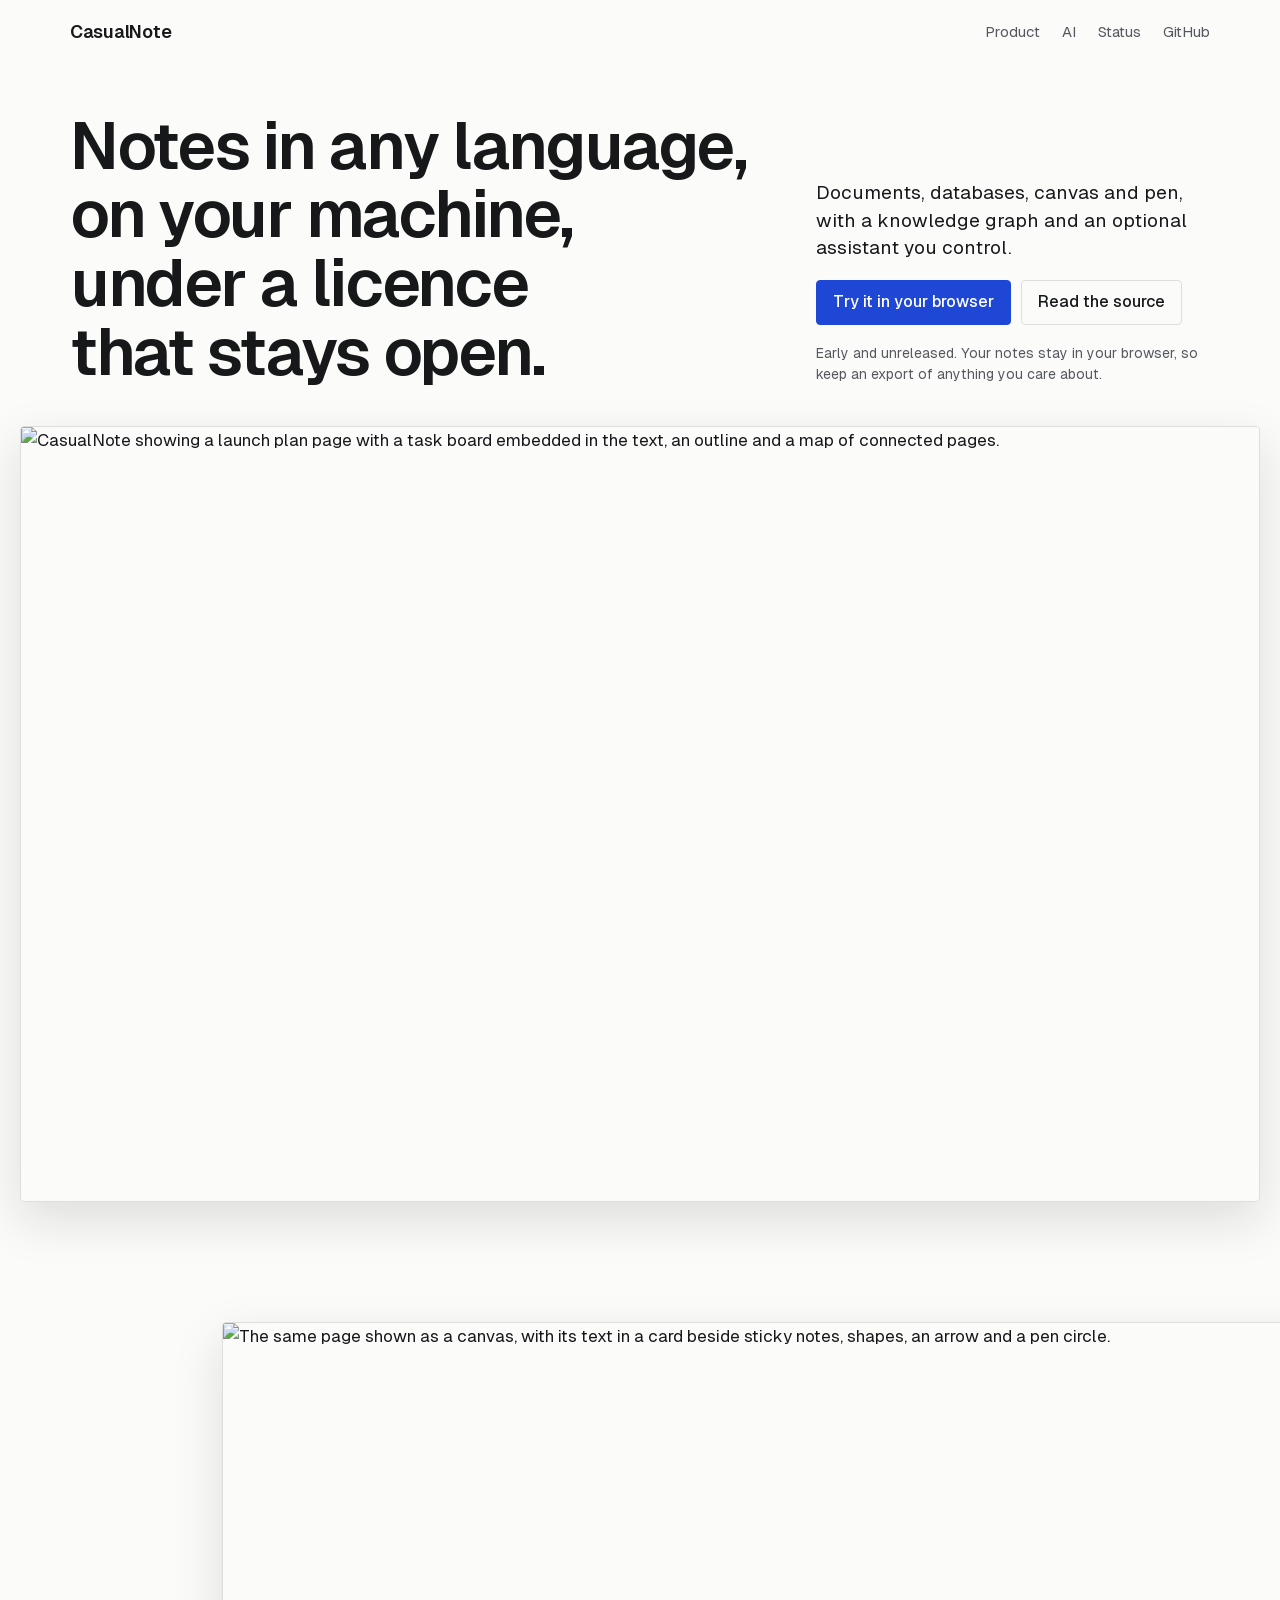
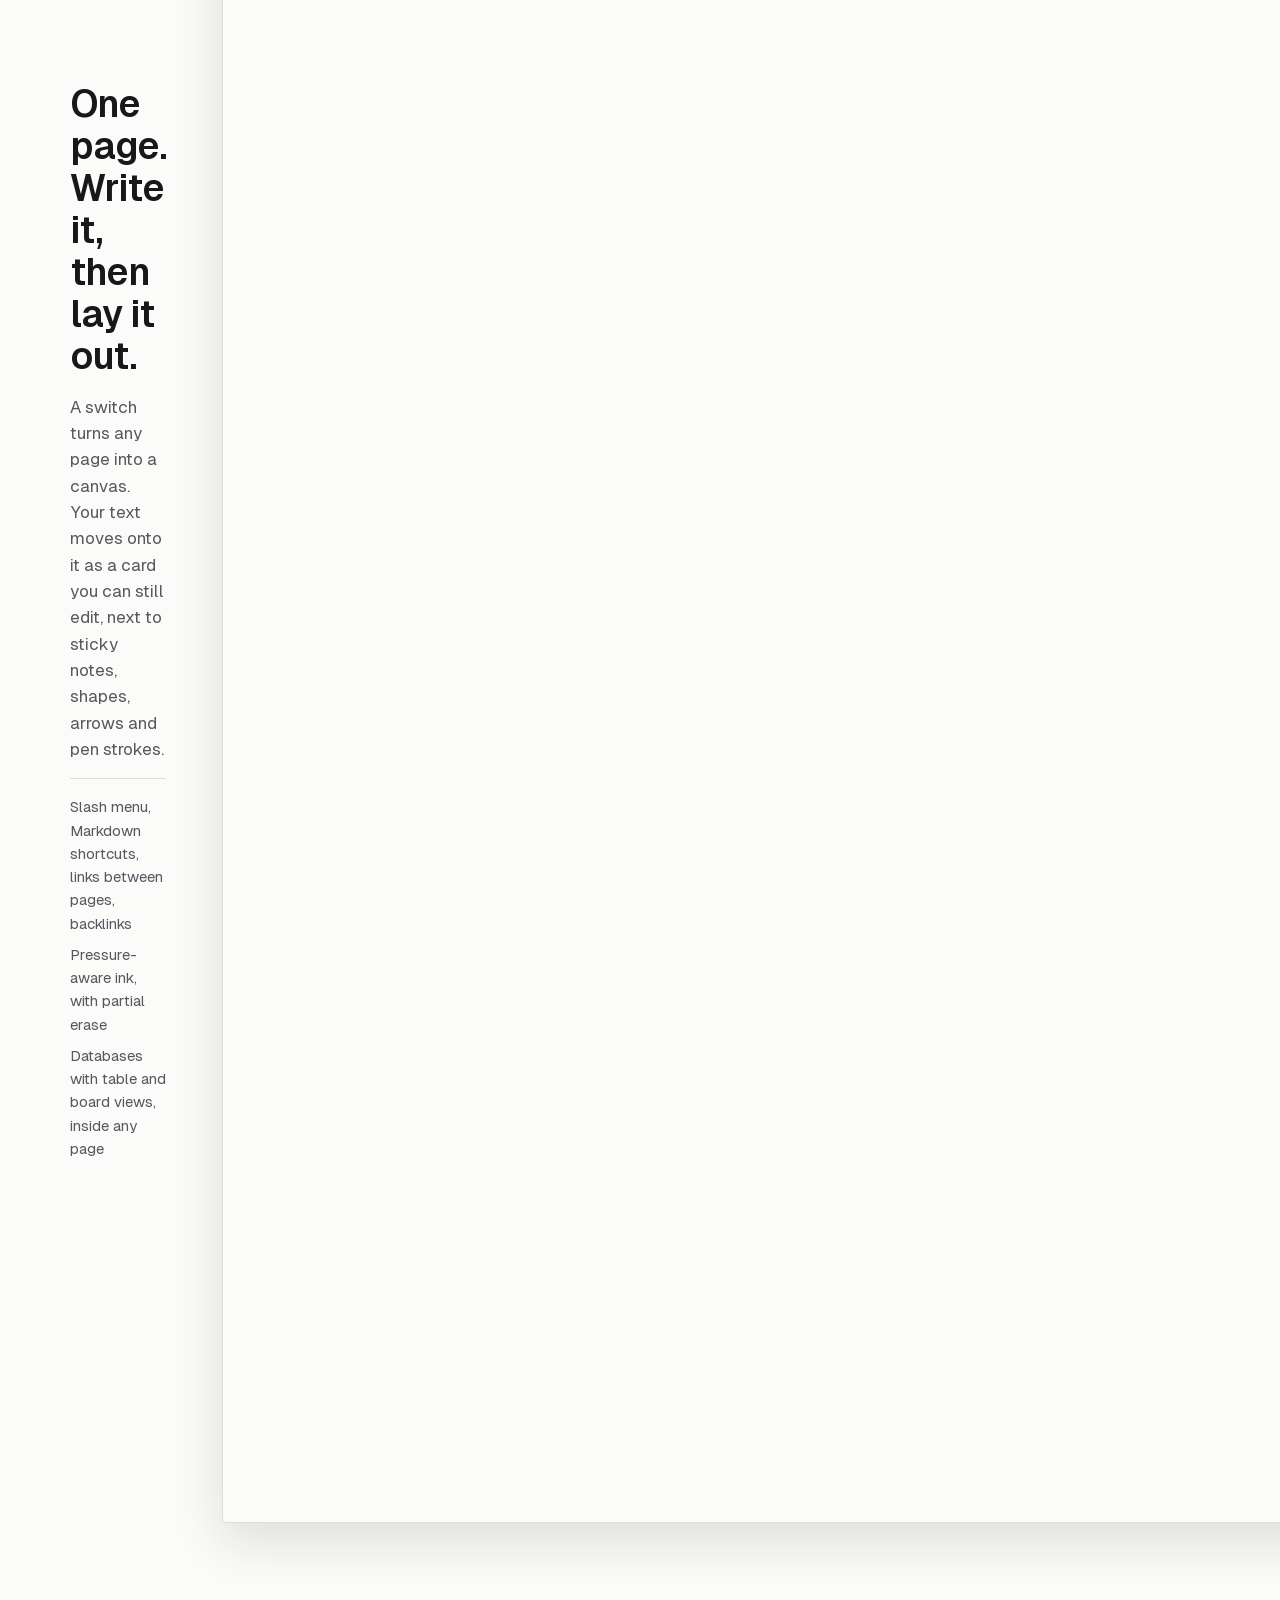
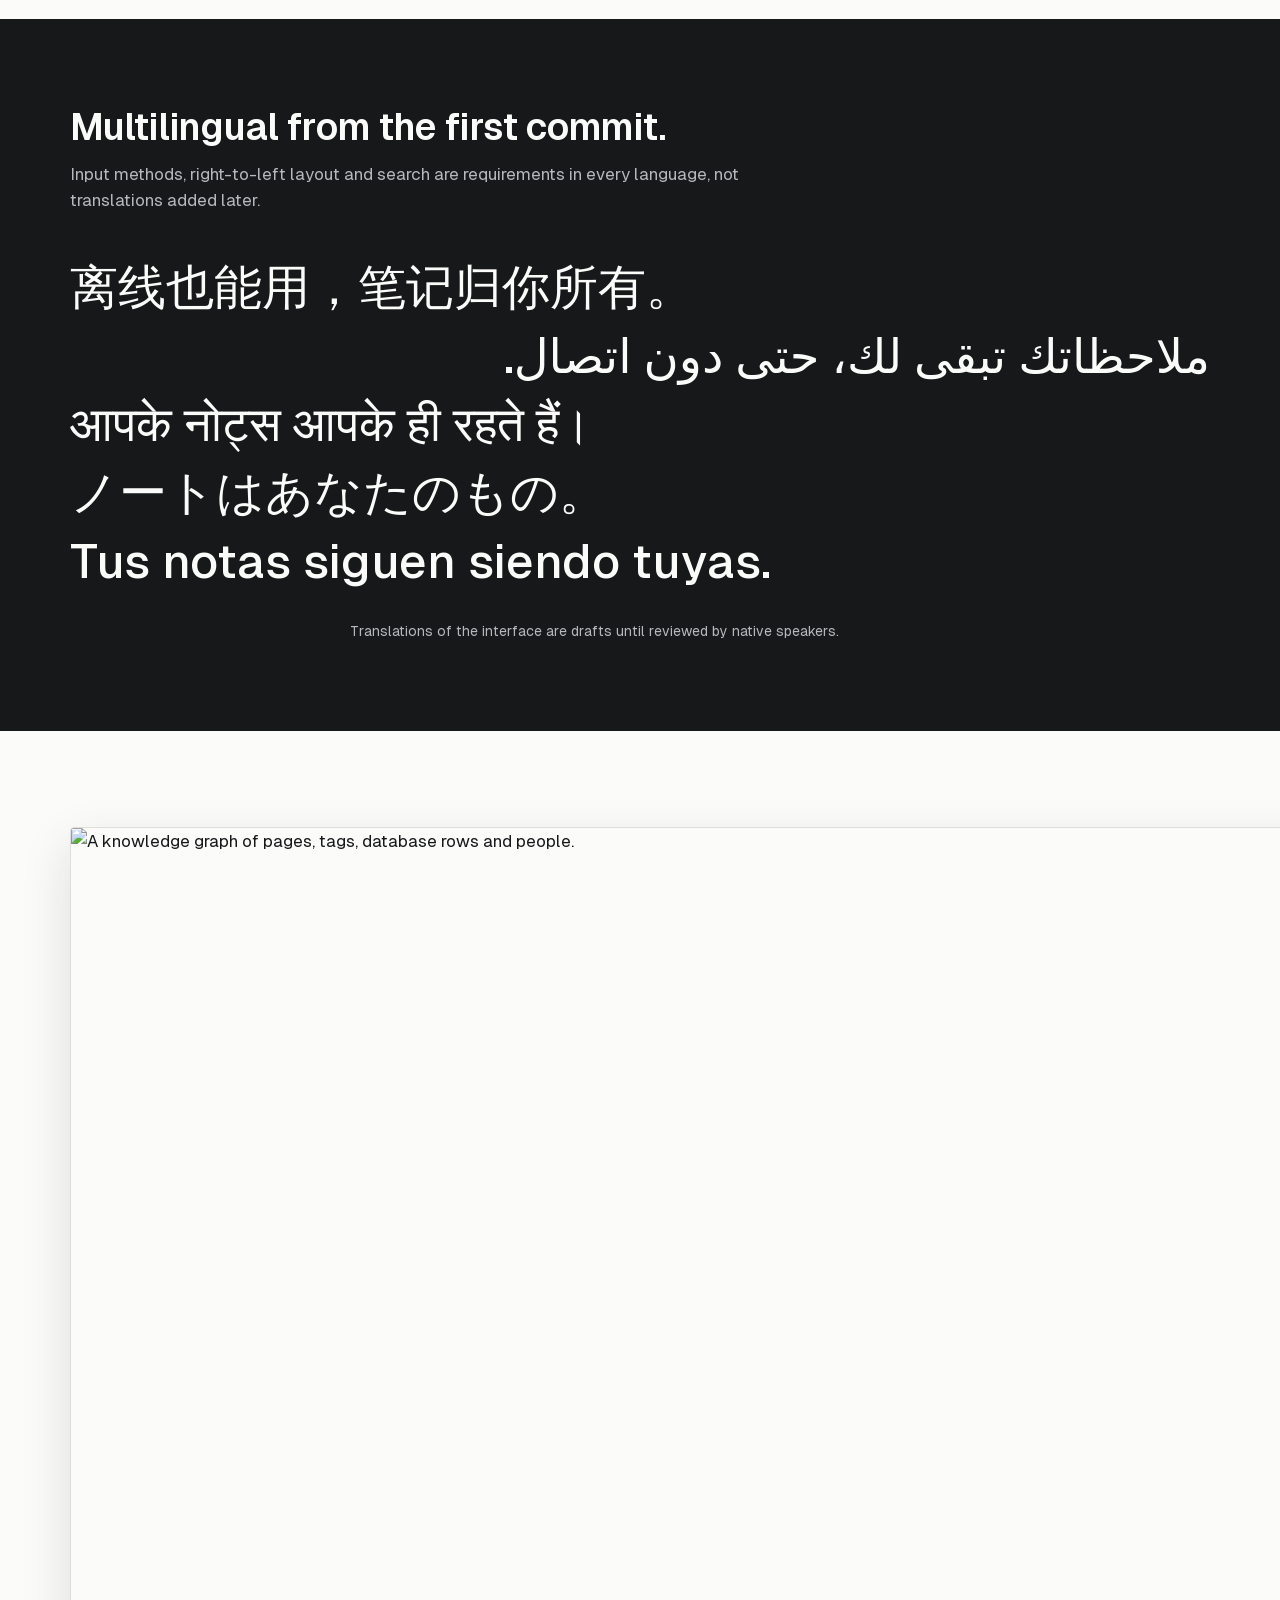
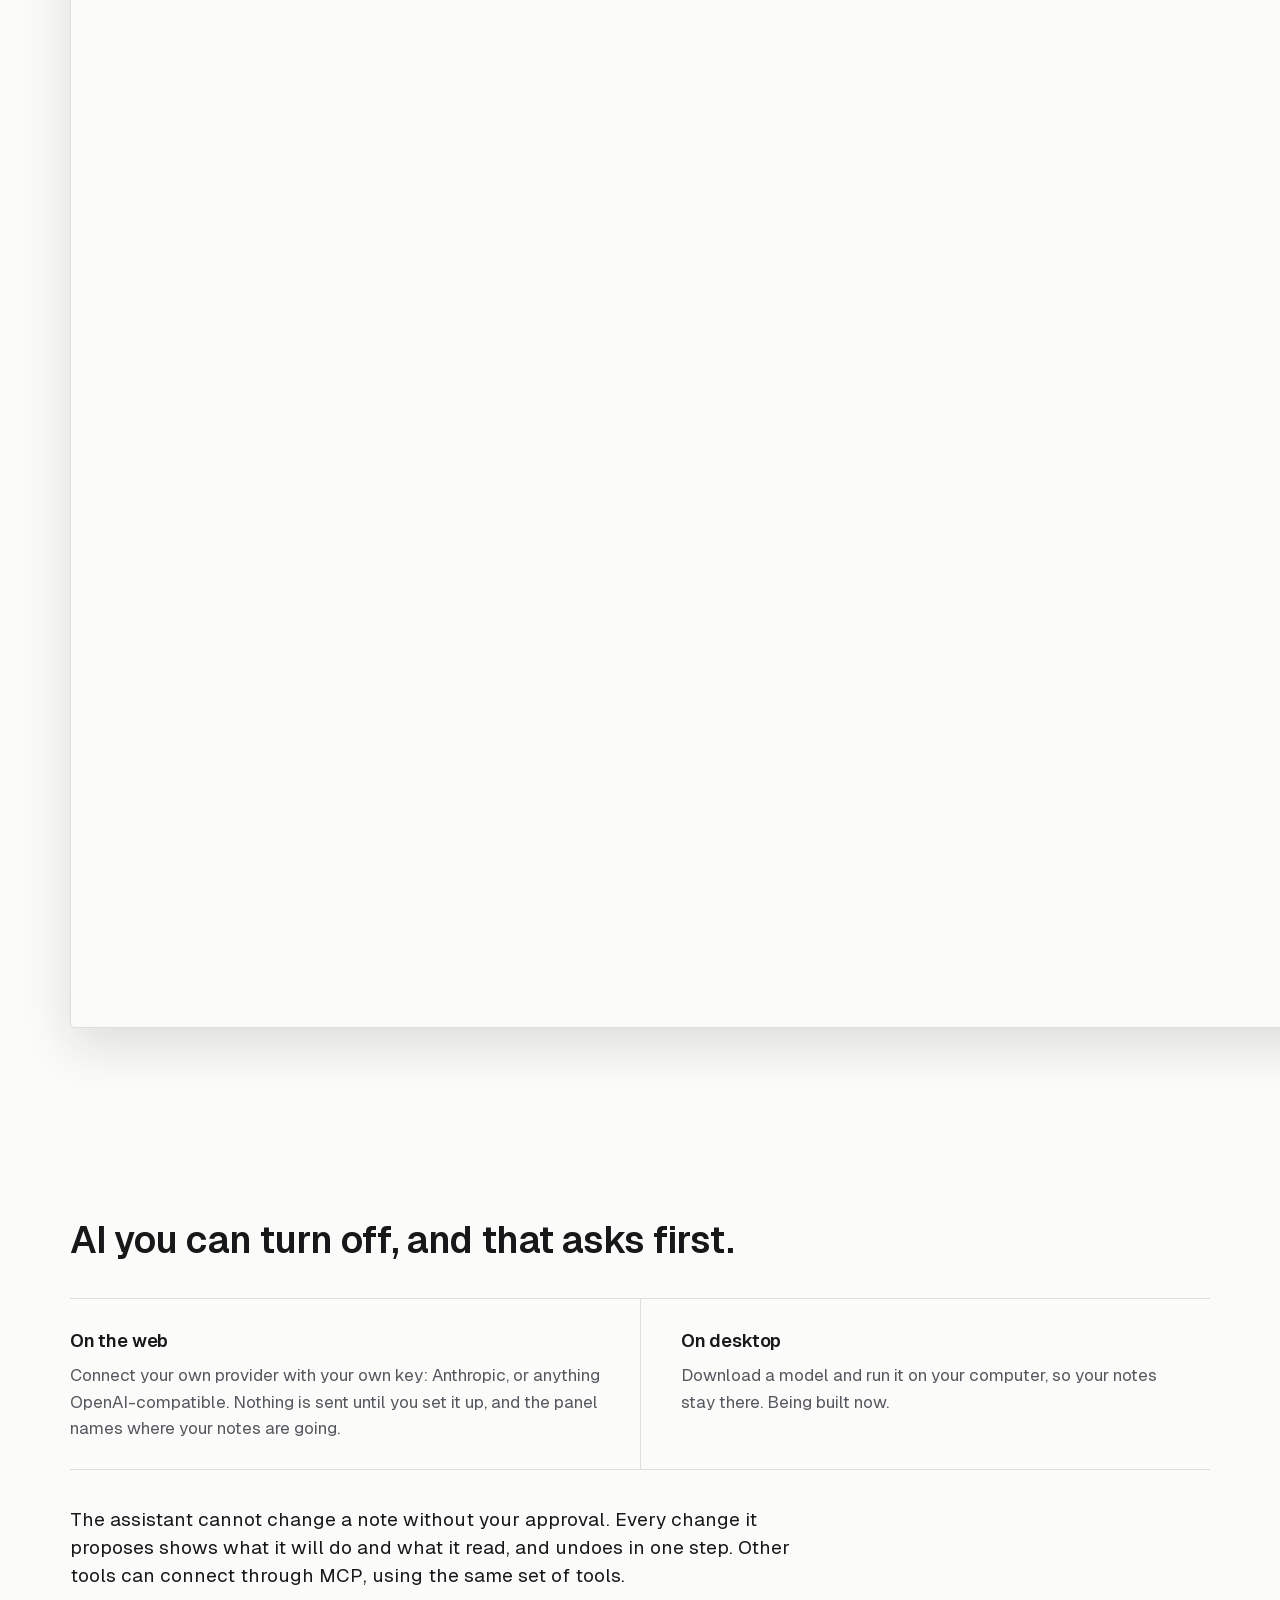
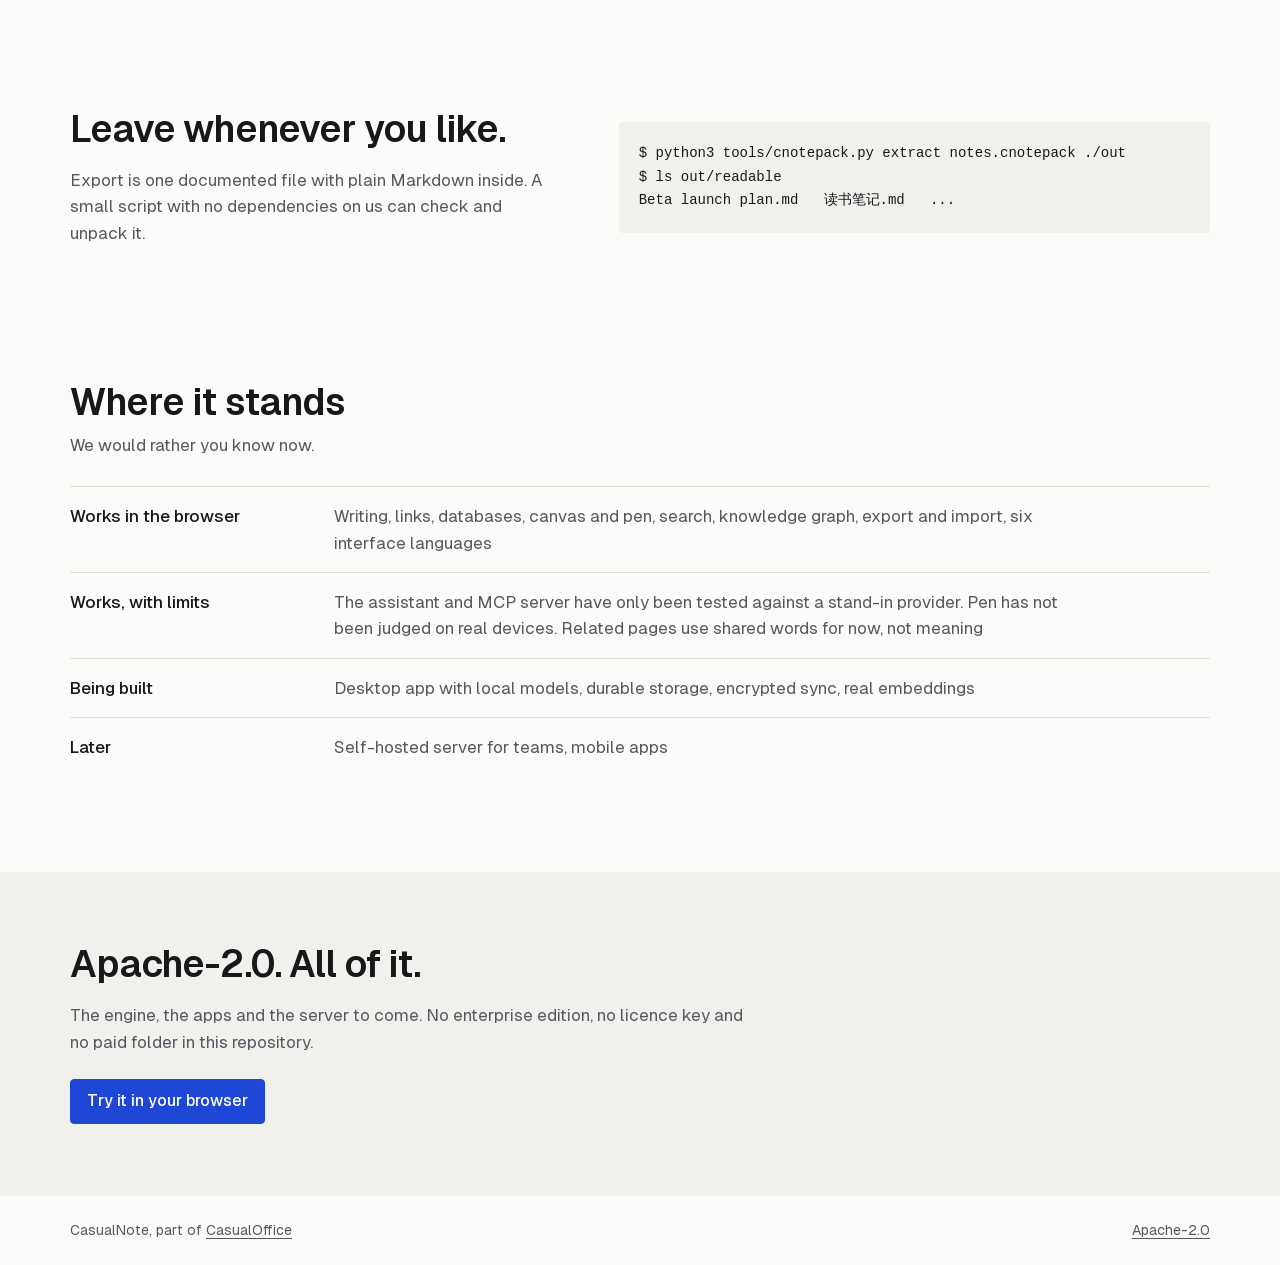
==== site/index.html @ b8d2e12c "feat(site): marketing site, hosted demo, CI and licence gate (DEC-12, GOV-03, WEB-07) Site screensho" ====
<!doctype html>
<html lang="en">
<head>
<meta charset="utf-8">
<meta name="viewport" content="width=device-width, initial-scale=1, viewport-fit=cover">
<meta http-equiv="Content-Security-Policy" content="default-src 'none'; style-src 'self'; font-src 'self'; img-src 'self'; base-uri 'none'; form-action 'none'">
<title>CasualNote</title>
<meta name="description" content="A local-first workspace for documents, databases, canvas and pen, in every language. Apache-2.0 all the way through.">
<link rel="icon" href="data:,">
<link rel="stylesheet" href="style.css">
</head>
<body>
<header class="top wrap">
  <a class="brand" href="#">CasualNote</a>
  <nav aria-label="Main">
    <a href="#page">Product</a>
    <a href="#ai">AI</a>
    <a href="#status">Status</a>
    <a href="https://github.com/CasualOffice/casualnote">GitHub</a>
  </nav>
</header>

<main>
  <section class="hero wrap">
    <h1>Notes in any language, on your machine, under a licence that stays open.</h1>
    <div class="lede">
      <p>Documents, databases, canvas and pen, with a knowledge graph and an optional assistant you control.</p>
      <div class="cta">
        <a class="btn primary" href="app/?demo=1">Try it in your browser</a>
        <a class="btn" href="https://github.com/CasualOffice/casualnote">Read the source</a>
      </div>
      <p class="note">Early and unreleased. Your notes stay in your browser, so keep an export of anything you care about.</p>
    </div>
  </section>

  <figure class="stage wrap-wide">
    <picture>
      <source srcset="assets/app-page-dark.png" media="(prefers-color-scheme: dark)">
      <img src="assets/app-page.png" width="2880" height="1800" alt="CasualNote showing a launch plan page with a task board embedded in the text, an outline and a map of connected pages.">
    </picture>
  </figure>

  <section id="page" class="split wrap">
    <div class="copy">
      <h2>One page. Write it, then lay it out.</h2>
      <p>A switch turns any page into a canvas. Your text moves onto it as a card you can still edit, next to sticky notes, shapes, arrows and pen strokes.</p>
      <ul>
        <li>Slash menu, Markdown shortcuts, links between pages, backlinks</li>
        <li>Pressure-aware ink, with partial erase</li>
        <li>Databases with table and board views, inside any page</li>
      </ul>
    </div>
    <img class="shot" src="assets/app-canvas.png" width="2880" height="1800" loading="lazy" alt="The same page shown as a canvas, with its text in a card beside sticky notes, shapes, an arrow and a pen circle.">
  </section>

  <section class="tongues" aria-labelledby="tongues">
    <div class="wrap">
      <h2 id="tongues">Multilingual from the first commit.</h2>
      <p class="sub">Input methods, right-to-left layout and search are requirements in every language, not translations added later.</p>
    </div>
    <ul class="lines wrap" lang="mul">
      <li lang="zh-Hans">离线也能用，笔记归你所有。</li>
      <li lang="ar" dir="rtl">ملاحظاتك تبقى لك، حتى دون اتصال.</li>
      <li lang="hi">आपके नोट्स आपके ही रहते हैं।</li>
      <li lang="ja">ノートはあなたのもの。</li>
      <li lang="es">Tus notas siguen siendo tuyas.</li>
    </ul>
    <p class="wrap fine">Translations of the interface are drafts until reviewed by native speakers.</p>
  </section>

  <section id="knowledge" class="flip wrap">
    <img class="shot" src="assets/app-graph.png" width="2880" height="1800" loading="lazy" alt="A knowledge graph of pages, tags, database rows and people.">
    <div class="copy">
      <h2>See how your notes connect.</h2>
      <p>The graph is worked out from your pages, tags, tasks and people. It holds nothing of its own, so it always agrees with your notes. Connections you made and connections that were guessed look different.</p>
    </div>
  </section>

  <section id="ai" class="ai wrap">
    <h2>AI you can turn off, and that asks first.</h2>
    <div class="two">
      <div>
        <h3>On the web</h3>
        <p>Connect your own provider with your own key: Anthropic, or anything OpenAI-compatible. Nothing is sent until you set it up, and the panel names where your notes are going.</p>
      </div>
      <div>
        <h3>On desktop</h3>
        <p>Download a model and run it on your computer, so your notes stay there. Being built now.</p>
      </div>
    </div>
    <p class="strong">The assistant cannot change a note without your approval. Every change it proposes shows what it will do and what it read, and undoes in one step. Other tools can connect through MCP, using the same set of tools.</p>
  </section>

  <section class="keep wrap">
    <div class="copy">
      <h2>Leave whenever you like.</h2>
      <p>Export is one documented file with plain Markdown inside. A small script with no dependencies on us can check and unpack it.</p>
    </div>
<pre><code>$ python3 tools/cnotepack.py extract notes.cnotepack ./out
$ ls out/readable
Beta launch plan.md   读书笔记.md   ...</code></pre>
  </section>

  <section id="status" class="status wrap">
    <h2>Where it stands</h2>
    <p class="sub">We would rather you know now.</p>
    <dl>
      <div><dt>Works in the browser</dt><dd>Writing, links, databases, canvas and pen, search, knowledge graph, export and import, six interface languages</dd></div>
      <div><dt>Works, with limits</dt><dd>The assistant and MCP server have only been tested against a stand-in provider. Pen has not been judged on real devices. Related pages use shared words for now, not meaning</dd></div>
      <div><dt>Being built</dt><dd>Desktop app with local models, durable storage, encrypted sync, real embeddings</dd></div>
      <div><dt>Later</dt><dd>Self-hosted server for teams, mobile apps</dd></div>
    </dl>
  </section>

  <section class="licence">
    <div class="wrap">
      <h2>Apache-2.0. All of it.</h2>
      <p>The engine, the apps and the server to come. No enterprise edition, no licence key and no paid folder in this repository.</p>
      <a class="btn primary" href="app/?demo=1">Try it in your browser</a>
    </div>
  </section>
</main>

<footer class="wrap foot">
  <span>CasualNote, part of <a href="https://github.com/CasualOffice">CasualOffice</a></span>
  <span><a href="https://github.com/CasualOffice/casualnote/blob/main/LICENSE">Apache-2.0</a></span>
</footer>
</body>
</html>
---- site/style.css ----
/* One accent, one radius, real product images. Layouts differ section by section, on purpose. */
@font-face { font-family: "Geist"; src: url("assets/Geist-Variable.woff2") format("woff2"); font-weight: 100 900; font-display: swap; }
@font-face { font-family: "Geist Mono"; src: url("assets/GeistMono-Variable.woff2") format("woff2"); font-weight: 100 900; font-display: swap; }
:root {
  --bg: #fbfbfa; --panel: #f0f0ed; --fg: #17181a; --muted: #55585e; --line: #dededa; --accent: #1f47d6; --accent-fg: #fff; --ink: #17181a; --ink-fg: #fbfbfa; --ink-muted: #b6b8bc; --radius: 4px;
  --ui: "Geist", -apple-system, "Segoe UI", "PingFang SC", "Microsoft YaHei", "Noto Sans SC", "Noto Sans JP", "Noto Sans Arabic", "Noto Sans Devanagari", system-ui, sans-serif;
  --mono: "Geist Mono", ui-monospace, Menlo, monospace;
}
@media (prefers-color-scheme: dark) { :root {
  --bg: #17181a; --panel: #222327; --fg: #ececea; --muted: #a9abb0; --line: #2f3034; --accent: #6c9bff; --accent-fg: #0b1220; --ink: #0f1012; --ink-fg: #ececea; --ink-muted: #a9abb0; color-scheme: dark;
} }
* { box-sizing: border-box; }
html { scroll-behavior: smooth; scroll-padding-top: 16px; }
@media (prefers-reduced-motion: reduce) { html { scroll-behavior: auto; } }
body { margin: 0; background: var(--bg); color: var(--fg); font: 400 1.0625rem/1.55 var(--ui); -webkit-font-smoothing: antialiased; overflow-x: hidden; }
a { color: inherit; text-underline-offset: 3px; text-decoration-thickness: 1px; }
a:focus-visible, .btn:focus-visible { outline: 2px solid var(--accent); outline-offset: 2px; border-radius: var(--radius); }
img { display: block; max-width: 100%; height: auto; }
h1, h2, h3 { margin: 0; font-weight: 600; text-wrap: balance; }
h1 { font-size: clamp(2.25rem, 1.4rem + 3.4vw, 4.25rem); line-height: 1.04; letter-spacing: -.035em; }
h2 { font-size: clamp(1.625rem, 1.3rem + 1.3vw, 2.375rem); line-height: 1.12; letter-spacing: -.025em; }
h3 { font-size: 1.125rem; letter-spacing: -.01em; }
p { margin: 0; max-width: 62ch; text-wrap: pretty; }
.wrap { width: min(1180px, 100%); margin-inline: auto; padding-inline: max(20px, env(safe-area-inset-left, 0px)) max(20px, env(safe-area-inset-right, 0px)); }
.wrap-wide { width: min(1400px, 100%); margin-inline: auto; padding-inline: max(20px, env(safe-area-inset-left, 0px)) max(20px, env(safe-area-inset-right, 0px)); }

.top { display: flex; justify-content: space-between; align-items: center; gap: 16px; padding-block: 18px; }
.brand { font-weight: 600; letter-spacing: -.015em; text-decoration: none; font-size: 1.125rem; }
.top nav { display: flex; gap: 22px; font-size: .9375rem; color: var(--muted); }
.top nav a { text-decoration: none; }
.top nav a:hover { color: var(--fg); }

.hero { display: grid; grid-template-columns: 7fr 4fr; gap: 56px; align-items: end; padding-block: 48px 40px; }
.lede { display: grid; gap: 18px; }
.lede > p:first-child { font-size: 1.1875rem; line-height: 1.45; }
.cta { display: flex; flex-wrap: wrap; gap: 10px; }
.btn { display: inline-block; padding: 9px 16px; border: 1px solid var(--line); border-radius: var(--radius); text-decoration: none; font-weight: 500; font-size: 1rem; white-space: nowrap; transition: transform .12s ease, border-color .12s ease; }
.btn:hover { border-color: var(--fg); }
.btn:active { transform: translateY(1px); }
.btn.primary { background: var(--accent); border-color: var(--accent); color: var(--accent-fg); }
.btn.primary:hover { border-color: var(--accent); filter: brightness(1.08); }
.note { font-size: .875rem; color: var(--muted); }

.stage { margin-block: 0 96px; }
.stage img, .shot { border: 1px solid var(--line); border-radius: var(--radius); box-shadow: 0 18px 50px rgb(23 24 26 / .13); }

.split { display: grid; grid-template-columns: 4fr 8fr; gap: 56px; align-items: center; padding-block: 24px 96px; }
.flip { display: grid; grid-template-columns: 8fr 4fr; gap: 56px; align-items: center; padding-block: 96px; }
.copy { display: grid; gap: 16px; align-content: start; }
.copy p, .copy li { color: var(--muted); }
.copy ul { margin: 0; padding: 0; list-style: none; display: grid; gap: 8px; border-block-start: 1px solid var(--line); padding-block-start: 16px; font-size: .9375rem; }

.tongues { background: var(--ink); color: var(--ink-fg); padding-block: 88px; }
.tongues .sub { color: var(--ink-muted); margin-block-start: 12px; }
.lines { list-style: none; margin-block: 44px 28px; display: grid; gap: 6px; font-size: clamp(1.5rem, 1rem + 2.6vw, 3rem); font-weight: 500; line-height: 1.3; }
.lines li[dir="rtl"] { text-align: start; }
.fine { font-size: .875rem; color: var(--ink-muted); }

.ai { padding-block: 96px 80px; display: grid; gap: 36px; }
.two { display: grid; grid-template-columns: 1fr 1fr; border-block: 1px solid var(--line); }
.two > div { padding-block: 28px; padding-inline-end: 40px; display: grid; gap: 8px; align-content: start; }
.two > div + div { border-inline-start: 1px solid var(--line); padding-inline-start: 40px; }
.two p { color: var(--muted); }
.strong { font-size: 1.1875rem; line-height: 1.45; max-width: 58ch; }

.keep { display: grid; grid-template-columns: 5fr 6fr; gap: 56px; align-items: center; padding-block: 40px 96px; }
pre { margin: 0; background: var(--panel); border-radius: var(--radius); padding: 20px; overflow-x: auto; font: 400 .875rem/1.7 var(--mono); }

.status { padding-block: 40px 96px; }
.status .sub { color: var(--muted); margin-block-start: 8px; }
dl { margin: 28px 0 0; }
dl > div { display: grid; grid-template-columns: 240px 1fr; gap: 24px; padding-block: 16px; border-block-start: 1px solid var(--line); }
dt { font-weight: 500; }
dd { margin: 0; color: var(--muted); max-width: 66ch; }

.licence { background: var(--panel); padding-block: 72px; }
.licence .wrap { display: grid; gap: 16px; justify-items: start; }
.licence p { color: var(--muted); margin-block-end: 8px; }
.foot { display: flex; flex-wrap: wrap; justify-content: space-between; gap: 8px 24px; padding-block: 24px; font-size: .875rem; color: var(--muted); }

@media (max-width: 860px) {
  .hero, .split, .flip, .keep, .two { grid-template-columns: minmax(0, 1fr); gap: 28px; }
  .hero { padding-block: 24px 28px; }
  .stage { margin-block-end: 56px; }
  .split { padding-block: 0 56px; }
  .flip { padding-block: 56px; }
  .flip .copy { order: -1; }
  .tongues { padding-block: 56px; }
  .ai { padding-block: 56px 48px; }
  .two { gap: 0; }
  .two > div { padding-inline: 0; }
  .two > div + div { border-inline-start: 0; border-block-start: 1px solid var(--line); padding-inline-start: 0; }
  .keep, .status { padding-block: 0 56px; }
  dl > div { grid-template-columns: minmax(0, 1fr); gap: 4px; }
  .top nav { gap: 14px; font-size: .875rem; }
}
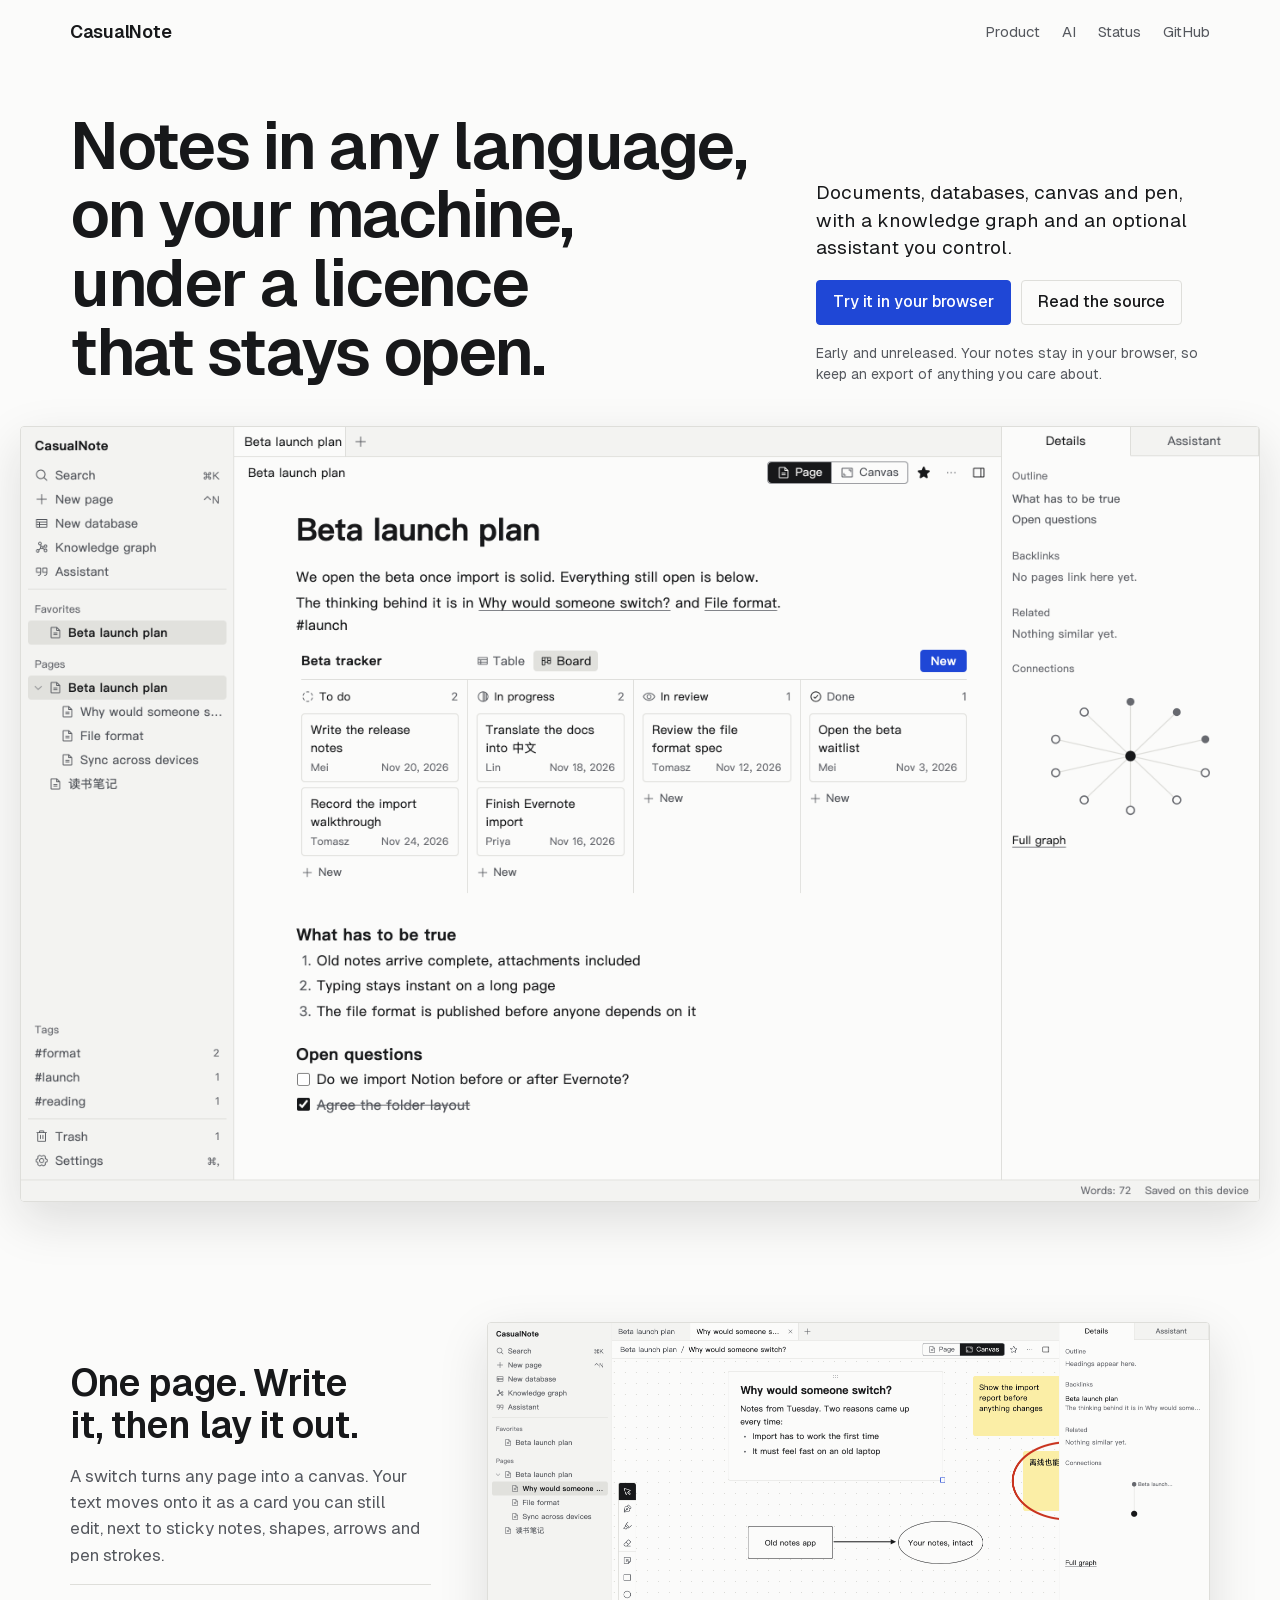
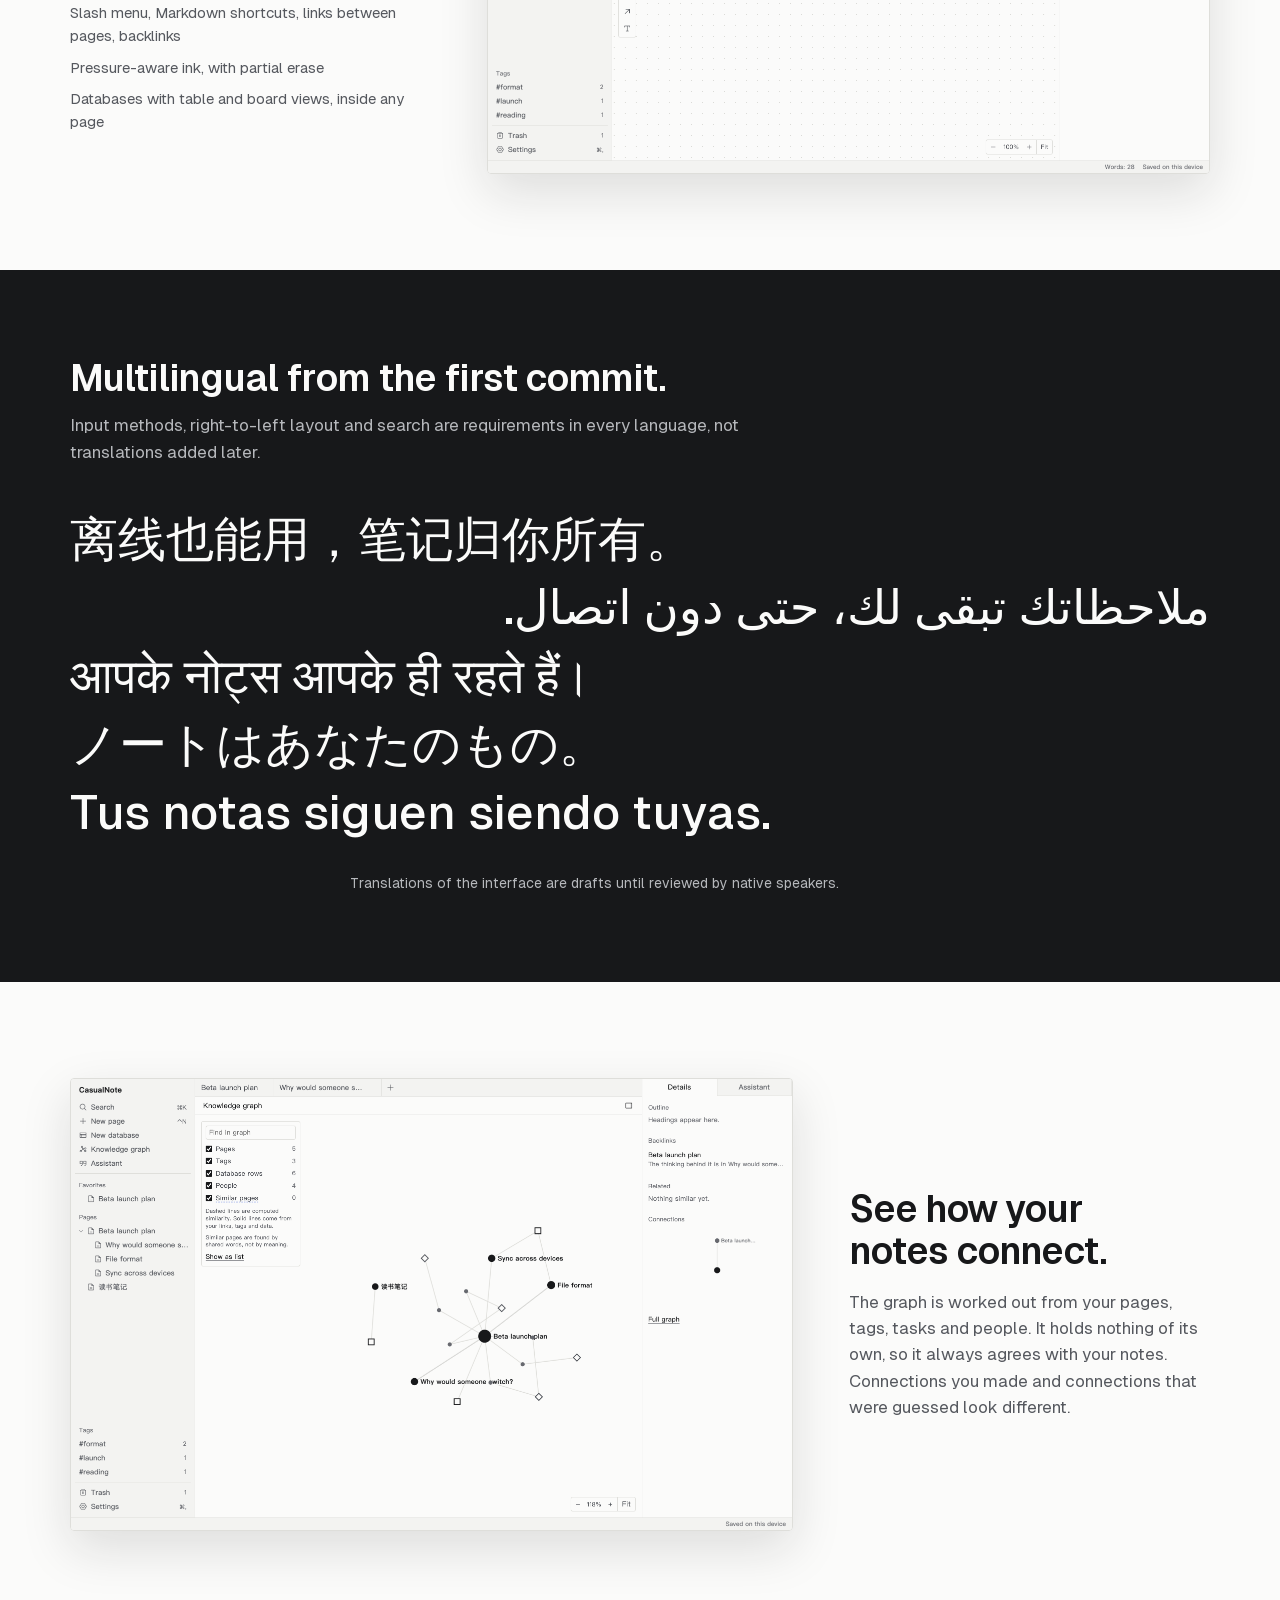
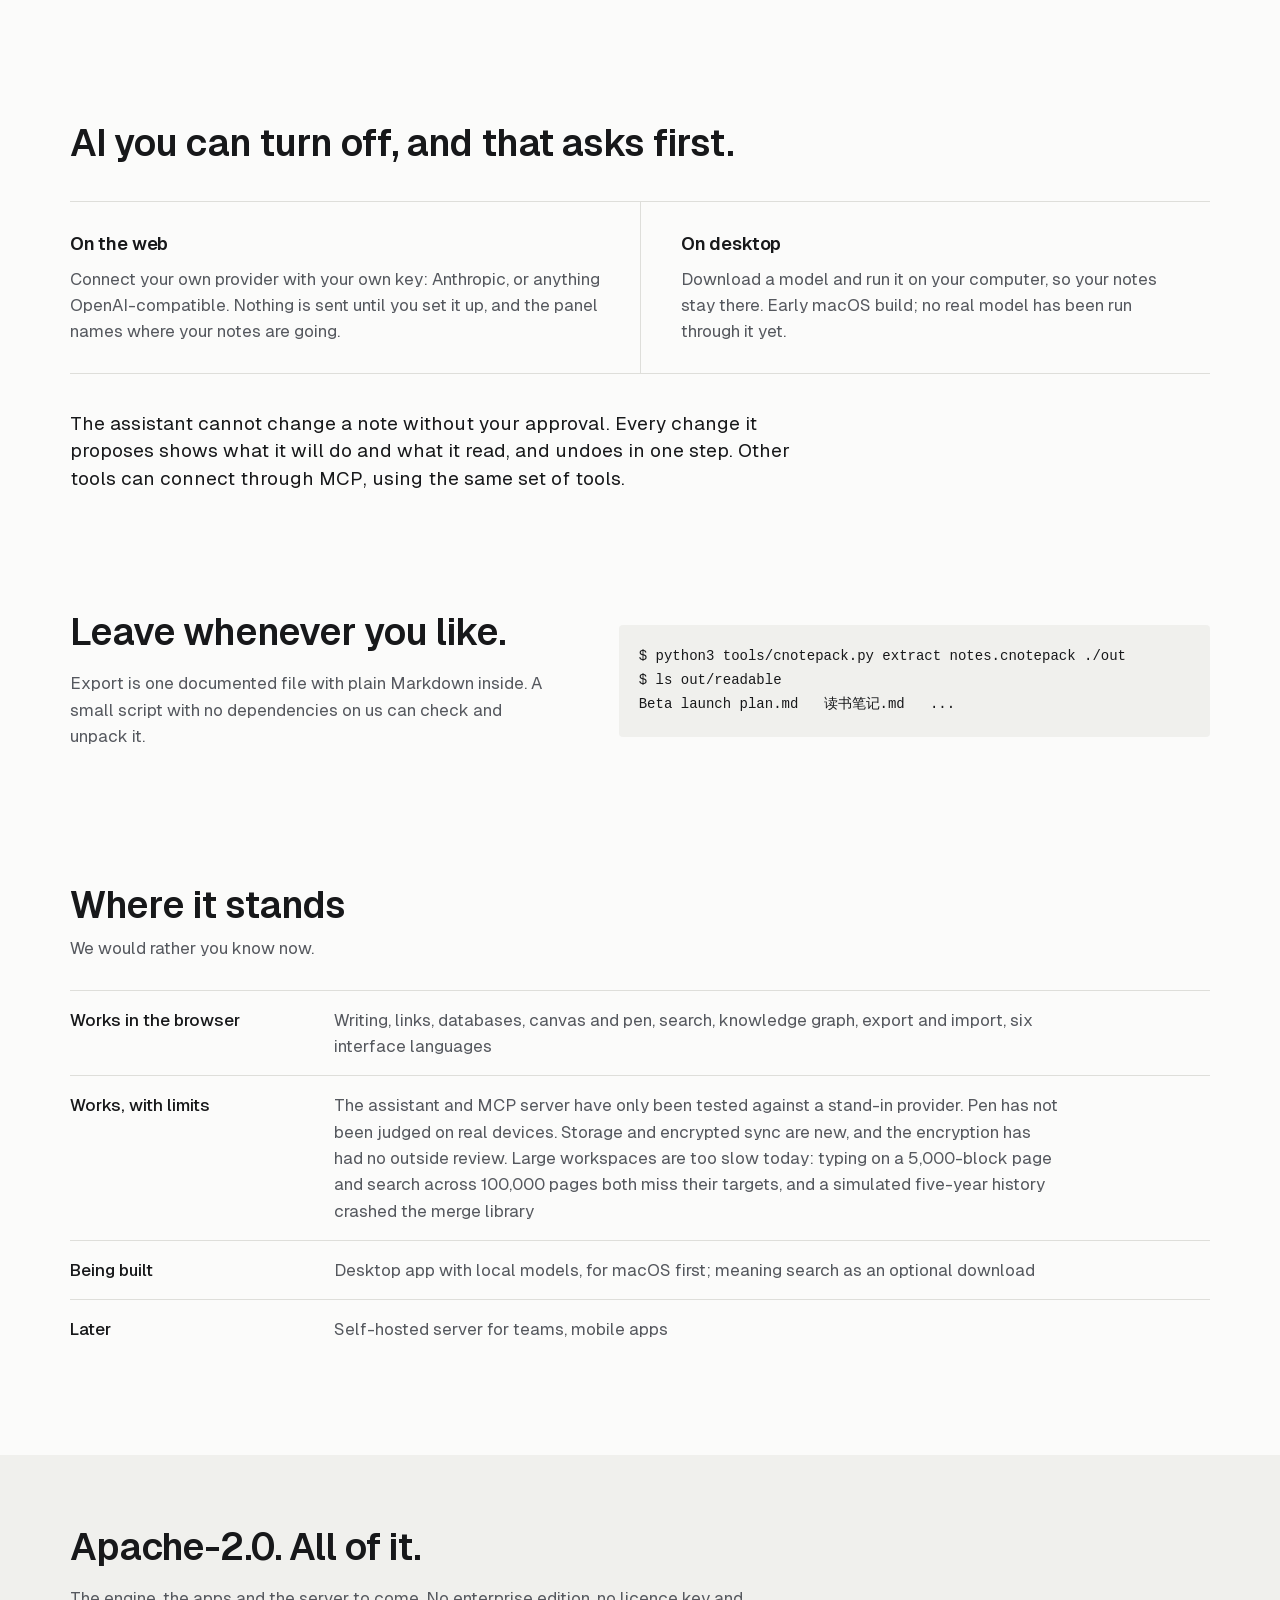
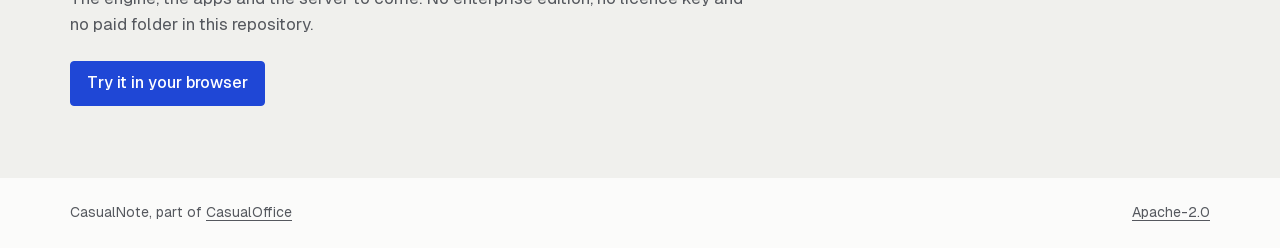
==== commit 7ec14afc: "feat: desktop shell, durable log, encrypted sync, embeddings, scale results (STO-01, SYN-01, DSK-01," ====
--- a/site/index.html
+++ b/site/index.html
@@ -85,7 +85,7 @@
       </div>
       <div>
         <h3>On desktop</h3>
-        <p>Download a model and run it on your computer, so your notes stay there. Being built now.</p>
+        <p>Download a model and run it on your computer, so your notes stay there. Early macOS build; no real model has been run through it yet.</p>
       </div>
     </div>
     <p class="strong">The assistant cannot change a note without your approval. Every change it proposes shows what it will do and what it read, and undoes in one step. Other tools can connect through MCP, using the same set of tools.</p>
@@ -106,8 +106,8 @@
     <p class="sub">We would rather you know now.</p>
     <dl>
       <div><dt>Works in the browser</dt><dd>Writing, links, databases, canvas and pen, search, knowledge graph, export and import, six interface languages</dd></div>
-      <div><dt>Works, with limits</dt><dd>The assistant and MCP server have only been tested against a stand-in provider. Pen has not been judged on real devices. Related pages use shared words for now, not meaning</dd></div>
-      <div><dt>Being built</dt><dd>Desktop app with local models, durable storage, encrypted sync, real embeddings</dd></div>
+      <div><dt>Works, with limits</dt><dd>The assistant and MCP server have only been tested against a stand-in provider. Pen has not been judged on real devices. Storage and encrypted sync are new, and the encryption has had no outside review. Large workspaces are too slow today: typing on a 5,000-block page and search across 100,000 pages both miss their targets, and a simulated five-year history crashed the merge library</dd></div>
+      <div><dt>Being built</dt><dd>Desktop app with local models, for macOS first; meaning search as an optional download</dd></div>
       <div><dt>Later</dt><dd>Self-hosted server for teams, mobile apps</dd></div>
     </dl>
   </section>
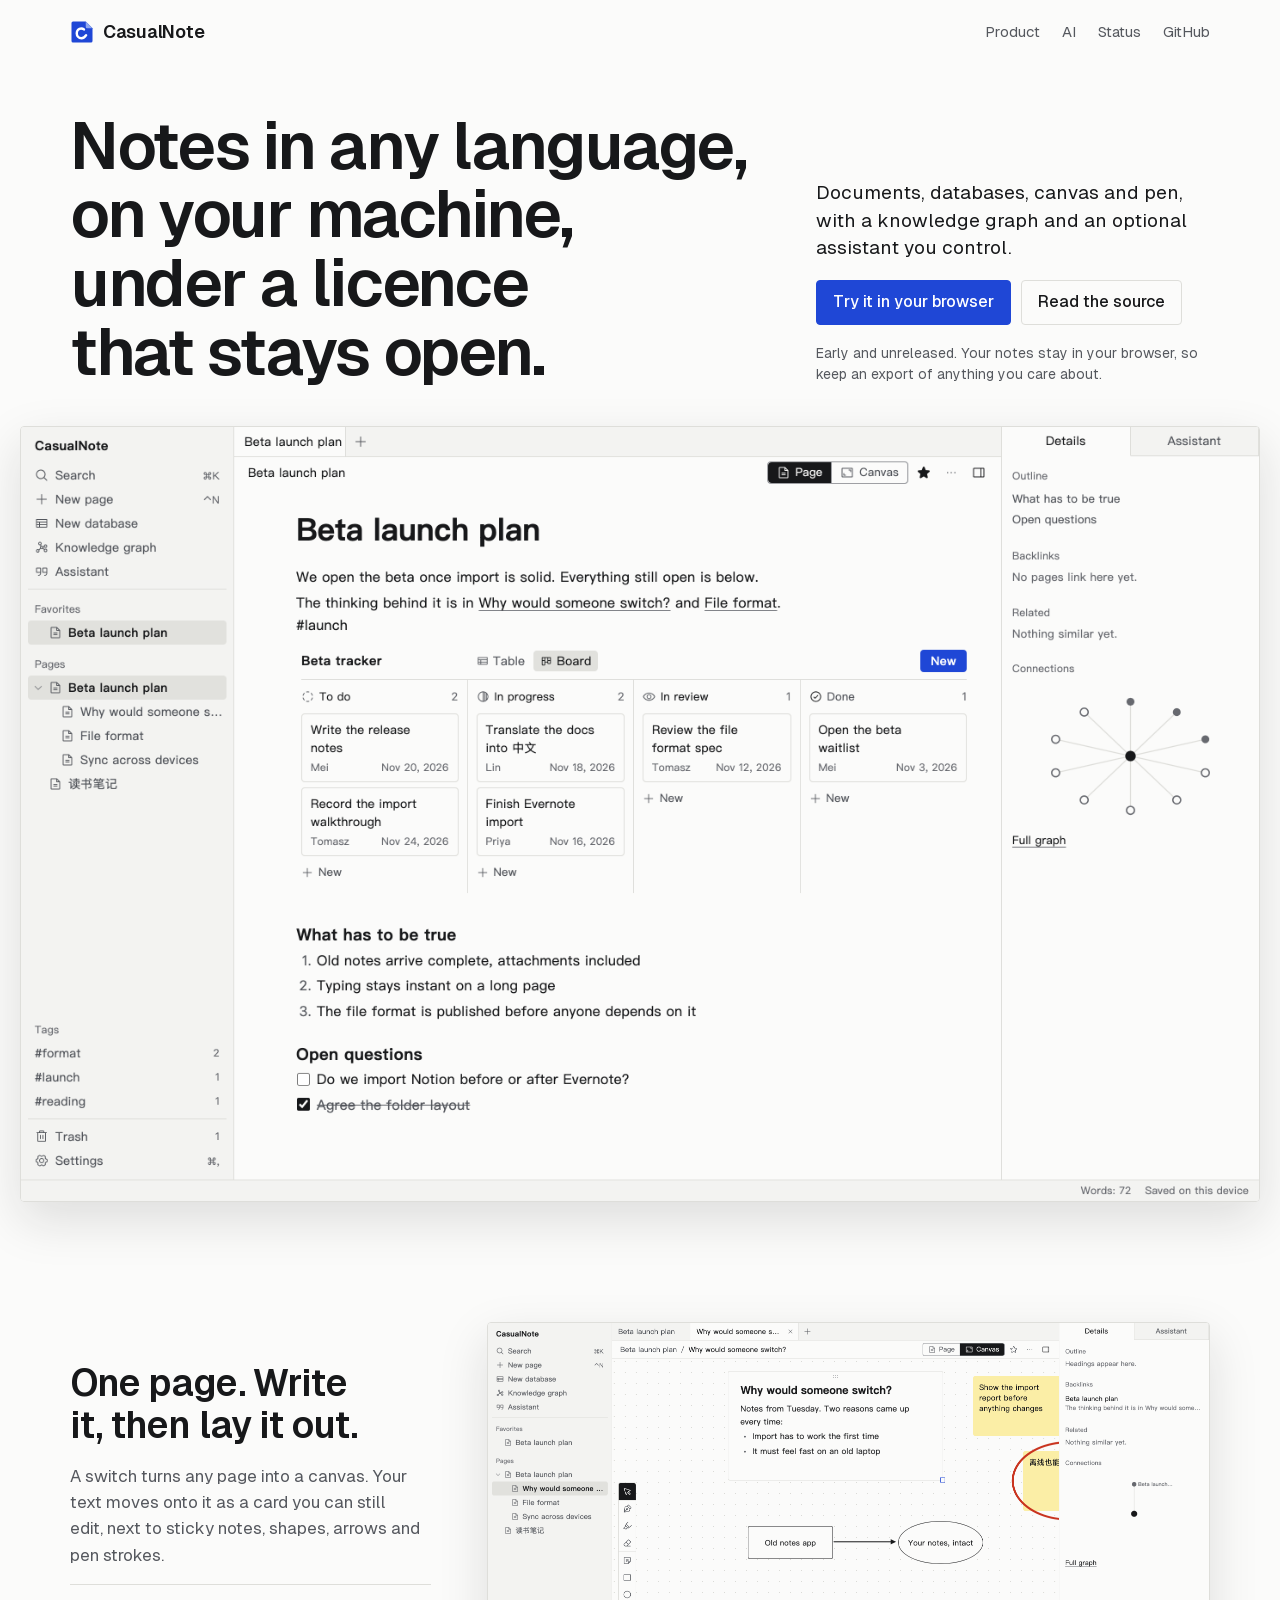
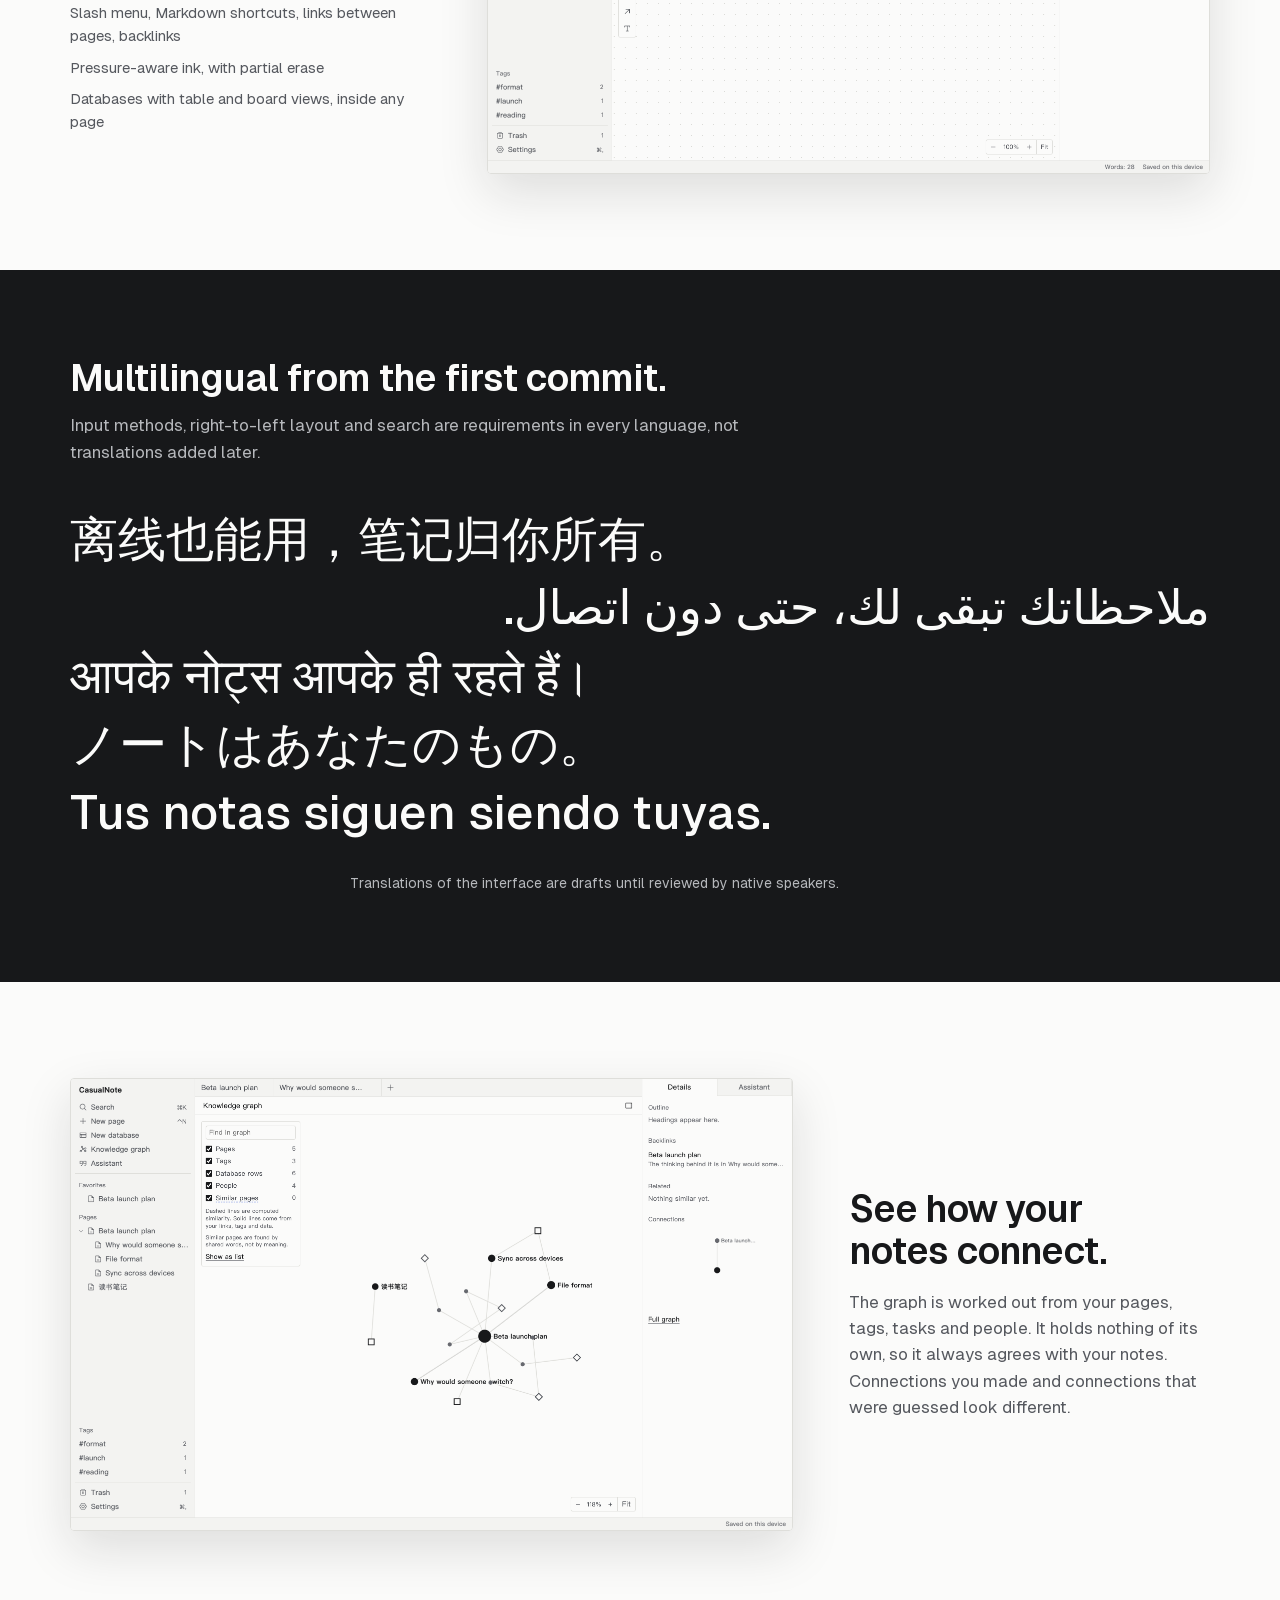
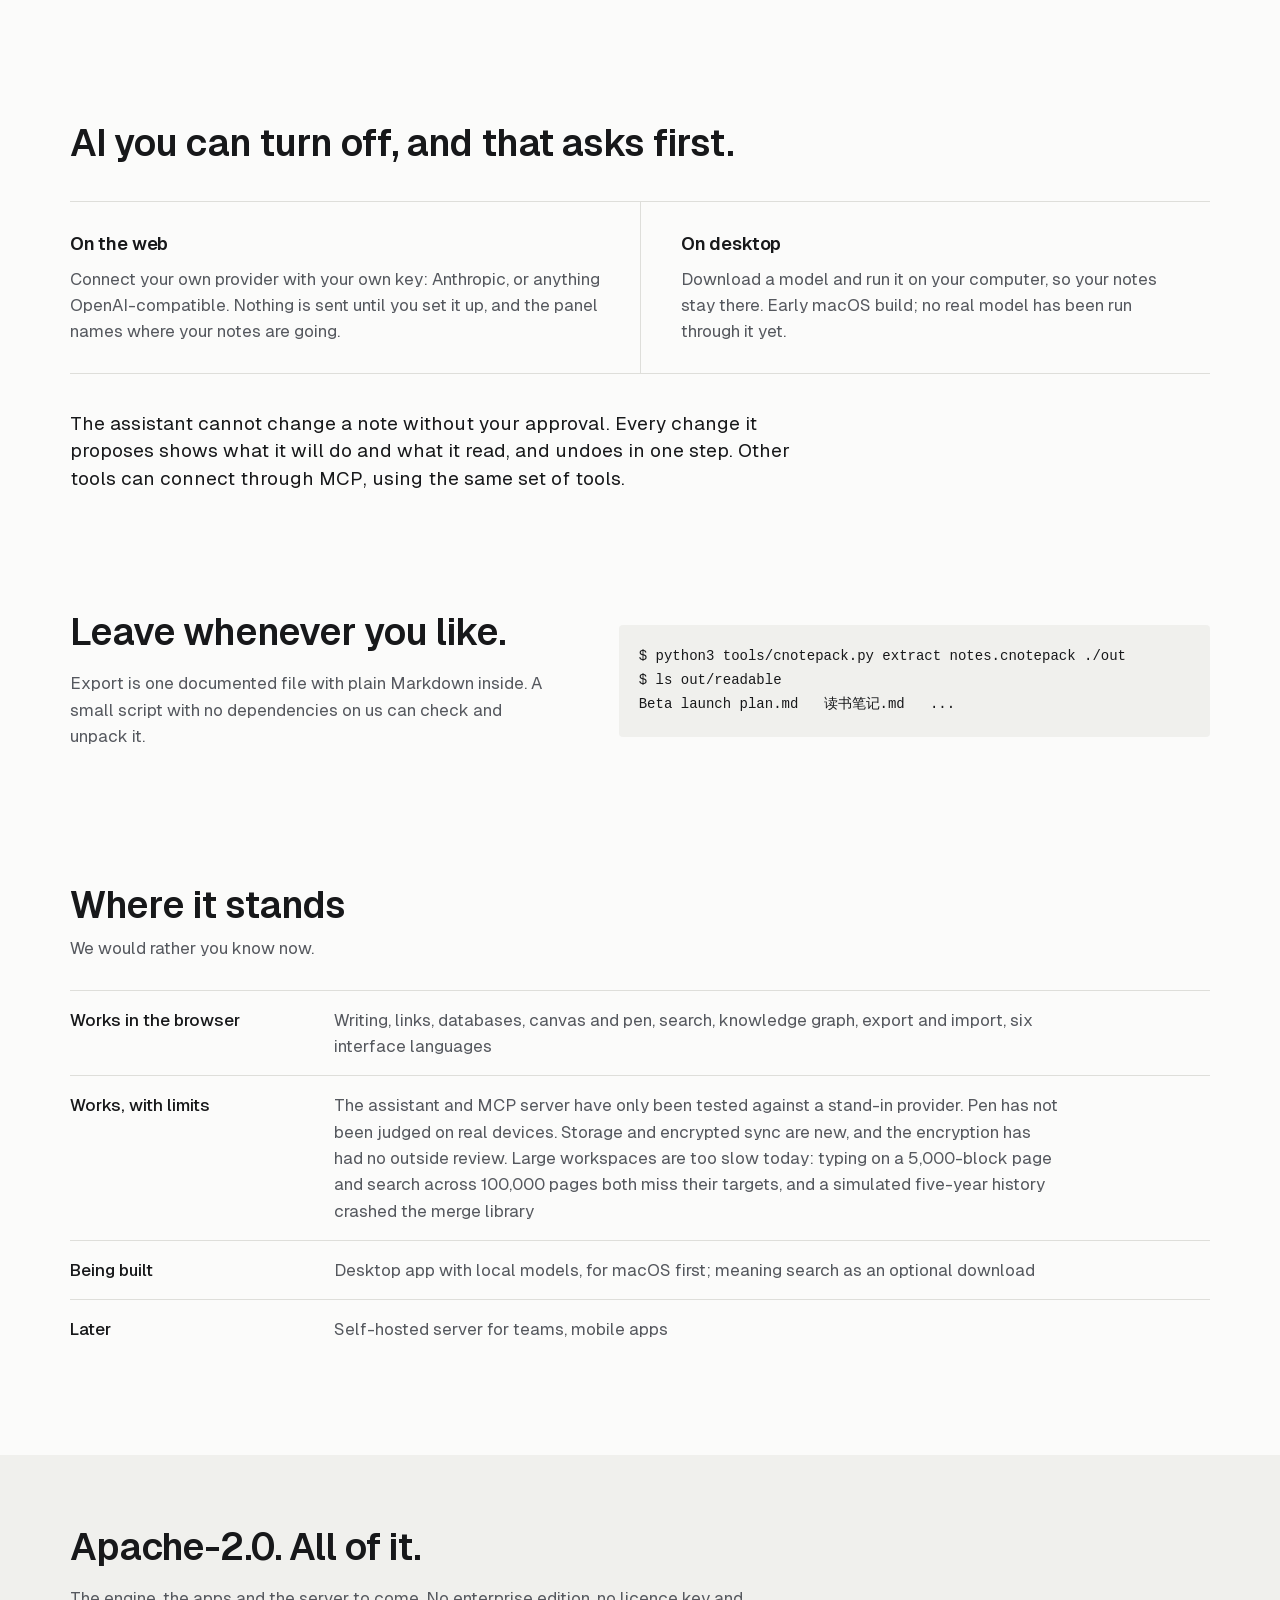
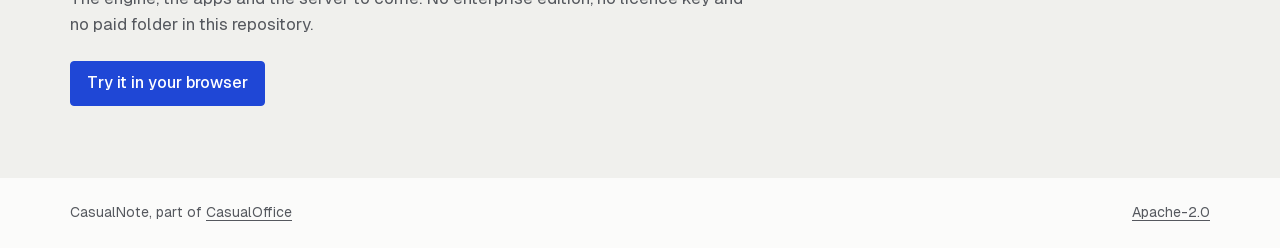
==== commit 75a7e57c: "feat(site): logo on the site and app icon (WEB-07) Co-Authored-By: Claude Opus 5.5 <noreply@anthropi" ====
--- a/site/index.html
+++ b/site/index.html
@@ -6,12 +6,12 @@
 <meta http-equiv="Content-Security-Policy" content="default-src 'none'; style-src 'self'; font-src 'self'; img-src 'self'; base-uri 'none'; form-action 'none'">
 <title>CasualNote</title>
 <meta name="description" content="A local-first workspace for documents, databases, canvas and pen, in every language. Apache-2.0 all the way through.">
-<link rel="icon" href="data:,">
+<link rel="icon" href="assets/logo.svg" type="image/svg+xml">
 <link rel="stylesheet" href="style.css">
 </head>
 <body>
 <header class="top wrap">
-  <a class="brand" href="#">CasualNote</a>
+  <a class="brand" href="#"><img src="assets/logo.svg" width="24" height="24" alt="">CasualNote</a>
   <nav aria-label="Main">
     <a href="#page">Product</a>
     <a href="#ai">AI</a>
--- a/site/style.css
+++ b/site/style.css
@@ -25,7 +25,7 @@
 .wrap-wide { width: min(1400px, 100%); margin-inline: auto; padding-inline: max(20px, env(safe-area-inset-left, 0px)) max(20px, env(safe-area-inset-right, 0px)); }
 
 .top { display: flex; justify-content: space-between; align-items: center; gap: 16px; padding-block: 18px; }
-.brand { font-weight: 600; letter-spacing: -.015em; text-decoration: none; font-size: 1.125rem; }
+.brand { display: inline-flex; align-items: center; gap: 9px; font-weight: 600; letter-spacing: -.015em; text-decoration: none; font-size: 1.125rem; }
 .top nav { display: flex; gap: 22px; font-size: .9375rem; color: var(--muted); }
 .top nav a { text-decoration: none; }
 .top nav a:hover { color: var(--fg); }
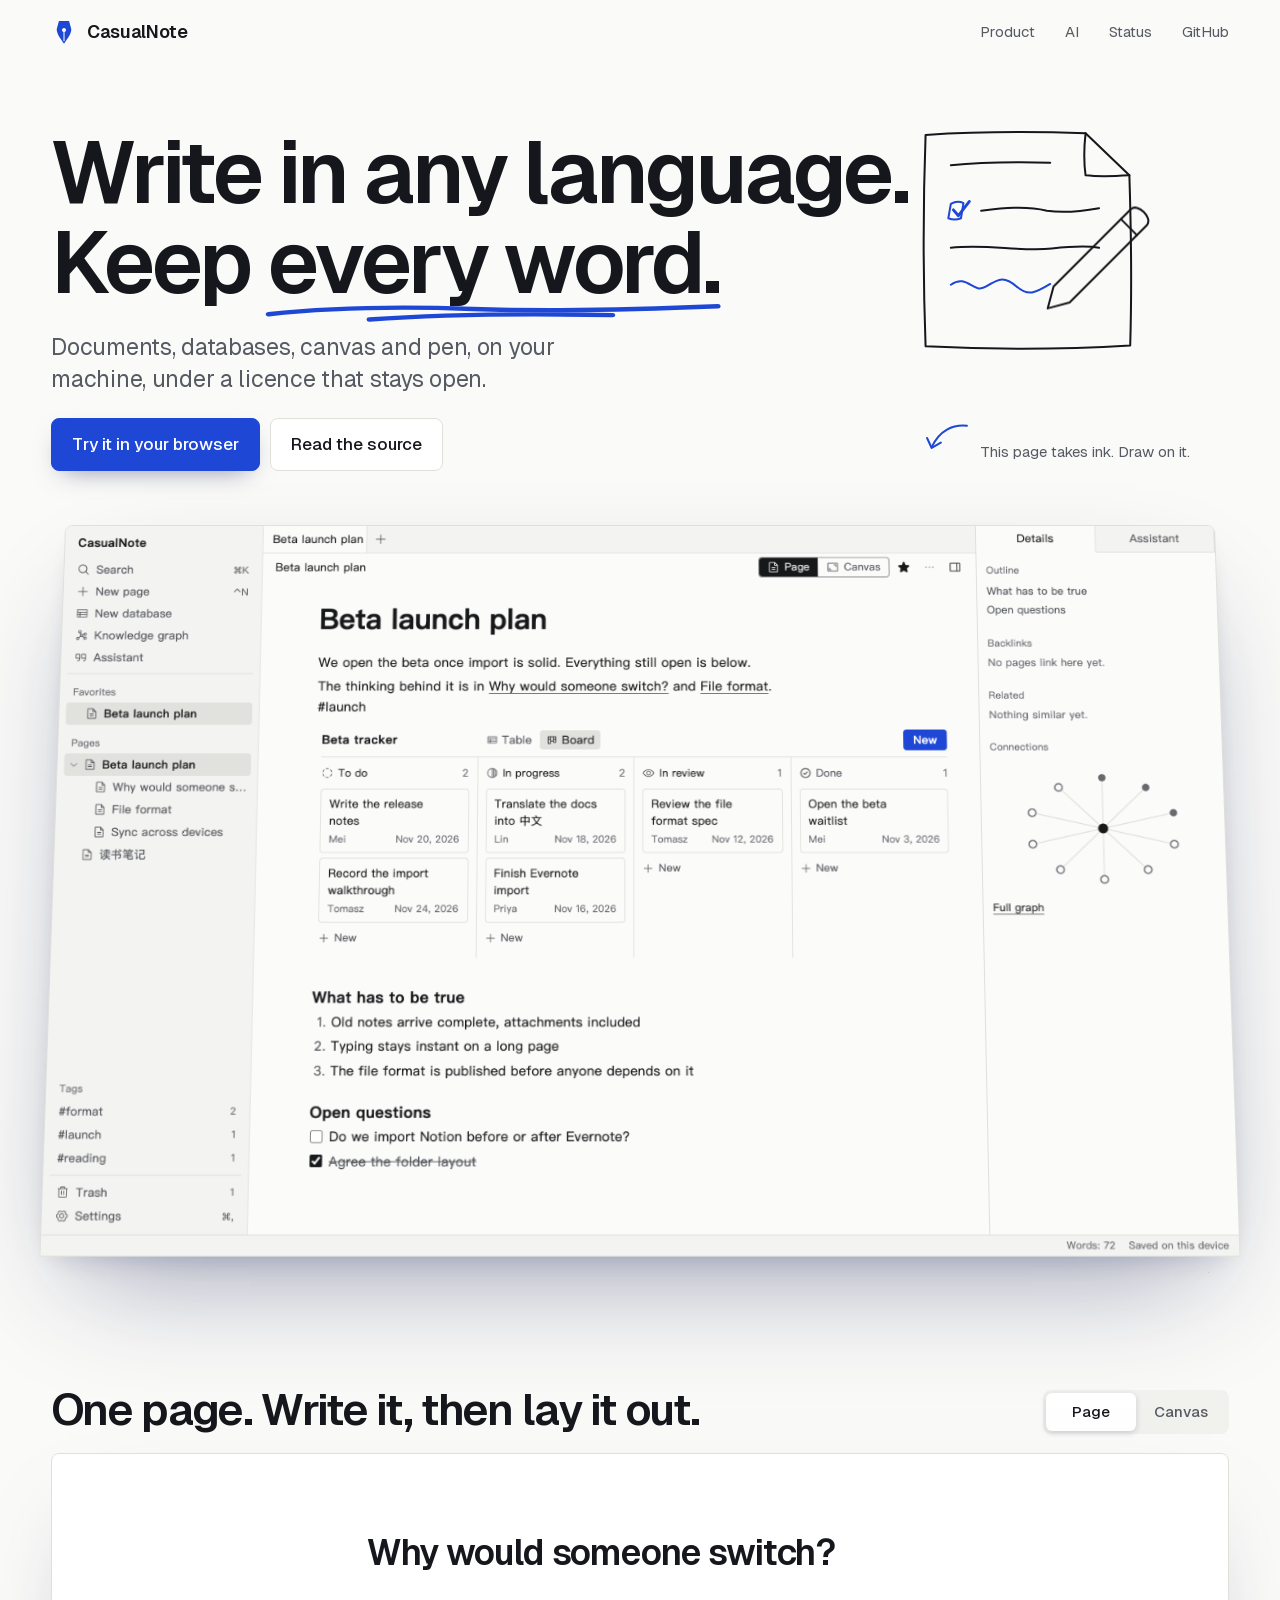
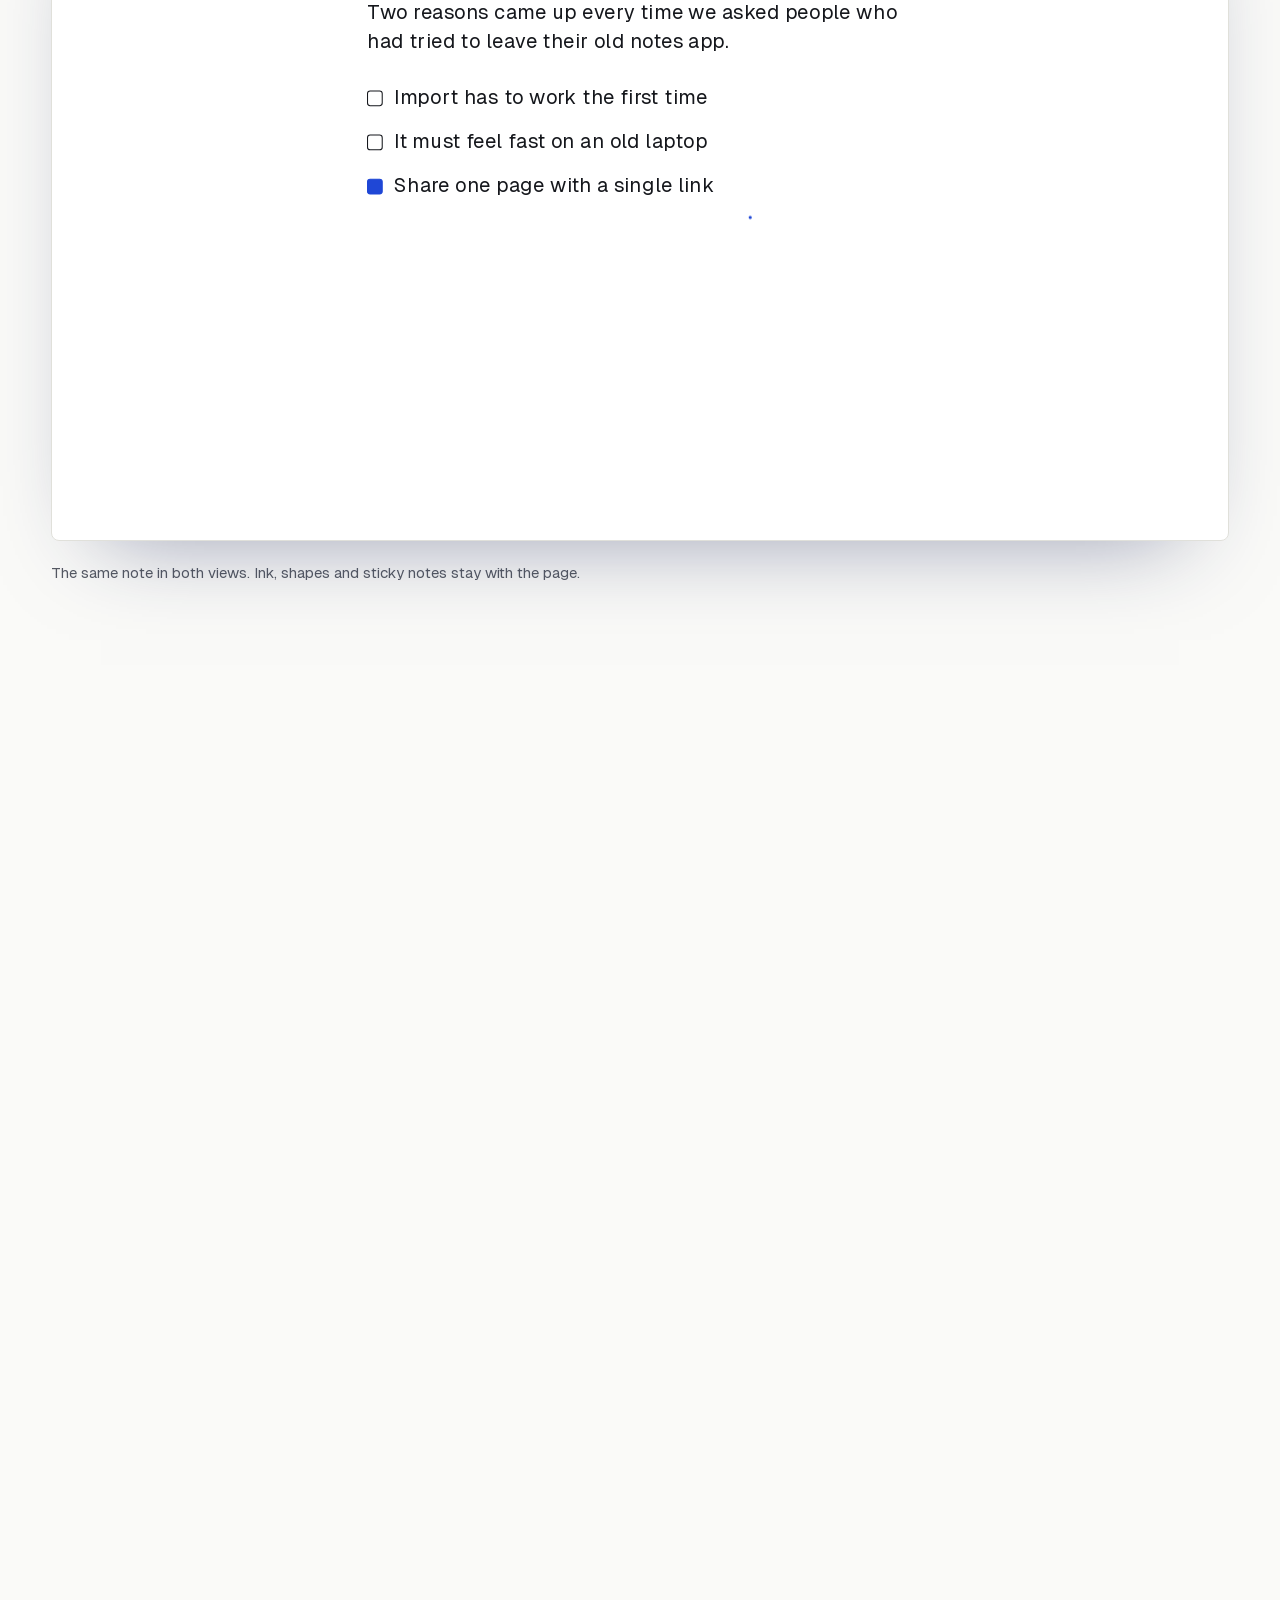
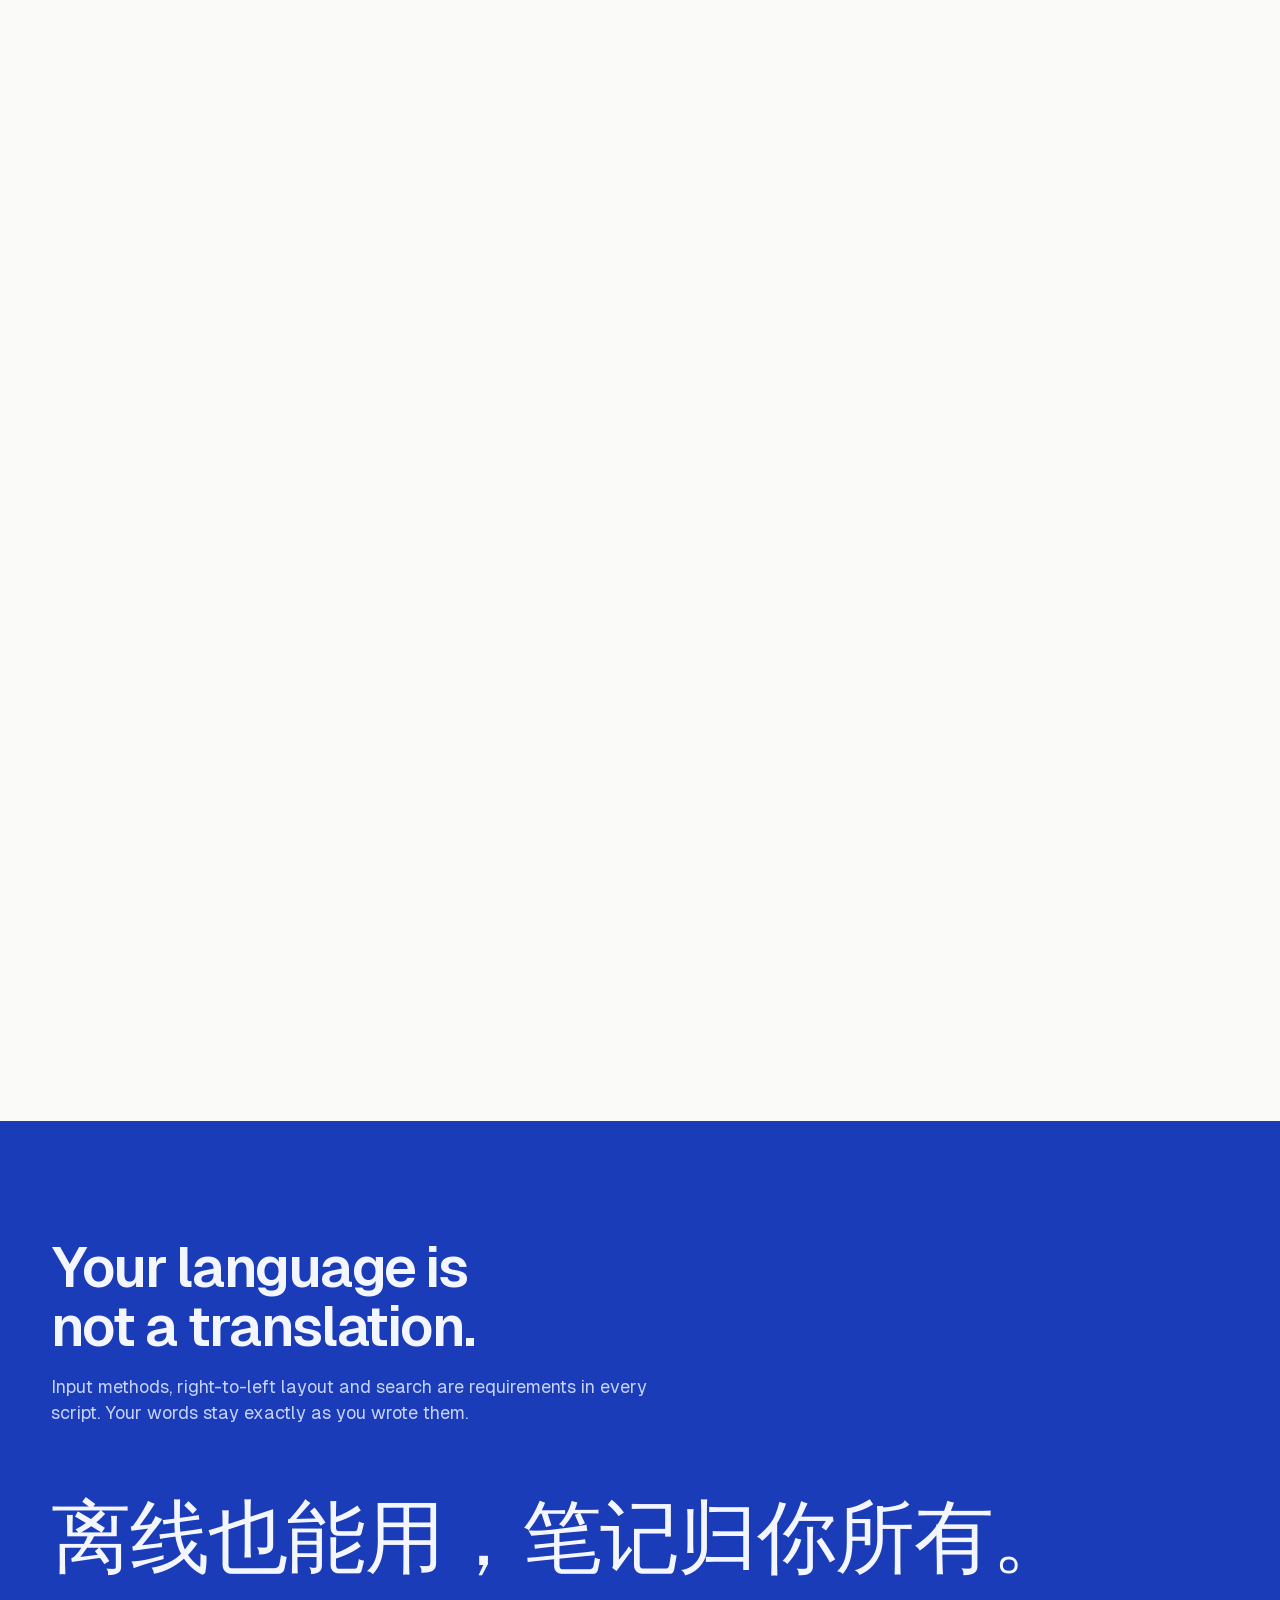
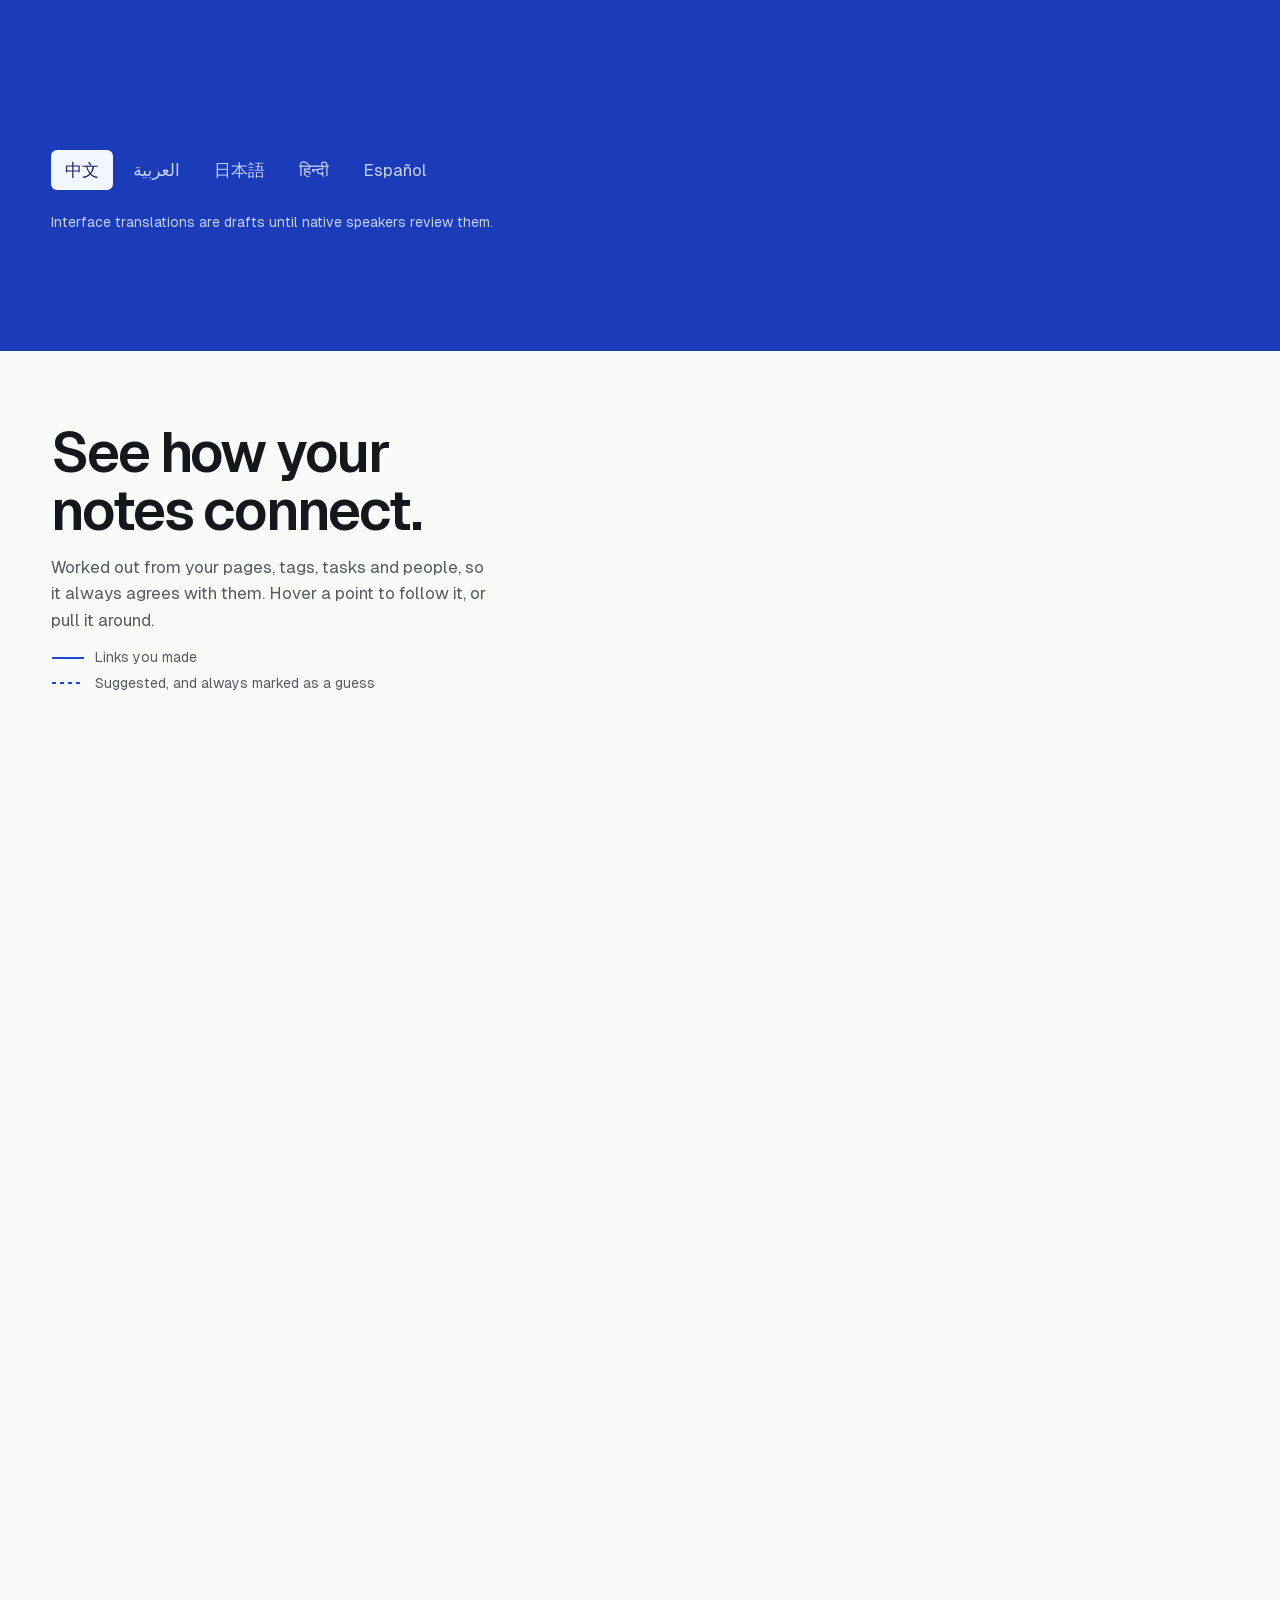
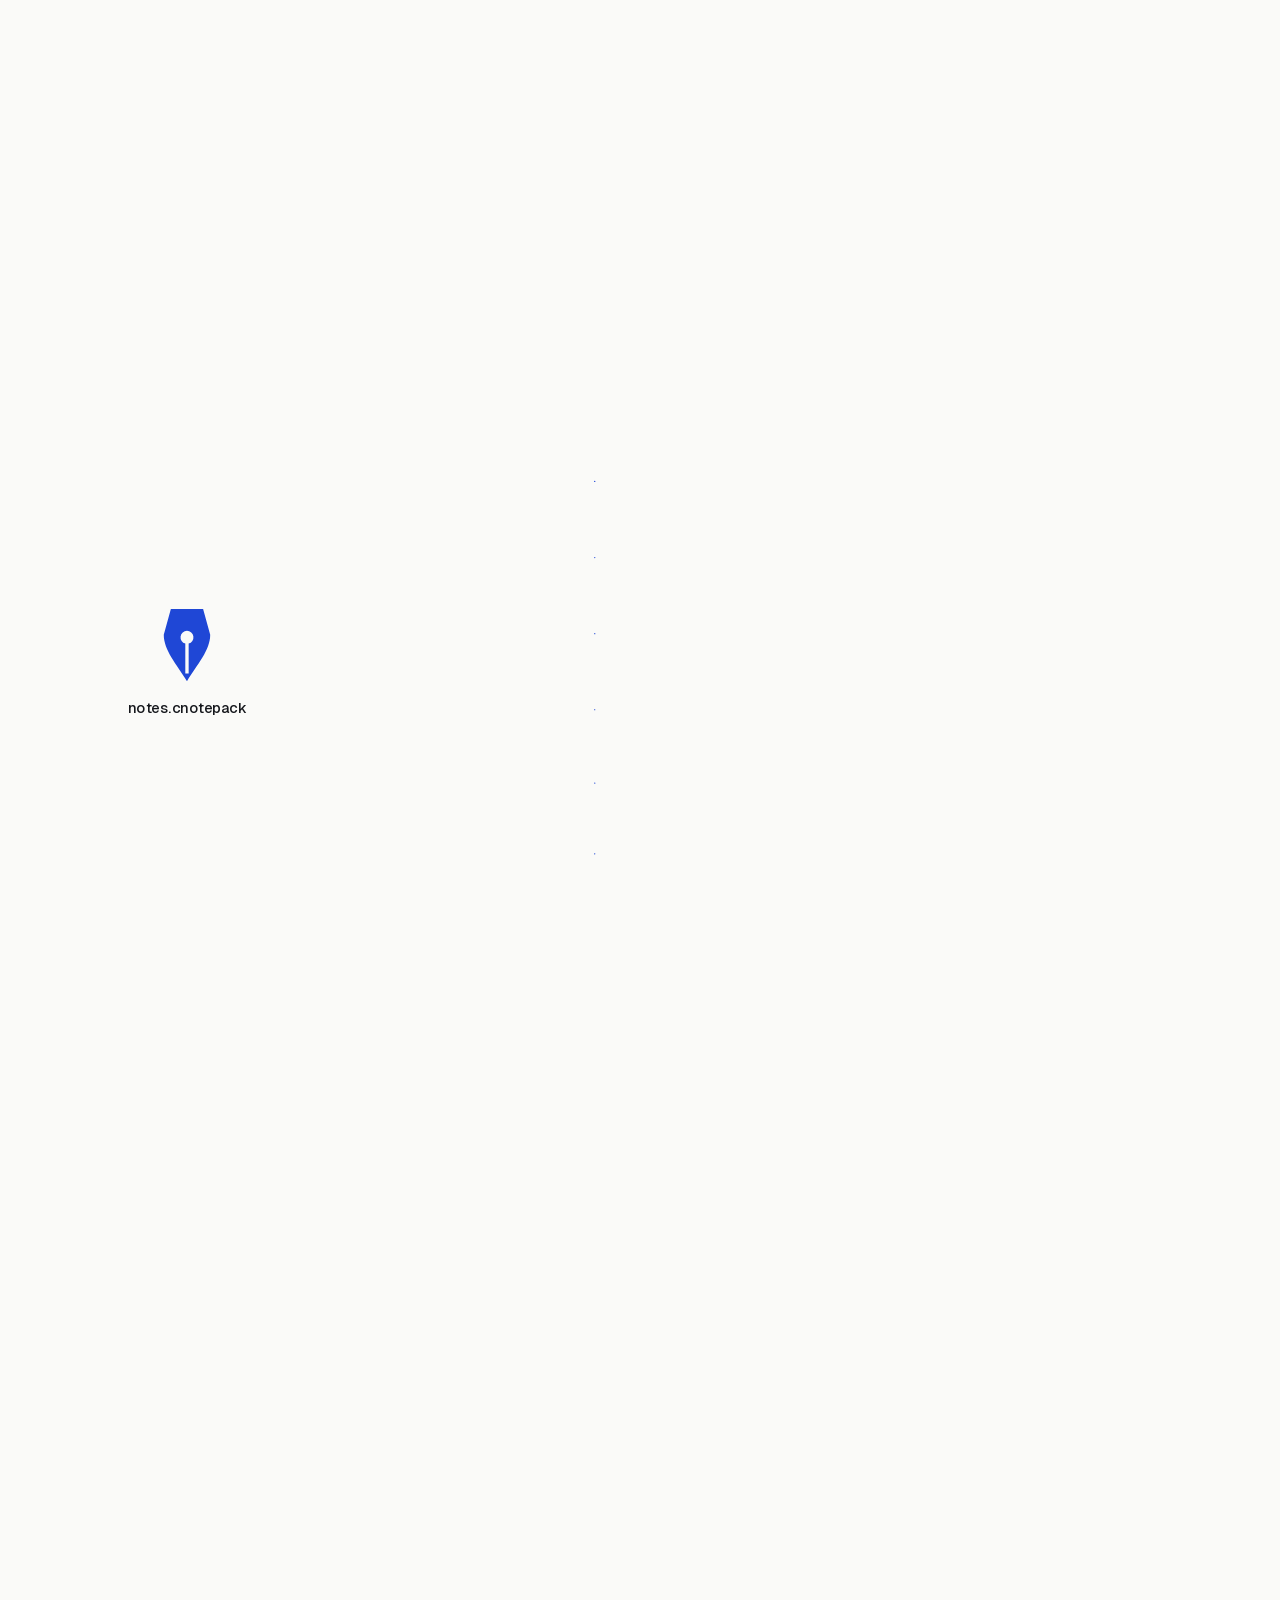
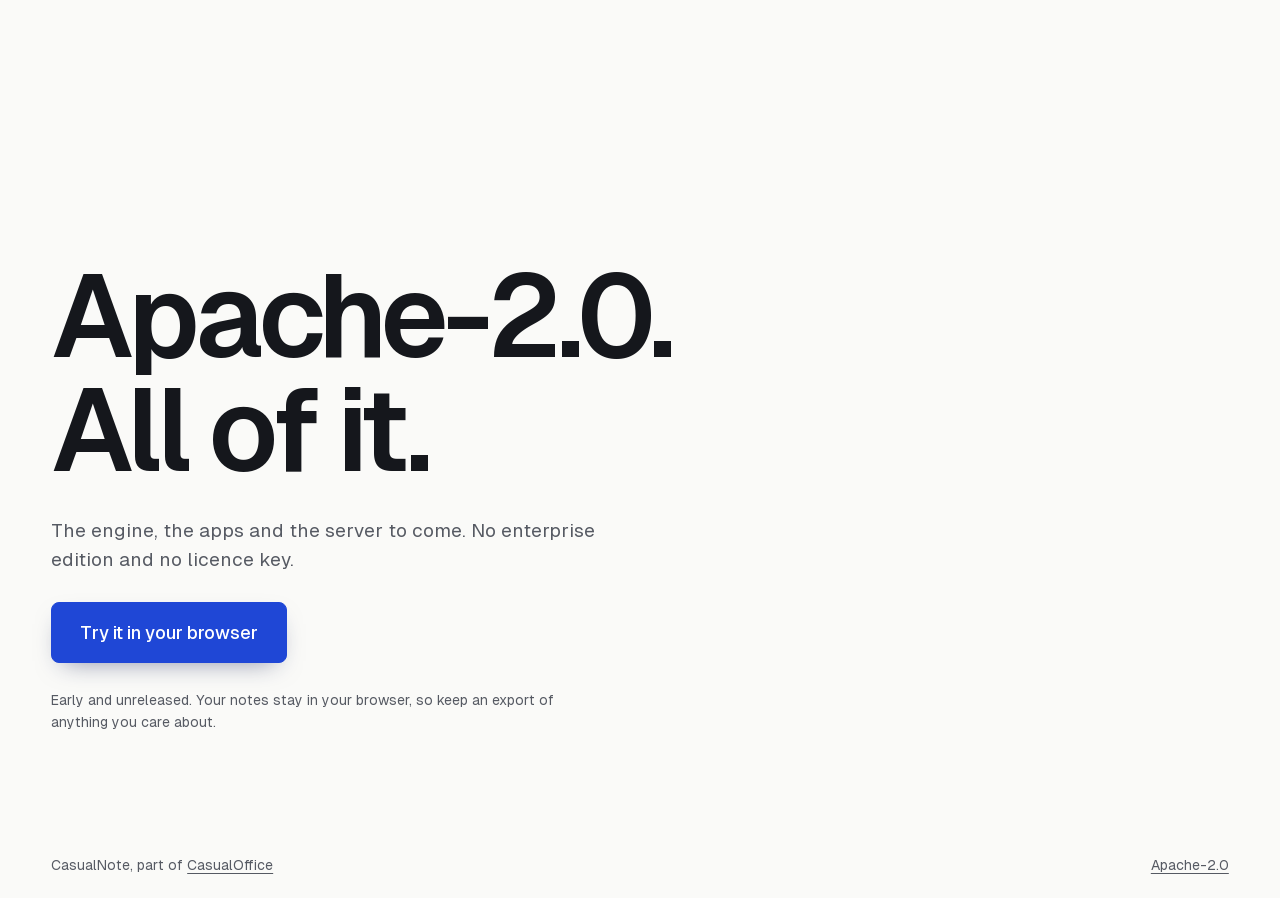
==== commit 8051d983: "feat(site): animated site redesign and pen nib logo (WEB-07, instruction 15) Co-Authored-By: Claude " ====
--- a/site/index.html
+++ b/site/index.html
@@ -3,125 +3,197 @@
 <head>
 <meta charset="utf-8">
 <meta name="viewport" content="width=device-width, initial-scale=1, viewport-fit=cover">
-<meta http-equiv="Content-Security-Policy" content="default-src 'none'; style-src 'self'; font-src 'self'; img-src 'self'; base-uri 'none'; form-action 'none'">
+<meta http-equiv="Content-Security-Policy" content="default-src 'none'; script-src 'self'; style-src 'self'; font-src 'self'; img-src 'self'; base-uri 'none'; form-action 'none'">
 <title>CasualNote</title>
-<meta name="description" content="A local-first workspace for documents, databases, canvas and pen, in every language. Apache-2.0 all the way through.">
+<meta name="description" content="Documents, databases, canvas and pen, in any language, on your machine. Apache-2.0 all the way through.">
 <link rel="icon" href="assets/logo.svg" type="image/svg+xml">
+<link rel="preload" href="assets/Geist-Variable.woff2" as="font" type="font/woff2" crossorigin>
 <link rel="stylesheet" href="style.css">
+<script type="module" src="site.js"></script>
 </head>
 <body>
-<header class="top wrap">
-  <a class="brand" href="#"><img src="assets/logo.svg" width="24" height="24" alt="">CasualNote</a>
-  <nav aria-label="Main">
-    <a href="#page">Product</a>
-    <a href="#ai">AI</a>
-    <a href="#status">Status</a>
-    <a href="https://github.com/CasualOffice/casualnote">GitHub</a>
-  </nav>
+<header class="top">
+  <div class="top-in">
+    <a class="brand" href="#top"><img src="assets/logo.svg" width="26" height="26" alt="">CasualNote</a>
+    <nav aria-label="Main">
+      <a href="#page">Product</a>
+      <a href="#ai">AI</a>
+      <a href="#status">Status</a>
+      <a href="https://github.com/CasualOffice/casualnote">GitHub</a>
+    </nav>
+  </div>
 </header>
 
-<main>
-  <section class="hero wrap">
-    <h1>Notes in any language, on your machine, under a licence that stays open.</h1>
-    <div class="lede">
-      <p>Documents, databases, canvas and pen, with a knowledge graph and an optional assistant you control.</p>
+<main id="top">
+  <section class="hero" id="hero">
+    <canvas class="hero-ink" id="heroInk" aria-hidden="true"></canvas>
+    <div class="hero-copy">
+      <svg class="ink doodle" viewBox="0 0 380 300" aria-hidden="true">
+        <path pathLength="1" class="fg" d="M66 26C130 22 196 22 256 24l52 50c2 62 3 134 1 202-82 5-164 5-243 1-3-82-3-168 0-251z"/>
+        <path pathLength="1" class="fg" d="M256 24c-2 18-2 36 0 50 18 2 35 1 52 0"/>
+        <path pathLength="1" class="fg" d="M96 62c30-3 74-4 118-3"/>
+        <path pathLength="1" d="M96 108c5-3 9-4 15-1l-3 18c-5 2-10 2-15 0z"/>
+        <path pathLength="1" class="tick" d="M99 115l6 7 13-17"/>
+        <path pathLength="1" class="fg" d="M132 116c26-3 52-6 78 0 20 3 40 1 62-3"/>
+        <path pathLength="1" class="fg" d="M96 160c44-5 80 5 120 1 18-2 38-4 56-1"/>
+        <path pathLength="1" d="M96 204c20-14 26 12 42 2s22-12 36 0 22 8 40-3"/>
+        <g class="doodle-pen"><path pathLength="1" class="fg" d="M218 206l92-92c8-7 26 10 19 19l-92 92-26 7z"/><path pathLength="1" class="fg" d="M298 126l19 19"/></g>
+      </svg>
+      <h1>Write in any language.<br>Keep <span class="marked">every word.<svg class="ink under" viewBox="0 0 400 24" preserveAspectRatio="none" aria-hidden="true"><path pathLength="1" d="M4 15C60 7 118 6 182 9c70 3 140 1 214-3"/><path pathLength="1" class="late" d="M92 21c62-6 130-7 212-5"/></svg></span></h1>
+      <p class="lede">Documents, databases, canvas and pen, on your machine, under a licence that stays open.</p>
       <div class="cta">
         <a class="btn primary" href="app/?demo=1">Try it in your browser</a>
         <a class="btn" href="https://github.com/CasualOffice/casualnote">Read the source</a>
       </div>
-      <p class="note">Early and unreleased. Your notes stay in your browser, so keep an export of anything you care about.</p>
-    </div>
-  </section>
-
-  <figure class="stage wrap-wide">
-    <picture>
-      <source srcset="assets/app-page-dark.png" media="(prefers-color-scheme: dark)">
-      <img src="assets/app-page.png" width="2880" height="1800" alt="CasualNote showing a launch plan page with a task board embedded in the text, an outline and a map of connected pages.">
-    </picture>
-  </figure>
-
-  <section id="page" class="split wrap">
-    <div class="copy">
-      <h2>One page. Write it, then lay it out.</h2>
-      <p>A switch turns any page into a canvas. Your text moves onto it as a card you can still edit, next to sticky notes, shapes, arrows and pen strokes.</p>
-      <ul>
-        <li>Slash menu, Markdown shortcuts, links between pages, backlinks</li>
-        <li>Pressure-aware ink, with partial erase</li>
-        <li>Databases with table and board views, inside any page</li>
+      <p class="pen-hint" id="penHint"><svg class="ink hint-arrow" viewBox="0 0 60 44" aria-hidden="true"><path pathLength="1" d="M56 6C38 4 20 12 10 34"/><path pathLength="1" class="late" d="M4 22l6 13 12-7"/></svg><span id="penHintText">This page takes ink. Draw on it.</span> <button type="button" class="clear" id="penClear" hidden>Clear</button></p>
+    </div>
+    <figure class="stage" id="heroStage">
+      <picture>
+        <source srcset="assets/app-page-dark.png" media="(prefers-color-scheme: dark)">
+        <img src="assets/app-page.png" width="2880" height="1800" fetchpriority="high" alt="The CasualNote app, showing a launch plan page with a task board in the text, an outline and a map of connected pages.">
+      </picture>
+    </figure>
+  </section>
+
+  <section class="morph" id="page" aria-labelledby="morphTitle">
+    <div class="morph-pin">
+      <div class="morph-head">
+        <h2 id="morphTitle">One page. Write it, then lay it out.</h2>
+        <div class="switch" role="group" aria-label="Page view">
+          <span class="switch-thumb" id="switchThumb"></span>
+          <button type="button" id="toPage" aria-pressed="true">Page</button>
+          <button type="button" id="toCanvas" aria-pressed="false">Canvas</button>
+        </div>
+      </div>
+      <div class="sheet" id="sheet">
+        <div class="dots" id="dots"></div>
+        <div class="sheet-world" id="world">
+          <h3 class="m-item m-title" data-k="title">Why would someone switch?</h3>
+          <p class="m-item" data-k="p1">Two reasons came up every time we asked people who had tried to leave their old notes app.</p>
+          <p class="m-item m-check" data-k="t1"><span class="box"></span>Import has to work the first time</p>
+          <p class="m-item m-check" data-k="t2"><span class="box"></span>It must feel fast on an old laptop</p>
+          <p class="m-item m-check" data-k="t3"><span class="box on"></span>Share one page with a single link</p>
+          <p class="m-item m-sticky" data-k="s1" data-late>Show the import report before anything changes</p>
+          <p class="m-item m-sticky alt" data-k="s2" data-late lang="zh-Hans">离线也能用</p>
+          <p class="m-item m-shape" data-k="r1" data-late>Old notes app</p>
+          <p class="m-item m-shape round" data-k="r2" data-late>Your notes, intact</p>
+          <svg class="world-ink" id="worldInk" aria-hidden="true"><path id="wArrow" pathLength="1"/><path id="wHead" pathLength="1"/><path id="wCircle" pathLength="1"/></svg>
+        </div>
+      </div>
+      <p class="morph-foot">The same note in both views. Ink, shapes and sticky notes stay with the page.</p>
+    </div>
+  </section>
+
+  <section class="tongue" id="tongue" aria-labelledby="tongueTitle">
+    <div class="tongue-in">
+      <h2 id="tongueTitle">Your language is not a translation.</h2>
+      <p class="sub">Input methods, right-to-left layout and search are requirements in every script. Your words stay exactly as you wrote them.</p>
+      <div class="typer" id="typer" aria-live="off">
+        <p class="typed" id="typed" lang="zh-Hans">离线也能用，笔记归你所有。</p>
+        <div class="cands" id="cands" hidden></div>
+      </div>
+      <div class="tabs" role="group" aria-label="Choose a language" id="tongueTabs"></div>
+      <p class="fine">Interface translations are drafts until native speakers review them.</p>
+    </div>
+  </section>
+
+  <section class="graph" id="knowledge" aria-labelledby="graphTitle">
+    <canvas id="graphCanvas" role="img" aria-label="A knowledge graph of pages, tags, tasks and people, with lines between them. You can drag the points."></canvas>
+    <div class="graph-copy">
+      <h2 id="graphTitle">See how your notes connect.</h2>
+      <p>Worked out from your pages, tags, tasks and people, so it always agrees with them. Hover a point to follow it, or pull it around.</p>
+      <ul class="legend">
+        <li><svg viewBox="0 0 34 4" aria-hidden="true"><path d="M1 2h32"/></svg>Links you made</li>
+        <li><svg class="dash" viewBox="0 0 34 4" aria-hidden="true"><path d="M1 2h32"/></svg>Suggested, and always marked as a guess</li>
       </ul>
     </div>
-    <img class="shot" src="assets/app-canvas.png" width="2880" height="1800" loading="lazy" alt="The same page shown as a canvas, with its text in a card beside sticky notes, shapes, an arrow and a pen circle.">
-  </section>
-
-  <section class="tongues" aria-labelledby="tongues">
-    <div class="wrap">
-      <h2 id="tongues">Multilingual from the first commit.</h2>
-      <p class="sub">Input methods, right-to-left layout and search are requirements in every language, not translations added later.</p>
-    </div>
-    <ul class="lines wrap" lang="mul">
-      <li lang="zh-Hans">离线也能用，笔记归你所有。</li>
-      <li lang="ar" dir="rtl">ملاحظاتك تبقى لك، حتى دون اتصال.</li>
-      <li lang="hi">आपके नोट्स आपके ही रहते हैं।</li>
-      <li lang="ja">ノートはあなたのもの。</li>
-      <li lang="es">Tus notas siguen siendo tuyas.</li>
-    </ul>
-    <p class="wrap fine">Translations of the interface are drafts until reviewed by native speakers.</p>
-  </section>
-
-  <section id="knowledge" class="flip wrap">
-    <img class="shot" src="assets/app-graph.png" width="2880" height="1800" loading="lazy" alt="A knowledge graph of pages, tags, database rows and people.">
-    <div class="copy">
-      <h2>See how your notes connect.</h2>
-      <p>The graph is worked out from your pages, tags, tasks and people. It holds nothing of its own, so it always agrees with your notes. Connections you made and connections that were guessed look different.</p>
-    </div>
-  </section>
-
-  <section id="ai" class="ai wrap">
-    <h2>AI you can turn off, and that asks first.</h2>
-    <div class="two">
-      <div>
-        <h3>On the web</h3>
-        <p>Connect your own provider with your own key: Anthropic, or anything OpenAI-compatible. Nothing is sent until you set it up, and the panel names where your notes are going.</p>
-      </div>
-      <div>
-        <h3>On desktop</h3>
-        <p>Download a model and run it on your computer, so your notes stay there. Early macOS build; no real model has been run through it yet.</p>
-      </div>
-    </div>
-    <p class="strong">The assistant cannot change a note without your approval. Every change it proposes shows what it will do and what it read, and undoes in one step. Other tools can connect through MCP, using the same set of tools.</p>
-  </section>
-
-  <section class="keep wrap">
-    <div class="copy">
-      <h2>Leave whenever you like.</h2>
-      <p>Export is one documented file with plain Markdown inside. A small script with no dependencies on us can check and unpack it.</p>
-    </div>
-<pre><code>$ python3 tools/cnotepack.py extract notes.cnotepack ./out
-$ ls out/readable
-Beta launch plan.md   读书笔记.md   ...</code></pre>
-  </section>
-
-  <section id="status" class="status wrap">
-    <h2>Where it stands</h2>
-    <p class="sub">We would rather you know now.</p>
-    <dl>
-      <div><dt>Works in the browser</dt><dd>Writing, links, databases, canvas and pen, search, knowledge graph, export and import, six interface languages</dd></div>
-      <div><dt>Works, with limits</dt><dd>The assistant and MCP server have only been tested against a stand-in provider. Pen has not been judged on real devices. Storage and encrypted sync are new, and the encryption has had no outside review. Large workspaces are too slow today: typing on a 5,000-block page and search across 100,000 pages both miss their targets, and a simulated five-year history crashed the merge library</dd></div>
-      <div><dt>Being built</dt><dd>Desktop app with local models, for macOS first; meaning search as an optional download</dd></div>
-      <div><dt>Later</dt><dd>Self-hosted server for teams, mobile apps</dd></div>
-    </dl>
-  </section>
-
-  <section class="licence">
-    <div class="wrap">
-      <h2>Apache-2.0. All of it.</h2>
-      <p>The engine, the apps and the server to come. No enterprise edition, no licence key and no paid folder in this repository.</p>
-      <a class="btn primary" href="app/?demo=1">Try it in your browser</a>
-    </div>
+  </section>
+
+  <section class="ai" id="ai" aria-labelledby="aiTitle">
+    <div class="ai-copy reveal">
+      <h2 id="aiTitle">AI that asks first.</h2>
+      <p>It cannot change a note until you approve. Each change shows what it will do and what it read, and undoes in one step.</p>
+      <div class="seg" role="group" aria-label="Where the assistant runs">
+        <button type="button" id="modeWeb" aria-pressed="true">Your own provider</button>
+        <button type="button" id="modeLocal" aria-pressed="false">On this computer</button>
+      </div>
+      <p class="seg-note" id="modeNote">Connect Anthropic or anything OpenAI-compatible with your own key. Nothing is sent until you do.</p>
+      <p class="seg-note">Other tools can connect through MCP and use the same set of tools.</p>
+    </div>
+    <div class="ai-demo reveal" id="aiDemo">
+      <div class="ai-note" id="aiNote">
+        <h3>Launch checklist</h3>
+        <p class="ai-line">Write the release notes</p>
+        <p class="ai-line">Record the import walkthrough</p>
+        <p class="ai-line">Translate the docs</p>
+      </div>
+      <div class="ai-chat">
+        <p class="ask" id="aiAsk">Turn these into tasks</p>
+        <div class="card" id="aiCard">
+          <p class="card-t" id="aiCardT">Change 3 blocks into tasks</p>
+          <p class="card-m">Read: Launch checklist<br><span id="aiDest">Sent to: your provider</span></p>
+          <div class="card-b" id="aiBtns"></div>
+        </div>
+      </div>
+    </div>
+  </section>
+
+  <section class="keep" aria-labelledby="keepTitle">
+    <div class="keep-copy reveal">
+      <h2 id="keepTitle">Leave whenever you like.</h2>
+      <p>Export is one documented file with plain Markdown inside. A small script that needs nothing from us can check and unpack it.</p>
+    </div>
+    <div class="unpack" id="unpack">
+      <div class="pack"><img src="assets/logo.svg" width="96" height="96" alt=""><span>notes.cnotepack</span></div>
+      <svg class="ink strands" viewBox="0 0 200 300" preserveAspectRatio="none" aria-hidden="true">
+        <path pathLength="1" d="M0 150C70 150 80 18 200 18"/><path pathLength="1" d="M0 150C70 150 90 74 200 74"/><path pathLength="1" d="M0 150C80 150 110 130 200 130"/><path pathLength="1" d="M0 150C80 150 110 172 200 186"/><path pathLength="1" d="M0 150C70 150 90 228 200 240"/><path pathLength="1" d="M0 150C70 150 80 286 200 292"/>
+      </svg>
+      <ul class="files">
+        <li>manifest.json<small>every file, with its hash</small></li>
+        <li>pages/<small>your blocks</small></li>
+        <li>databases/<small>tables and boards</small></li>
+        <li>ink/<small>every pen stroke</small></li>
+        <li>readable/Beta launch plan.md<small>plain Markdown</small></li>
+        <li lang="zh-Hans">readable/读书笔记.md<small lang="en">your filenames, in your script</small></li>
+      </ul>
+    </div>
+  </section>
+
+  <section class="status" id="status" aria-labelledby="statusTitle">
+    <h2 id="statusTitle" class="reveal">Where it stands today.</h2>
+    <div class="bento">
+      <div class="tile t-works reveal">
+        <h3>Works in your browser</h3>
+        <p>Writing, links, databases, canvas and pen, search, knowledge graph, export and import, six interface languages.</p>
+      </div>
+      <div class="tile t-slow reveal">
+        <h3>Not fast enough yet at huge sizes</h3>
+        <dl>
+          <div><dt>174 ms</dt><dd>typing on a 5,000-block page, against a 16 ms target. At 300 blocks: 11.7 ms</dd></div>
+          <div><dt>223 ms</dt><dd>search across 100,000 pages, against 50 ms</dd></div>
+        </dl>
+        <p>A simulated five-year history also crashed the merge library. Fixing that comes first.</p>
+      </div>
+      <div class="tile t-new reveal">
+        <h3>New, and lightly tested</h3>
+        <p>Durable storage and encrypted folder sync, whose encryption has had no outside review. Search by meaning. The assistant, so far tried only against a stand-in provider.</p>
+      </div>
+      <div class="tile t-next reveal">
+        <h3>Being built</h3>
+        <p>The desktop app with local models. An early macOS build runs, and no real model has been through it yet. Then mobile, and a self-hosted server.</p>
+      </div>
+    </div>
+  </section>
+
+  <section class="end" id="end" aria-labelledby="endTitle">
+    <h2 id="endTitle">Apache-2.0.<br><span class="marked">All of it.<svg class="ink under" viewBox="0 0 400 24" preserveAspectRatio="none" aria-hidden="true"><path pathLength="1" d="M4 13c84-8 182-9 392-4"/></svg></span></h2>
+    <p>The engine, the apps and the server to come. No enterprise edition and no licence key.</p>
+    <a class="btn primary big" href="app/?demo=1">Try it in your browser</a>
+    <p class="fine">Early and unreleased. Your notes stay in your browser, so keep an export of anything you care about.</p>
   </section>
 </main>
 
-<footer class="wrap foot">
+<footer class="foot">
   <span>CasualNote, part of <a href="https://github.com/CasualOffice">CasualOffice</a></span>
   <span><a href="https://github.com/CasualOffice/casualnote/blob/main/LICENSE">Apache-2.0</a></span>
 </footer>
--- a/site/style.css
+++ b/site/style.css
@@ -1,96 +1,242 @@
-/* One accent, one radius, real product images. Layouts differ section by section, on purpose. */
+/* The page behaves like a notebook: cobalt ink on paper, and motion only where it demonstrates something. */
 @font-face { font-family: "Geist"; src: url("assets/Geist-Variable.woff2") format("woff2"); font-weight: 100 900; font-display: swap; }
-@font-face { font-family: "Geist Mono"; src: url("assets/GeistMono-Variable.woff2") format("woff2"); font-weight: 100 900; font-display: swap; }
 :root {
-  --bg: #fbfbfa; --panel: #f0f0ed; --fg: #17181a; --muted: #55585e; --line: #dededa; --accent: #1f47d6; --accent-fg: #fff; --ink: #17181a; --ink-fg: #fbfbfa; --ink-muted: #b6b8bc; --radius: 4px;
+  --paper: #fafaf8; --panel: #f1f1ed; --raise: #fff; --fg: #15171c; --muted: #565a63; --line: #e0e0da;
+  --ink: #1f47d6; --ink-soft: #e4e9fb; --on-ink: #fff; --band: #1a3cb8; --on-band: #f4f6ff; --on-band-muted: #c7d2f8;
+  --shadow: 28 38 90; --radius: 8px; --ease: cubic-bezier(.16, 1, .3, 1);
   --ui: "Geist", -apple-system, "Segoe UI", "PingFang SC", "Microsoft YaHei", "Noto Sans SC", "Noto Sans JP", "Noto Sans Arabic", "Noto Sans Devanagari", system-ui, sans-serif;
-  --mono: "Geist Mono", ui-monospace, Menlo, monospace;
+  --gutter: clamp(20px, 4vw, 56px);
 }
 @media (prefers-color-scheme: dark) { :root {
-  --bg: #17181a; --panel: #222327; --fg: #ececea; --muted: #a9abb0; --line: #2f3034; --accent: #6c9bff; --accent-fg: #0b1220; --ink: #0f1012; --ink-fg: #ececea; --ink-muted: #a9abb0; color-scheme: dark;
+  --paper: #111318; --panel: #1a1d24; --raise: #20242c; --fg: #eeeef0; --muted: #a4a8b2; --line: #2c3039;
+  --ink: #7ea2ff; --ink-soft: #232c49; --on-ink: #0b1224; --band: #1b2f78; --on-band: #f0f3ff; --on-band-muted: #c2cdf5;
+  --shadow: 0 0 0; color-scheme: dark;
 } }
 * { box-sizing: border-box; }
-html { scroll-behavior: smooth; scroll-padding-top: 16px; }
-@media (prefers-reduced-motion: reduce) { html { scroll-behavior: auto; } }
-body { margin: 0; background: var(--bg); color: var(--fg); font: 400 1.0625rem/1.55 var(--ui); -webkit-font-smoothing: antialiased; overflow-x: hidden; }
+html { scroll-behavior: smooth; scroll-padding-top: 72px; -webkit-text-size-adjust: 100%; }
+body { margin: 0; background: var(--paper); color: var(--fg); font: 400 1.0625rem/1.55 var(--ui); -webkit-font-smoothing: antialiased; }
+main { overflow-x: clip; }
 a { color: inherit; text-underline-offset: 3px; text-decoration-thickness: 1px; }
-a:focus-visible, .btn:focus-visible { outline: 2px solid var(--accent); outline-offset: 2px; border-radius: var(--radius); }
 img { display: block; max-width: 100%; height: auto; }
+button { font: inherit; color: inherit; background: none; border: 0; padding: 0; cursor: pointer; }
+:focus-visible { outline: 2px solid var(--ink); outline-offset: 2px; border-radius: 4px; }
 h1, h2, h3 { margin: 0; font-weight: 600; text-wrap: balance; }
-h1 { font-size: clamp(2.25rem, 1.4rem + 3.4vw, 4.25rem); line-height: 1.04; letter-spacing: -.035em; }
-h2 { font-size: clamp(1.625rem, 1.3rem + 1.3vw, 2.375rem); line-height: 1.12; letter-spacing: -.025em; }
-h3 { font-size: 1.125rem; letter-spacing: -.01em; }
-p { margin: 0; max-width: 62ch; text-wrap: pretty; }
-.wrap { width: min(1180px, 100%); margin-inline: auto; padding-inline: max(20px, env(safe-area-inset-left, 0px)) max(20px, env(safe-area-inset-right, 0px)); }
-.wrap-wide { width: min(1400px, 100%); margin-inline: auto; padding-inline: max(20px, env(safe-area-inset-left, 0px)) max(20px, env(safe-area-inset-right, 0px)); }
-
-.top { display: flex; justify-content: space-between; align-items: center; gap: 16px; padding-block: 18px; }
-.brand { display: inline-flex; align-items: center; gap: 9px; font-weight: 600; letter-spacing: -.015em; text-decoration: none; font-size: 1.125rem; }
-.top nav { display: flex; gap: 22px; font-size: .9375rem; color: var(--muted); }
-.top nav a { text-decoration: none; }
+h1 { font-size: clamp(2.6rem, 1.2rem + 5.4vw, 5.75rem); line-height: 1.02; letter-spacing: -.045em; }
+h2 { font-size: clamp(2rem, 1.2rem + 2.9vw, 3.75rem); line-height: 1.04; letter-spacing: -.038em; }
+h3 { font-size: 1.1875rem; letter-spacing: -.015em; line-height: 1.25; }
+p { margin: 0; text-wrap: pretty; }
+.fine { font-size: .875rem; }
+
+/* Top */
+.top { position: sticky; top: 0; z-index: 20; background: color-mix(in srgb, var(--paper) 86%, transparent); backdrop-filter: blur(14px); -webkit-backdrop-filter: blur(14px); }
+.top-in { display: flex; justify-content: space-between; align-items: center; gap: 16px; height: 64px; padding-inline: var(--gutter); max-width: 1500px; margin-inline: auto; }
+.brand { display: inline-flex; align-items: center; gap: 10px; font-weight: 600; letter-spacing: -.02em; text-decoration: none; font-size: 1.125rem; }
+.top nav { display: flex; gap: clamp(14px, 2.4vw, 30px); font-size: .9375rem; color: var(--muted); }
+.top nav a { text-decoration: none; transition: color .2s; }
 .top nav a:hover { color: var(--fg); }
 
-.hero { display: grid; grid-template-columns: 7fr 4fr; gap: 56px; align-items: end; padding-block: 48px 40px; }
-.lede { display: grid; gap: 18px; }
-.lede > p:first-child { font-size: 1.1875rem; line-height: 1.45; }
-.cta { display: flex; flex-wrap: wrap; gap: 10px; }
-.btn { display: inline-block; padding: 9px 16px; border: 1px solid var(--line); border-radius: var(--radius); text-decoration: none; font-weight: 500; font-size: 1rem; white-space: nowrap; transition: transform .12s ease, border-color .12s ease; }
-.btn:hover { border-color: var(--fg); }
-.btn:active { transform: translateY(1px); }
-.btn.primary { background: var(--accent); border-color: var(--accent); color: var(--accent-fg); }
-.btn.primary:hover { border-color: var(--accent); filter: brightness(1.08); }
-.note { font-size: .875rem; color: var(--muted); }
-
-.stage { margin-block: 0 96px; }
-.stage img, .shot { border: 1px solid var(--line); border-radius: var(--radius); box-shadow: 0 18px 50px rgb(23 24 26 / .13); }
-
-.split { display: grid; grid-template-columns: 4fr 8fr; gap: 56px; align-items: center; padding-block: 24px 96px; }
-.flip { display: grid; grid-template-columns: 8fr 4fr; gap: 56px; align-items: center; padding-block: 96px; }
-.copy { display: grid; gap: 16px; align-content: start; }
-.copy p, .copy li { color: var(--muted); }
-.copy ul { margin: 0; padding: 0; list-style: none; display: grid; gap: 8px; border-block-start: 1px solid var(--line); padding-block-start: 16px; font-size: .9375rem; }
-
-.tongues { background: var(--ink); color: var(--ink-fg); padding-block: 88px; }
-.tongues .sub { color: var(--ink-muted); margin-block-start: 12px; }
-.lines { list-style: none; margin-block: 44px 28px; display: grid; gap: 6px; font-size: clamp(1.5rem, 1rem + 2.6vw, 3rem); font-weight: 500; line-height: 1.3; }
-.lines li[dir="rtl"] { text-align: start; }
-.fine { font-size: .875rem; color: var(--ink-muted); }
-
-.ai { padding-block: 96px 80px; display: grid; gap: 36px; }
-.two { display: grid; grid-template-columns: 1fr 1fr; border-block: 1px solid var(--line); }
-.two > div { padding-block: 28px; padding-inline-end: 40px; display: grid; gap: 8px; align-content: start; }
-.two > div + div { border-inline-start: 1px solid var(--line); padding-inline-start: 40px; }
-.two p { color: var(--muted); }
-.strong { font-size: 1.1875rem; line-height: 1.45; max-width: 58ch; }
-
-.keep { display: grid; grid-template-columns: 5fr 6fr; gap: 56px; align-items: center; padding-block: 40px 96px; }
-pre { margin: 0; background: var(--panel); border-radius: var(--radius); padding: 20px; overflow-x: auto; font: 400 .875rem/1.7 var(--mono); }
-
-.status { padding-block: 40px 96px; }
-.status .sub { color: var(--muted); margin-block-start: 8px; }
-dl { margin: 28px 0 0; }
-dl > div { display: grid; grid-template-columns: 240px 1fr; gap: 24px; padding-block: 16px; border-block-start: 1px solid var(--line); }
-dt { font-weight: 500; }
-dd { margin: 0; color: var(--muted); max-width: 66ch; }
-
-.licence { background: var(--panel); padding-block: 72px; }
-.licence .wrap { display: grid; gap: 16px; justify-items: start; }
-.licence p { color: var(--muted); margin-block-end: 8px; }
-.foot { display: flex; flex-wrap: wrap; justify-content: space-between; gap: 8px 24px; padding-block: 24px; font-size: .875rem; color: var(--muted); }
+/* Buttons */
+.btn { position: relative; display: inline-flex; align-items: center; justify-content: center; overflow: hidden; isolation: isolate; padding: 12px 20px; border: 1px solid var(--line); border-radius: var(--radius); text-decoration: none; font-weight: 500; white-space: nowrap; background: var(--raise); transition: transform .25s var(--ease), border-color .2s, color .25s; }
+.btn:hover { border-color: var(--fg); transform: translateY(-2px); }
+.btn:active { transform: translateY(0) scale(.985); }
+.btn.primary { background: var(--ink); border-color: var(--ink); color: var(--on-ink); box-shadow: 0 10px 26px -12px rgb(var(--shadow) / .55); }
+.btn.primary::after { content: ""; position: absolute; inset: 0; z-index: -1; background: var(--fg); transform: translateY(101%); transition: transform .4s var(--ease); }
+.btn.primary:hover { color: var(--paper); border-color: var(--fg); }
+.btn.primary:hover::after { transform: translateY(0); }
+.btn.small { padding: 7px 13px; font-size: .9375rem; }
+.btn.big { padding: 16px 28px; font-size: 1.125rem; }
+
+/* Self-drawing ink */
+.ink { overflow: visible; fill: none; stroke: var(--ink); stroke-linecap: round; stroke-linejoin: round; }
+.ink path { stroke-dasharray: 1; stroke-dashoffset: 0; }
+.js .ink path { stroke-dashoffset: 1; transition: stroke-dashoffset 1s .15s cubic-bezier(.65, 0, .35, 1); }
+.js .ink path.late { transition-delay: .85s; transition-duration: .55s; }
+.js .drawn .ink path { stroke-dashoffset: 0; }
+.marked { position: relative; display: inline-block; white-space: nowrap; }
+.under { position: absolute; inset-inline: -.04em; bottom: -.17em; width: calc(100% + .08em); height: .24em; stroke-width: 5; }
+
+/* Reveal */
+.js .reveal { opacity: 0; transform: translateY(26px); transition: opacity .9s var(--ease), transform .9s var(--ease); }
+.js .reveal.in { opacity: 1; transform: none; }
+.js .bento .reveal:nth-child(2) { transition-delay: .08s; }
+.js .bento .reveal:nth-child(3) { transition-delay: .14s; }
+.js .bento .reveal:nth-child(4) { transition-delay: .2s; }
+
+/* Hero */
+.hero { position: relative; padding: clamp(36px, 7vh, 84px) var(--gutter) 0; max-width: 1500px; margin-inline: auto; cursor: crosshair; }
+.hero a, .hero button { cursor: pointer; }
+.hero-ink { position: absolute; inset: 0; width: 100%; height: 100%; z-index: 3; pointer-events: none; }
+.hero-copy { position: relative; display: grid; gap: clamp(18px, 2.6vh, 26px); justify-items: start; }
+.lede { font-size: clamp(1.125rem, 1rem + .6vw, 1.4375rem); line-height: 1.4; color: var(--muted); max-width: 34ch; letter-spacing: -.012em; }
+.cta { position: relative; z-index: 4; display: flex; flex-wrap: wrap; gap: 10px; }
+.pen-hint { position: absolute; inset-inline-end: clamp(0px, 3vw, 60px); bottom: 2px; display: flex; align-items: center; gap: 10px; color: var(--muted); font-size: .9375rem; }
+.hint-arrow { width: 46px; height: 34px; stroke-width: 2.6; flex: none; transform: translateY(-14px); }
+.clear { position: relative; z-index: 4; text-decoration: underline; text-underline-offset: 3px; color: var(--fg); }
+@media (hover: none) { .pen-hint { display: none; } }
+.doodle { position: absolute; inset-inline-end: clamp(0px, 3vw, 60px); top: -14px; width: clamp(260px, 25vw, 380px); height: auto; stroke-width: 2.4; pointer-events: none; }
+.doodle .fg { stroke: var(--fg); }
+.doodle .tick { stroke-width: 3.4; }
+.js .doodle path { transition-duration: 1.1s; }
+.doodle path:nth-child(2) { transition-delay: .35s; } .doodle path:nth-child(3) { transition-delay: .6s; } .doodle path:nth-child(4) { transition-delay: .8s; } .doodle path:nth-child(5) { transition-delay: 1s; } .doodle path:nth-child(6) { transition-delay: 1.2s; } .doodle path:nth-child(7) { transition-delay: 1.4s; } .doodle path:nth-child(8) { transition-delay: 1.6s; }
+.doodle-pen { transform-box: fill-box; transform-origin: 8% 92%; }
+.js .doodle-pen { opacity: 0; transition: opacity .5s 1.5s; }
+.js .drawn .doodle-pen { opacity: 1; animation: write 2.8s 2s ease-in-out infinite; }
+@keyframes write { 0%, 100% { transform: translate(0, 0) rotate(0); } 25% { transform: translate(-7px, 3px) rotate(-2deg); } 50% { transform: translate(5px, 1px) rotate(1.5deg); } 75% { transform: translate(-3px, 4px) rotate(-1deg); } }
+@media (max-width: 1080px) { .doodle { display: none; } }
+.js .hero-copy h1, .js .lede, .js .cta { animation: rise 1.1s var(--ease) both; }
+.js .lede { animation-delay: .1s; }
+.js .cta { animation-delay: .18s; }
+@keyframes rise { from { opacity: 0; transform: translateY(22px); } }
+.stage { margin: clamp(36px, 6vh, 64px) 0 0; perspective: 1600px; }
+.stage picture { display: block; transform-origin: 50% 0; border-radius: var(--radius) var(--radius) 0 0; overflow: hidden; border: 1px solid var(--line); box-shadow: 0 50px 110px -40px rgb(var(--shadow) / .45), 0 12px 30px -18px rgb(var(--shadow) / .3); will-change: transform; }
+
+/* Page to canvas */
+.morph { height: 320vh; margin-top: clamp(64px, 12vh, 140px); }
+.morph-pin { position: sticky; top: 64px; height: calc(100dvh - 64px); display: grid; grid-template-rows: auto minmax(0, 1fr) auto; gap: clamp(12px, 2.2vh, 22px); padding: clamp(8px, 2vh, 20px) var(--gutter) clamp(12px, 2.4vh, 24px); max-width: 1500px; margin-inline: auto; }
+.morph-head { display: flex; justify-content: space-between; align-items: flex-end; gap: 12px 28px; flex-wrap: wrap; }
+.morph-head h2 { font-size: clamp(1.7rem, 1.1rem + 2.1vw, 3rem); }
+.morph-foot { color: var(--muted); font-size: .9375rem; }
+.switch { position: relative; display: grid; grid-template-columns: 1fr 1fr; background: var(--panel); border-radius: var(--radius); padding: 3px; flex: none; }
+.switch button { position: relative; padding: 7px 18px; font-weight: 500; font-size: .9375rem; border-radius: 6px; color: var(--muted); transition: color .3s; }
+.switch button[aria-pressed="true"] { color: var(--fg); }
+.switch-thumb { position: absolute; top: 3px; bottom: 3px; inset-inline-start: 3px; width: calc(50% - 3px); background: var(--raise); border-radius: 6px; box-shadow: 0 2px 6px rgb(var(--shadow) / .18); transition: transform .5s var(--ease); }
+.sheet { position: relative; background: var(--raise); border: 1px solid var(--line); border-radius: var(--radius); overflow: hidden; box-shadow: 0 40px 90px -50px rgb(var(--shadow) / .5); }
+.dots { position: absolute; inset: 0; opacity: 0; background-image: radial-gradient(color-mix(in srgb, var(--fg) 26%, transparent) 1px, transparent 1.2px); background-size: 22px 22px; }
+.sheet-world { position: absolute; top: 0; left: 0; transform-origin: 0 0; }
+.m-item { position: absolute; top: 0; left: 0; margin: 0; font-size: 19px; line-height: 1.45; will-change: transform; transform-origin: 0 0; }
+.m-title { font-size: 34px; letter-spacing: -.03em; line-height: 1.1; font-weight: 600; }
+.m-check { display: flex; gap: 11px; align-items: baseline; }
+.box { flex: none; width: 15px; height: 15px; border: 1.5px solid var(--fg); border-radius: 3px; translate: 0 2px; }
+.box.on { background: var(--ink); border-color: var(--ink); }
+.m-sticky { padding: 14px 16px; background: var(--ink-soft); border-radius: 4px; font-size: 18px; line-height: 1.3; box-shadow: 0 16px 26px -18px rgb(var(--shadow) / .5); }
+.m-sticky.alt { background: var(--ink); color: var(--on-ink); font-weight: 500; }
+.m-shape { display: grid; place-items: center; text-align: center; border: 2px solid var(--fg); border-radius: 4px; font-size: 17px; padding: 8px; }
+.m-shape.round { border-radius: 50%; }
+.js .m-item[data-late] { opacity: 0; }
+.world-ink { position: absolute; top: 0; left: 0; overflow: visible; fill: none; stroke: var(--ink); stroke-width: 3; stroke-linecap: round; stroke-linejoin: round; pointer-events: none; }
+.world-ink path { stroke-dasharray: 1; stroke-dashoffset: 1; }
+/* Without motion the switch simply changes the view, and nothing is pinned. */
+html:not(.js) .morph, .still .morph { height: auto; }
+html:not(.js) .morph-pin { position: static; height: auto; }
+html:not(.js) .sheet, html:not(.js) .switch { display: none; }
+.still .morph-pin { position: static; height: min(760px, 100dvh); }
+
+/* Languages */
+.tongue { background: var(--band); color: var(--on-band); padding-block: clamp(72px, 13vh, 150px); margin-top: clamp(48px, 8vh, 100px); }
+.tongue-in { max-width: 1500px; margin-inline: auto; padding-inline: var(--gutter); }
+.tongue h2 { max-width: 16ch; }
+.sub { margin-top: 18px; max-width: 54ch; color: var(--on-band-muted); font-size: 1.125rem; line-height: 1.45; }
+.typer { position: relative; min-height: clamp(150px, 26vh, 270px); margin-block: clamp(40px, 7vh, 72px) clamp(20px, 3vh, 32px); }
+.typed { font-size: clamp(2.1rem, 1rem + 5vw, 5.5rem); line-height: 1.22; letter-spacing: -.02em; font-weight: 500; text-align: start; }
+.typed[lang="ar"], .typed[lang="hi"] { letter-spacing: 0; line-height: 1.4; }
+.typed .comp { text-decoration: underline; text-underline-offset: .12em; text-decoration-thickness: 2px; color: var(--on-band-muted); }
+.caret { display: inline-block; width: 3px; height: .95em; margin-inline-start: 3px; background: currentColor; vertical-align: -.1em; animation: blink 1.05s steps(1) infinite; }
+@keyframes blink { 50% { opacity: 0; } }
+.cands { position: absolute; display: flex; gap: 2px; padding: 5px; background: var(--raise); color: var(--fg); border-radius: 6px; font-size: 1.125rem; font-weight: 400; letter-spacing: 0; box-shadow: 0 18px 40px -14px rgb(0 0 0 / .55); z-index: 2; white-space: nowrap; }
+.cands[hidden] { display: none; }
+.cands span { padding: 3px 10px; border-radius: 4px; }
+.cands span:first-child { background: var(--ink); color: var(--on-ink); }
+.cands small { opacity: .65; margin-inline-end: 5px; font-size: .75em; }
+.tabs { display: flex; flex-wrap: wrap; gap: 4px 6px; margin-block-end: 22px; }
+.tabs button { padding: 7px 14px; border-radius: 6px; color: var(--on-band-muted); transition: background .25s, color .25s; }
+.tabs button:hover { color: var(--on-band); }
+.tabs button[aria-pressed="true"] { background: var(--on-band); color: #16245f; font-weight: 500; }
+.tongue .fine { color: var(--on-band-muted); }
+
+/* Graph */
+.graph { position: relative; height: clamp(600px, 96vh, 980px); }
+.graph canvas { position: absolute; inset: 0; width: 100%; height: 100%; touch-action: pan-y; cursor: grab; }
+.graph canvas.drag { cursor: grabbing; }
+.graph-copy { position: relative; display: grid; gap: 14px; max-width: min(520px, calc(100% - 2 * var(--gutter))); padding: clamp(40px, 8vh, 96px) 0 0; margin-inline-start: max(var(--gutter), calc((100% - 1500px) / 2 + var(--gutter))); pointer-events: none; }
+.graph-copy p { color: var(--muted); max-width: 40ch; }
+.legend { list-style: none; margin: 0; padding: 0; display: grid; gap: 4px; font-size: .875rem; color: var(--muted); }
+.legend li { display: flex; align-items: center; gap: 10px; }
+.legend svg { width: 34px; height: 4px; flex: none; stroke: var(--ink); stroke-width: 2; }
+.legend .dash { stroke-dasharray: 4 4; }
+
+/* AI */
+.ai { display: grid; grid-template-columns: minmax(0, 5fr) minmax(0, 7fr); gap: clamp(36px, 6vw, 96px); align-items: center; max-width: 1500px; margin-inline: auto; padding: clamp(72px, 12vh, 140px) var(--gutter); }
+.ai-copy { display: grid; gap: 18px; justify-items: start; }
+.ai-copy > p:first-of-type { font-size: 1.1875rem; line-height: 1.45; color: var(--muted); max-width: 40ch; }
+.seg { display: flex; flex-wrap: wrap; gap: 4px; background: var(--panel); border-radius: var(--radius); padding: 3px; }
+.seg button { padding: 7px 14px; border-radius: 6px; color: var(--muted); font-size: .9375rem; font-weight: 500; transition: background .25s, color .25s; }
+.seg button[aria-pressed="true"] { background: var(--raise); color: var(--fg); box-shadow: 0 2px 6px rgb(var(--shadow) / .16); }
+.seg-note { color: var(--muted); font-size: .9375rem; max-width: 44ch; }
+.ai-demo { display: grid; grid-template-columns: minmax(0, 1fr) minmax(0, 1fr); background: var(--panel); border-radius: var(--radius); overflow: hidden; min-height: 400px; }
+.ai-note { padding: clamp(22px, 3vw, 38px); background: var(--raise); display: grid; gap: 12px; align-content: start; }
+.ai-note h3 { font-size: 1.5rem; letter-spacing: -.025em; margin-block-end: 6px; }
+.ai-line { position: relative; transition: padding .55s var(--ease); }
+.ai-line::before { content: ""; position: absolute; inset-inline-start: 0; top: .3em; width: 15px; height: 15px; border: 1.5px solid var(--fg); border-radius: 3px; opacity: 0; transform: scale(.3); transition: opacity .35s, transform .55s var(--ease); }
+.ai-line.task { padding-inline-start: 26px; }
+.ai-line.task::before { opacity: 1; transform: none; }
+.ai-line:nth-of-type(3), .ai-line:nth-of-type(3)::before { transition-delay: .08s; }
+.ai-line:nth-of-type(4), .ai-line:nth-of-type(4)::before { transition-delay: .16s; }
+.ai-chat { padding: clamp(18px, 2.4vw, 28px); display: grid; gap: 14px; align-content: end; }
+.ask { justify-self: end; background: var(--ink); color: var(--on-ink); padding: 8px 14px; border-radius: 8px; max-width: 90%; min-height: 40px; }
+.card { background: var(--raise); border-radius: 8px; padding: 16px; display: grid; gap: 10px; box-shadow: 0 16px 34px -22px rgb(var(--shadow) / .55); transition: opacity .6s var(--ease), transform .6s var(--ease); }
+.js .card.wait { opacity: 0; transform: translateY(12px); }
+.card-t { font-weight: 500; letter-spacing: -.01em; }
+.card-m { color: var(--muted); font-size: .875rem; line-height: 1.5; }
+.card-b { display: flex; gap: 8px; align-items: center; flex-wrap: wrap; }
+
+/* Export */
+.keep { max-width: 1500px; margin-inline: auto; padding: clamp(20px, 5vh, 60px) var(--gutter) clamp(72px, 12vh, 140px); display: grid; gap: clamp(32px, 6vh, 60px); }
+.keep-copy { display: grid; gap: 14px; }
+.keep-copy p { color: var(--muted); font-size: 1.1875rem; line-height: 1.45; max-width: 52ch; }
+.unpack { display: grid; grid-template-columns: minmax(150px, 3fr) minmax(70px, 3fr) minmax(0, 7fr); align-items: stretch; min-height: 360px; }
+.pack { display: grid; justify-items: center; align-content: center; gap: 14px; font-weight: 500; letter-spacing: -.01em; transition: transform .9s var(--ease); }
+.js .unpack:not(.drawn) .pack { transform: scale(.86); }
+.strands { width: 100%; height: 100%; stroke-width: .9; }
+.js .strands path { transition-duration: .9s; }
+.strands path:nth-child(2) { transition-delay: .08s; } .strands path:nth-child(3) { transition-delay: .16s; } .strands path:nth-child(4) { transition-delay: .24s; } .strands path:nth-child(5) { transition-delay: .32s; } .strands path:nth-child(6) { transition-delay: .4s; }
+.files { list-style: none; margin: 0; padding: 0; display: grid; align-content: space-between; }
+.files li { display: flex; flex-wrap: wrap; justify-content: space-between; align-items: baseline; gap: 2px 20px; padding-block: 8px; padding-inline-start: 12px; font-weight: 500; font-size: clamp(1rem, .9rem + .55vw, 1.375rem); letter-spacing: -.015em; overflow-wrap: anywhere; }
+.files small { font-weight: 400; color: var(--muted); font-size: .9375rem; letter-spacing: 0; }
+.js .files li { opacity: 0; transform: translateX(-14px); transition: opacity .7s var(--ease), transform .7s var(--ease); }
+.js .unpack.drawn .files li { opacity: 1; transform: none; }
+.files li:nth-child(1) { transition-delay: .35s; } .files li:nth-child(2) { transition-delay: .43s; } .files li:nth-child(3) { transition-delay: .51s; } .files li:nth-child(4) { transition-delay: .59s; } .files li:nth-child(5) { transition-delay: .67s; } .files li:nth-child(6) { transition-delay: .75s; }
+
+/* Status */
+.status { max-width: 1500px; margin-inline: auto; padding: 0 var(--gutter) clamp(72px, 12vh, 140px); }
+.bento { display: grid; grid-template-columns: repeat(12, minmax(0, 1fr)); gap: 12px; margin-top: clamp(28px, 5vh, 48px); }
+.tile { border-radius: var(--radius); padding: clamp(22px, 2.6vw, 34px); display: grid; gap: 12px; align-content: start; background: var(--panel); }
+.tile p { color: var(--muted); }
+.t-works { grid-column: span 5; background: var(--ink); color: var(--on-ink); }
+.t-works p { color: inherit; font-size: 1.1875rem; line-height: 1.4; }
+.t-slow { grid-column: span 7; grid-row: span 2; }
+.t-slow dl { margin: 8px 0; display: grid; gap: 18px; }
+.t-slow dt { font-size: clamp(2.5rem, 1.6rem + 2.6vw, 4.25rem); font-weight: 600; letter-spacing: -.04em; line-height: 1; }
+.t-slow dd { margin: 6px 0 0; color: var(--muted); max-width: 46ch; }
+.t-new { grid-column: span 5; }
+.t-next { grid-column: span 12; background: var(--ink-soft); }
+.t-next p { color: var(--fg); max-width: 76ch; }
+
+/* End */
+.end { display: grid; justify-items: start; gap: clamp(18px, 3vh, 28px); max-width: 1500px; margin-inline: auto; padding: clamp(60px, 11vh, 130px) var(--gutter); }
+.end h2 { font-size: clamp(3rem, 1.2rem + 7.6vw, 8.5rem); line-height: .98; letter-spacing: -.05em; }
+.end > p:not(.fine) { font-size: 1.1875rem; color: var(--muted); max-width: 44ch; }
+.end .fine { color: var(--muted); max-width: 52ch; }
+.foot { display: flex; flex-wrap: wrap; justify-content: space-between; gap: 8px 24px; max-width: 1500px; margin-inline: auto; padding: 22px var(--gutter) max(22px, env(safe-area-inset-bottom)); font-size: .875rem; color: var(--muted); }
 
 @media (max-width: 860px) {
-  .hero, .split, .flip, .keep, .two { grid-template-columns: minmax(0, 1fr); gap: 28px; }
-  .hero { padding-block: 24px 28px; }
-  .stage { margin-block-end: 56px; }
-  .split { padding-block: 0 56px; }
-  .flip { padding-block: 56px; }
-  .flip .copy { order: -1; }
-  .tongues { padding-block: 56px; }
-  .ai { padding-block: 56px 48px; }
-  .two { gap: 0; }
-  .two > div { padding-inline: 0; }
-  .two > div + div { border-inline-start: 0; border-block-start: 1px solid var(--line); padding-inline-start: 0; }
-  .keep, .status { padding-block: 0 56px; }
-  dl > div { grid-template-columns: minmax(0, 1fr); gap: 4px; }
-  .top nav { gap: 14px; font-size: .875rem; }
-}
+  .pen-hint { display: none; }
+  .morph { height: 300vh; }
+  .ai { grid-template-columns: minmax(0, 1fr); }
+  .ai-demo { min-height: 0; }
+  .bento > * { grid-column: span 12; grid-row: auto; }
+  .unpack { grid-template-columns: minmax(0, 1fr); min-height: 0; gap: 18px; }
+  .strands { display: none; }
+  .pack { justify-items: start; grid-auto-flow: column; justify-content: start; align-items: center; }
+  .pack img { width: 56px; height: 56px; }
+  .files li { padding-inline-start: 0; }
+  .js .files li { transform: translateY(10px); }
+}
+@media (max-width: 520px) {
+  .ai-demo { grid-template-columns: minmax(0, 1fr); }
+  .ai-chat { align-content: start; }
+  .top nav a:nth-child(2) { display: none; }
+}
+@media (prefers-reduced-motion: reduce) {
+  html { scroll-behavior: auto; }
+  *, *::before, *::after { animation: none !important; transition: none !important; }
+}
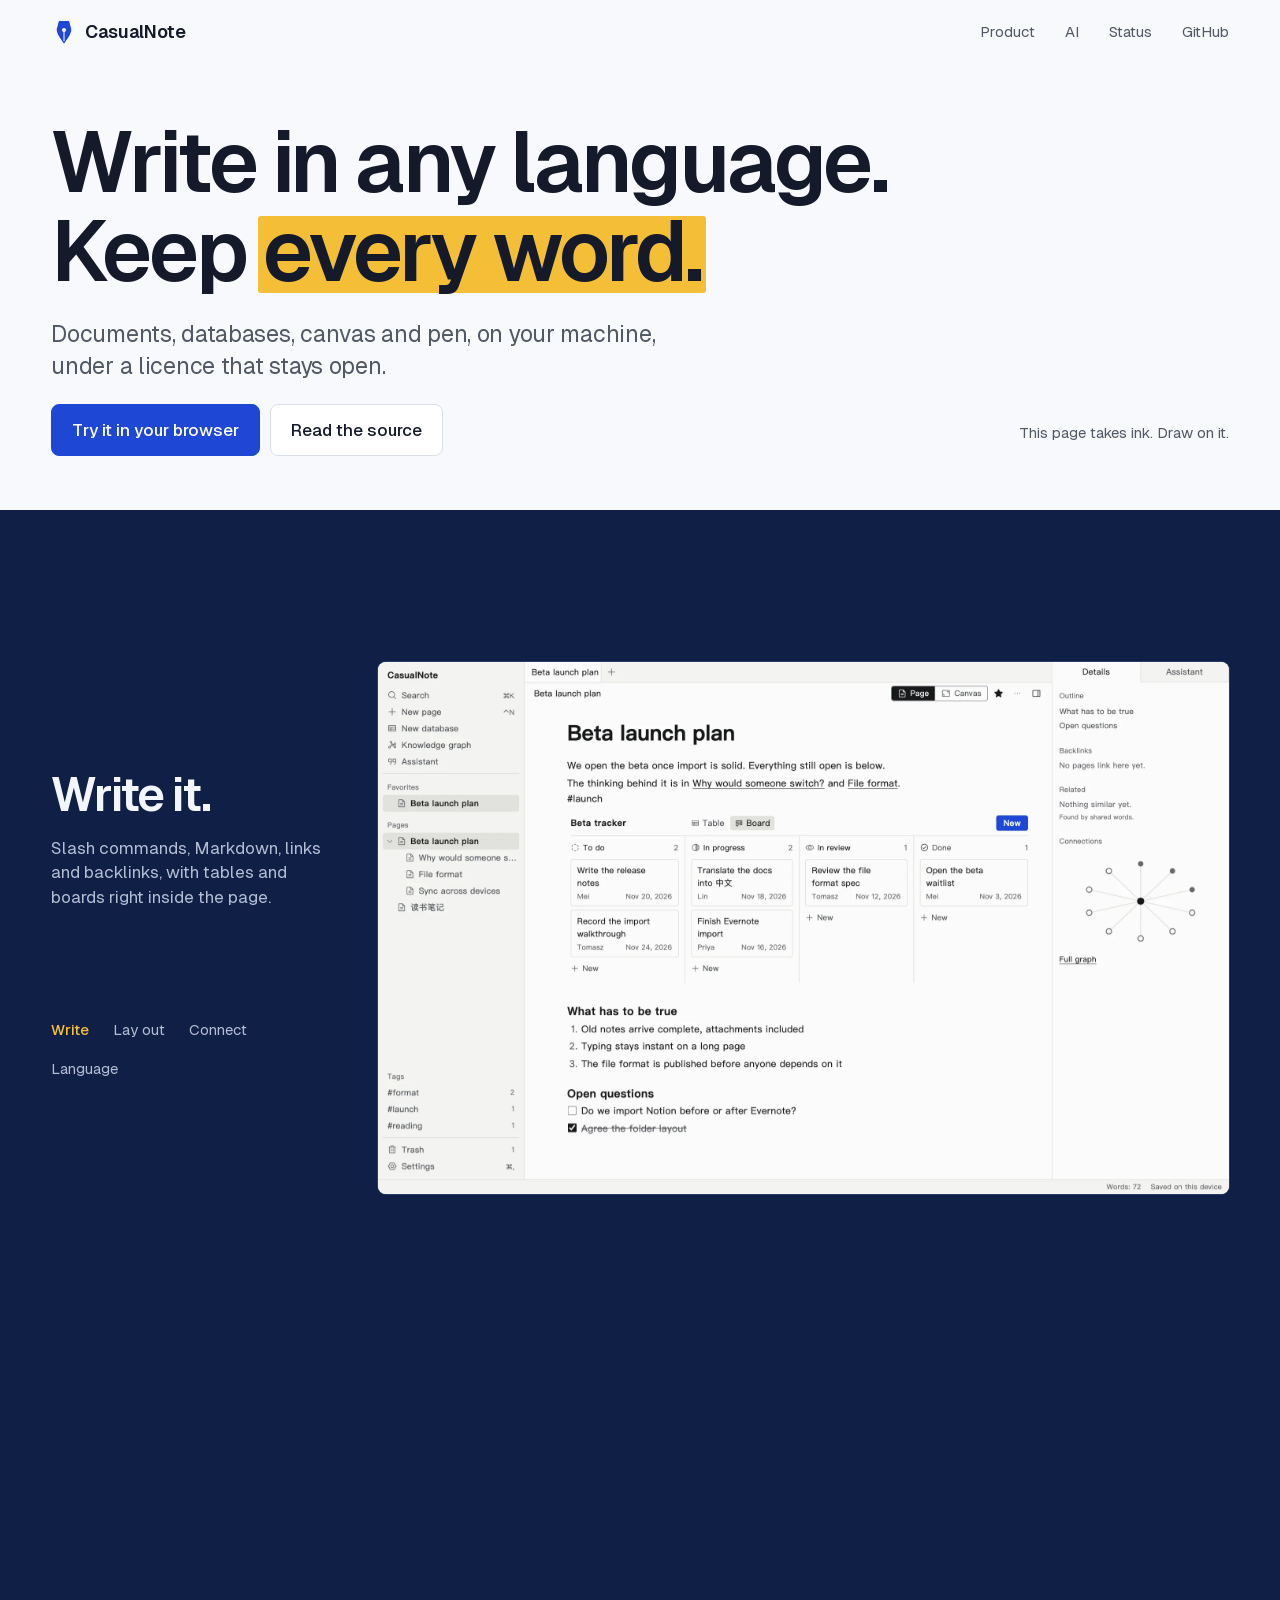
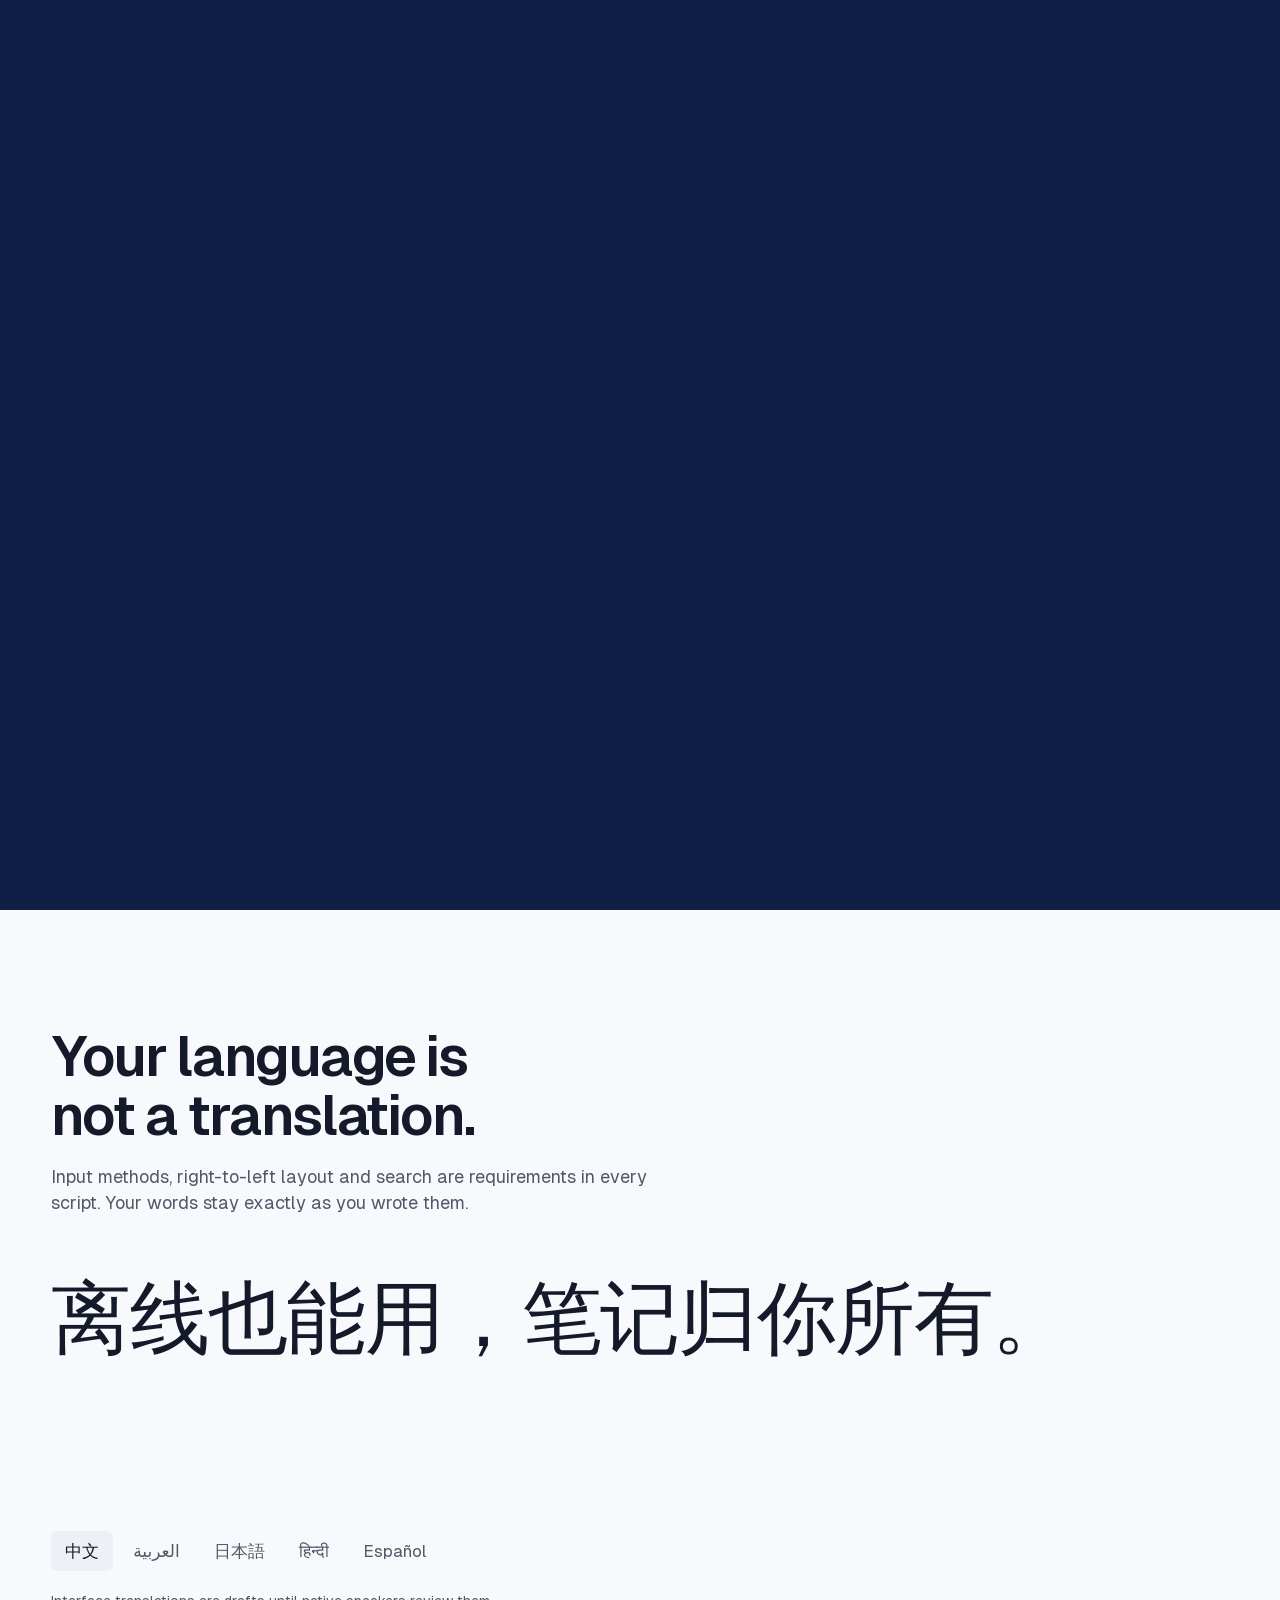
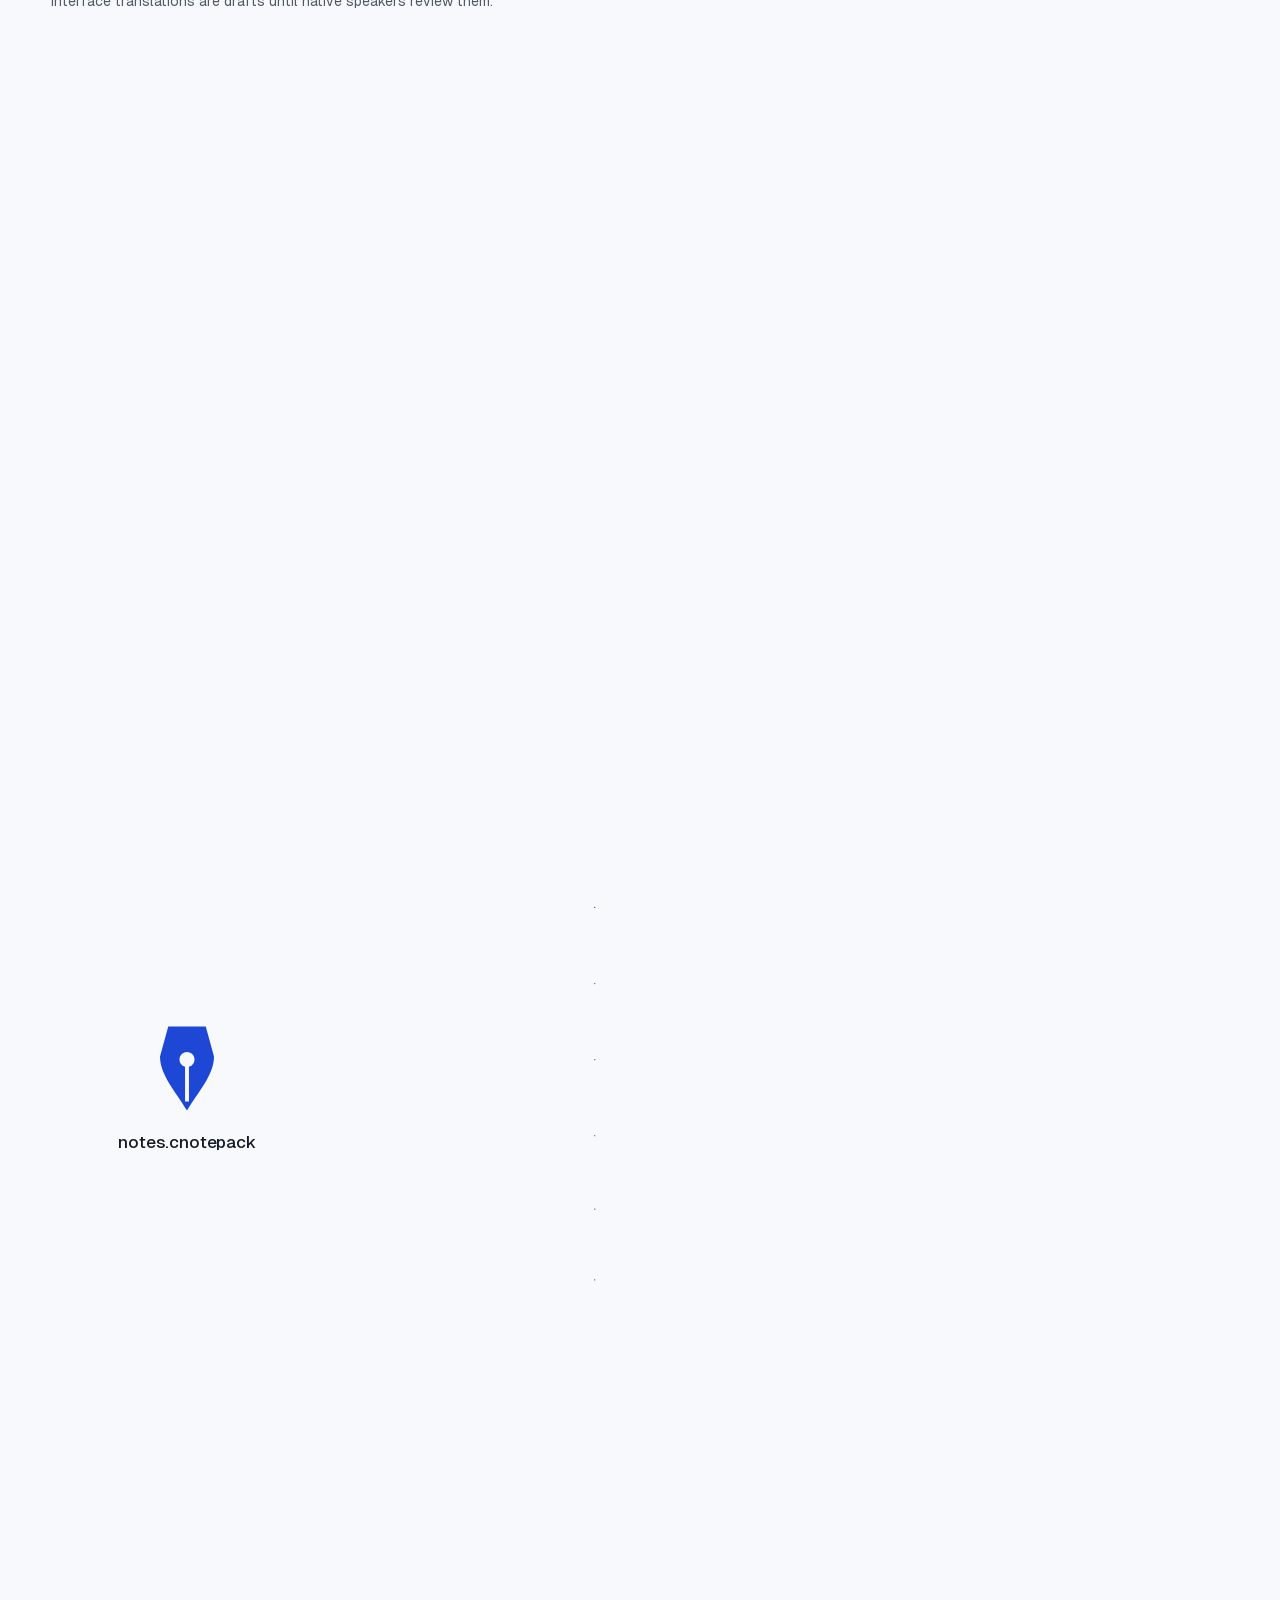
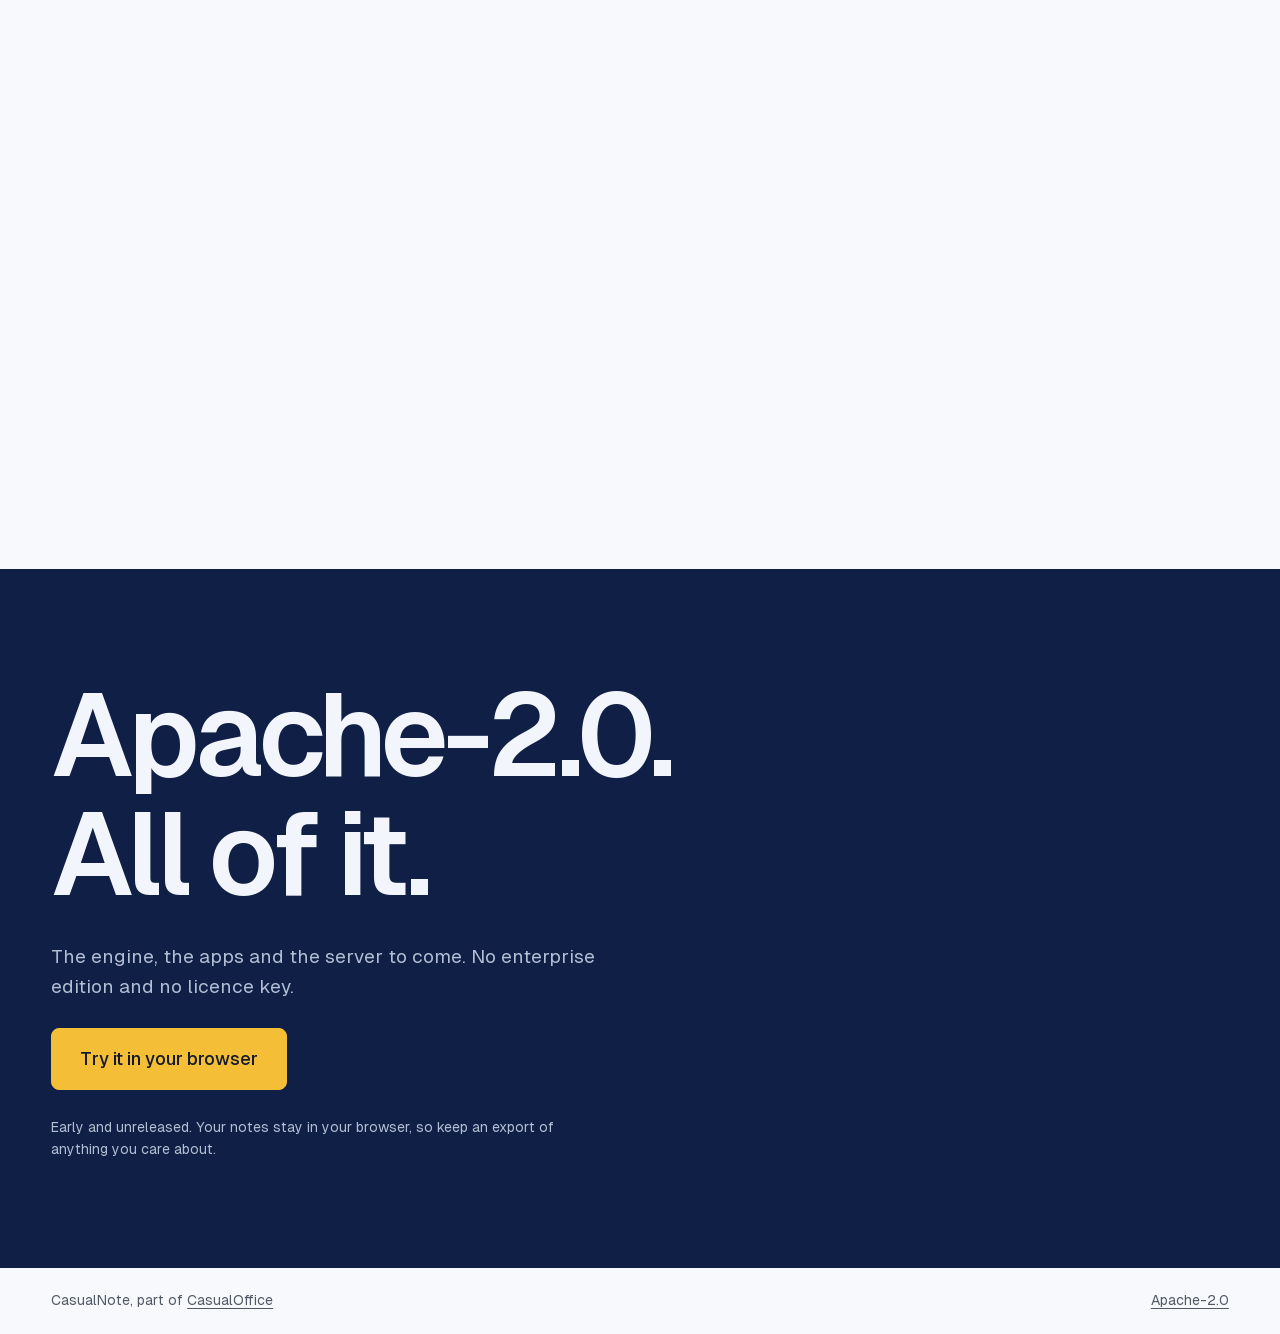
==== commit 4bac75db: "feat(site): one application stage, complementary palette, smooth motion (WEB-07, instruction 16) Wor" ====
--- a/site/index.html
+++ b/site/index.html
@@ -28,59 +28,24 @@
   <section class="hero" id="hero">
     <canvas class="hero-ink" id="heroInk" aria-hidden="true"></canvas>
     <div class="hero-copy">
-      <svg class="ink doodle" viewBox="0 0 380 300" aria-hidden="true">
-        <path pathLength="1" class="fg" d="M66 26C130 22 196 22 256 24l52 50c2 62 3 134 1 202-82 5-164 5-243 1-3-82-3-168 0-251z"/>
-        <path pathLength="1" class="fg" d="M256 24c-2 18-2 36 0 50 18 2 35 1 52 0"/>
-        <path pathLength="1" class="fg" d="M96 62c30-3 74-4 118-3"/>
-        <path pathLength="1" d="M96 108c5-3 9-4 15-1l-3 18c-5 2-10 2-15 0z"/>
-        <path pathLength="1" class="tick" d="M99 115l6 7 13-17"/>
-        <path pathLength="1" class="fg" d="M132 116c26-3 52-6 78 0 20 3 40 1 62-3"/>
-        <path pathLength="1" class="fg" d="M96 160c44-5 80 5 120 1 18-2 38-4 56-1"/>
-        <path pathLength="1" d="M96 204c20-14 26 12 42 2s22-12 36 0 22 8 40-3"/>
-        <g class="doodle-pen"><path pathLength="1" class="fg" d="M218 206l92-92c8-7 26 10 19 19l-92 92-26 7z"/><path pathLength="1" class="fg" d="M298 126l19 19"/></g>
-      </svg>
-      <h1>Write in any language.<br>Keep <span class="marked">every word.<svg class="ink under" viewBox="0 0 400 24" preserveAspectRatio="none" aria-hidden="true"><path pathLength="1" d="M4 15C60 7 118 6 182 9c70 3 140 1 214-3"/><path pathLength="1" class="late" d="M92 21c62-6 130-7 212-5"/></svg></span></h1>
+      <h1>Write in any language.<br>Keep <span class="marked"><span class="hl"></span><span class="hl-t">every word.</span></span></h1>
       <p class="lede">Documents, databases, canvas and pen, on your machine, under a licence that stays open.</p>
       <div class="cta">
         <a class="btn primary" href="app/?demo=1">Try it in your browser</a>
         <a class="btn" href="https://github.com/CasualOffice/casualnote">Read the source</a>
       </div>
-      <p class="pen-hint" id="penHint"><svg class="ink hint-arrow" viewBox="0 0 60 44" aria-hidden="true"><path pathLength="1" d="M56 6C38 4 20 12 10 34"/><path pathLength="1" class="late" d="M4 22l6 13 12-7"/></svg><span id="penHintText">This page takes ink. Draw on it.</span> <button type="button" class="clear" id="penClear" hidden>Clear</button></p>
+      <p class="pen-hint" id="penHint"><span id="penHintText">This page takes ink. Draw on it.</span> <button type="button" class="clear" id="penClear" hidden>Clear</button></p>
     </div>
-    <figure class="stage" id="heroStage">
-      <picture>
-        <source srcset="assets/app-page-dark.png" media="(prefers-color-scheme: dark)">
-        <img src="assets/app-page.png" width="2880" height="1800" fetchpriority="high" alt="The CasualNote app, showing a launch plan page with a task board in the text, an outline and a map of connected pages.">
-      </picture>
-    </figure>
   </section>
 
-  <section class="morph" id="page" aria-labelledby="morphTitle">
-    <div class="morph-pin">
-      <div class="morph-head">
-        <h2 id="morphTitle">One page. Write it, then lay it out.</h2>
-        <div class="switch" role="group" aria-label="Page view">
-          <span class="switch-thumb" id="switchThumb"></span>
-          <button type="button" id="toPage" aria-pressed="true">Page</button>
-          <button type="button" id="toCanvas" aria-pressed="false">Canvas</button>
-        </div>
+  <section class="tour" id="page" aria-label="The product">
+    <div class="tour-marks" aria-hidden="true"><span class="mark"></span><span class="mark"></span><span class="mark"></span><span class="mark"></span></div>
+    <div class="tour-pin">
+      <div class="tour-copy">
+        <div class="caps"><div class="cap" data-step="0"><h2>Write it.</h2><p>Slash commands, Markdown, links and backlinks, with tables and boards right inside the page.</p></div><div class="cap" data-step="1"><h2>Lay it out.</h2><p>One switch turns the page into a canvas. Your text stays editable beside sticky notes, shapes and pressure-aware ink.</p></div><div class="cap" data-step="2"><h2>See how it connects.</h2><p>A knowledge graph worked out from your pages, tags, tasks and people, so it always agrees with them.</p></div><div class="cap" data-step="3"><h2>Make it yours.</h2><p>The whole interface follows your language. In Arabic it mirrors, down to the menus and icons.</p></div></div>
+        <div class="tour-nav" role="group" aria-label="Choose a view"><button type="button" data-go="0">Write</button><button type="button" data-go="1">Lay out</button><button type="button" data-go="2">Connect</button><button type="button" data-go="3">Language</button></div>
       </div>
-      <div class="sheet" id="sheet">
-        <div class="dots" id="dots"></div>
-        <div class="sheet-world" id="world">
-          <h3 class="m-item m-title" data-k="title">Why would someone switch?</h3>
-          <p class="m-item" data-k="p1">Two reasons came up every time we asked people who had tried to leave their old notes app.</p>
-          <p class="m-item m-check" data-k="t1"><span class="box"></span>Import has to work the first time</p>
-          <p class="m-item m-check" data-k="t2"><span class="box"></span>It must feel fast on an old laptop</p>
-          <p class="m-item m-check" data-k="t3"><span class="box on"></span>Share one page with a single link</p>
-          <p class="m-item m-sticky" data-k="s1" data-late>Show the import report before anything changes</p>
-          <p class="m-item m-sticky alt" data-k="s2" data-late lang="zh-Hans">离线也能用</p>
-          <p class="m-item m-shape" data-k="r1" data-late>Old notes app</p>
-          <p class="m-item m-shape round" data-k="r2" data-late>Your notes, intact</p>
-          <svg class="world-ink" id="worldInk" aria-hidden="true"><path id="wArrow" pathLength="1"/><path id="wHead" pathLength="1"/><path id="wCircle" pathLength="1"/></svg>
-        </div>
-      </div>
-      <p class="morph-foot">The same note in both views. Ink, shapes and sticky notes stay with the page.</p>
+      <div class="app-frame"><picture class="shot" data-step="0"><source srcset="assets/app-page-dark.webp" media="(prefers-color-scheme: dark)"><img src="assets/app-page-light.webp" width="2160" height="1350" decoding="async" alt="The CasualNote app showing a launch plan page with a task board in the text."></picture><picture class="shot" data-step="1"><source srcset="assets/app-canvas-dark.webp" media="(prefers-color-scheme: dark)"><img src="assets/app-canvas-light.webp" width="2160" height="1350" decoding="async" alt="The same kind of page as a canvas, with text, sticky notes, shapes, an arrow and a pen stroke."></picture><picture class="shot" data-step="2"><source srcset="assets/app-graph-dark.webp" media="(prefers-color-scheme: dark)"><img src="assets/app-graph-light.webp" width="2160" height="1350" decoding="async" alt="The knowledge graph view, with pages, tags and people joined by lines."></picture><picture class="shot" data-step="3"><source srcset="assets/app-arabic-dark.webp" media="(prefers-color-scheme: dark)"><img src="assets/app-arabic-light.webp" width="2160" height="1350" decoding="async" alt="The app with its interface in Arabic, mirrored right to left."></picture></div>
     </div>
   </section>
 
@@ -94,18 +59,6 @@
       </div>
       <div class="tabs" role="group" aria-label="Choose a language" id="tongueTabs"></div>
       <p class="fine">Interface translations are drafts until native speakers review them.</p>
-    </div>
-  </section>
-
-  <section class="graph" id="knowledge" aria-labelledby="graphTitle">
-    <canvas id="graphCanvas" role="img" aria-label="A knowledge graph of pages, tags, tasks and people, with lines between them. You can drag the points."></canvas>
-    <div class="graph-copy">
-      <h2 id="graphTitle">See how your notes connect.</h2>
-      <p>Worked out from your pages, tags, tasks and people, so it always agrees with them. Hover a point to follow it, or pull it around.</p>
-      <ul class="legend">
-        <li><svg viewBox="0 0 34 4" aria-hidden="true"><path d="M1 2h32"/></svg>Links you made</li>
-        <li><svg class="dash" viewBox="0 0 34 4" aria-hidden="true"><path d="M1 2h32"/></svg>Suggested, and always marked as a guess</li>
-      </ul>
     </div>
   </section>
 
@@ -186,9 +139,9 @@
   </section>
 
   <section class="end" id="end" aria-labelledby="endTitle">
-    <h2 id="endTitle">Apache-2.0.<br><span class="marked">All of it.<svg class="ink under" viewBox="0 0 400 24" preserveAspectRatio="none" aria-hidden="true"><path pathLength="1" d="M4 13c84-8 182-9 392-4"/></svg></span></h2>
+    <h2 id="endTitle">Apache-2.0.<br><span class="marked"><span class="hl"></span><span class="hl-t">All of it.</span></span></h2>
     <p>The engine, the apps and the server to come. No enterprise edition and no licence key.</p>
-    <a class="btn primary big" href="app/?demo=1">Try it in your browser</a>
+    <a class="btn mari big" href="app/?demo=1">Try it in your browser</a>
     <p class="fine">Early and unreleased. Your notes stay in your browser, so keep an export of anything you care about.</p>
   </section>
 </main>
--- a/site/style.css
+++ b/site/style.css
@@ -1,15 +1,18 @@
-/* The page behaves like a notebook: cobalt ink on paper, and motion only where it demonstrates something. */
+/* Colour: cobalt ink (oklch hue 265) and its true complement, a marigold highlighter (hue 85), over neutrals tinted
+   toward the ink. Roughly 60% paper, 30% navy, 10% accents, and marigold stays rare so it keeps its force.
+   Motion: only transform and opacity on elements that hold their own layer, with no per-frame script. */
 @font-face { font-family: "Geist"; src: url("assets/Geist-Variable.woff2") format("woff2"); font-weight: 100 900; font-display: swap; }
 :root {
-  --paper: #fafaf8; --panel: #f1f1ed; --raise: #fff; --fg: #15171c; --muted: #565a63; --line: #e0e0da;
-  --ink: #1f47d6; --ink-soft: #e4e9fb; --on-ink: #fff; --band: #1a3cb8; --on-band: #f4f6ff; --on-band-muted: #c7d2f8;
-  --shadow: 28 38 90; --radius: 8px; --ease: cubic-bezier(.16, 1, .3, 1);
+  --paper: #f8f9fc; --panel: #edf0f6; --raise: #fff; --fg: #141a29; --muted: #515866; --line: #dadee6;
+  --ink: #1f47d6; --on-ink: #fff; --navy: #101f45; --navy-line: #2a3b6b; --on-navy: #f2f5fb; --on-navy-muted: #b3bed5;
+  --mari: #f4bf36; --mari-soft: #fde9be; --on-mari: #141a29;
+  --shadow: 16 31 69; --radius: 8px; --ease: cubic-bezier(.16, 1, .3, 1);
   --ui: "Geist", -apple-system, "Segoe UI", "PingFang SC", "Microsoft YaHei", "Noto Sans SC", "Noto Sans JP", "Noto Sans Arabic", "Noto Sans Devanagari", system-ui, sans-serif;
   --gutter: clamp(20px, 4vw, 56px);
 }
 @media (prefers-color-scheme: dark) { :root {
-  --paper: #111318; --panel: #1a1d24; --raise: #20242c; --fg: #eeeef0; --muted: #a4a8b2; --line: #2c3039;
-  --ink: #7ea2ff; --ink-soft: #232c49; --on-ink: #0b1224; --band: #1b2f78; --on-band: #f0f3ff; --on-band-muted: #c2cdf5;
+  --paper: #0b0f19; --panel: #131927; --raise: #1b2130; --fg: #eceef3; --muted: #a1a8b6; --line: #272e3d;
+  --ink: #7aa1fc; --on-ink: #0b0f19; --navy: #131c36; --navy-line: #2a3656; --mari-soft: #2c2616;
   --shadow: 0 0 0; color-scheme: dark;
 } }
 * { box-sizing: border-box; }
@@ -21,206 +24,181 @@
 button { font: inherit; color: inherit; background: none; border: 0; padding: 0; cursor: pointer; }
 :focus-visible { outline: 2px solid var(--ink); outline-offset: 2px; border-radius: 4px; }
 h1, h2, h3 { margin: 0; font-weight: 600; text-wrap: balance; }
-h1 { font-size: clamp(2.6rem, 1.2rem + 5.4vw, 5.75rem); line-height: 1.02; letter-spacing: -.045em; }
-h2 { font-size: clamp(2rem, 1.2rem + 2.9vw, 3.75rem); line-height: 1.04; letter-spacing: -.038em; }
+h1 { font-size: clamp(2.6rem, 1.2rem + 5.2vw, 5.5rem); line-height: 1.04; letter-spacing: -.045em; }
+h2 { font-size: clamp(2rem, 1.2rem + 2.9vw, 3.75rem); line-height: 1.05; letter-spacing: -.038em; }
 h3 { font-size: 1.1875rem; letter-spacing: -.015em; line-height: 1.25; }
 p { margin: 0; text-wrap: pretty; }
 .fine { font-size: .875rem; }
 
 /* Top */
-.top { position: sticky; top: 0; z-index: 20; background: color-mix(in srgb, var(--paper) 86%, transparent); backdrop-filter: blur(14px); -webkit-backdrop-filter: blur(14px); }
+.top { position: sticky; top: 0; z-index: 20; background: var(--paper); }
 .top-in { display: flex; justify-content: space-between; align-items: center; gap: 16px; height: 64px; padding-inline: var(--gutter); max-width: 1500px; margin-inline: auto; }
-.brand { display: inline-flex; align-items: center; gap: 10px; font-weight: 600; letter-spacing: -.02em; text-decoration: none; font-size: 1.125rem; }
+.brand { display: inline-flex; align-items: center; gap: 8px; font-weight: 600; letter-spacing: -.02em; text-decoration: none; font-size: 1.125rem; }
 .top nav { display: flex; gap: clamp(14px, 2.4vw, 30px); font-size: .9375rem; color: var(--muted); }
 .top nav a { text-decoration: none; transition: color .2s; }
 .top nav a:hover { color: var(--fg); }
 
 /* Buttons */
-.btn { position: relative; display: inline-flex; align-items: center; justify-content: center; overflow: hidden; isolation: isolate; padding: 12px 20px; border: 1px solid var(--line); border-radius: var(--radius); text-decoration: none; font-weight: 500; white-space: nowrap; background: var(--raise); transition: transform .25s var(--ease), border-color .2s, color .25s; }
+.btn { display: inline-flex; align-items: center; justify-content: center; padding: 12px 20px; border: 1px solid var(--line); border-radius: var(--radius); text-decoration: none; font-weight: 500; white-space: nowrap; background: var(--raise); transition: transform .25s var(--ease), border-color .2s, background-color .2s; }
 .btn:hover { border-color: var(--fg); transform: translateY(-2px); }
 .btn:active { transform: translateY(0) scale(.985); }
-.btn.primary { background: var(--ink); border-color: var(--ink); color: var(--on-ink); box-shadow: 0 10px 26px -12px rgb(var(--shadow) / .55); }
-.btn.primary::after { content: ""; position: absolute; inset: 0; z-index: -1; background: var(--fg); transform: translateY(101%); transition: transform .4s var(--ease); }
-.btn.primary:hover { color: var(--paper); border-color: var(--fg); }
-.btn.primary:hover::after { transform: translateY(0); }
+.btn.primary { background: var(--ink); border-color: var(--ink); color: var(--on-ink); }
+.btn.primary:hover { border-color: var(--ink); }
+.btn.mari { background: var(--mari); border-color: var(--mari); color: var(--on-mari); }
+.btn.mari:hover { border-color: var(--on-navy); }
 .btn.small { padding: 7px 13px; font-size: .9375rem; }
 .btn.big { padding: 16px 28px; font-size: 1.125rem; }
 
-/* Self-drawing ink */
+/* The highlighter: a marigold band that swipes across, behind words that turn dark to sit on it */
+.marked { position: relative; display: inline-block; white-space: nowrap; isolation: isolate; }
+.hl { position: absolute; z-index: -1; inset: .1em -.05em .04em; background: var(--mari); border-radius: 3px; transform-origin: 0 50%; }
+.hl-t { color: var(--on-mari); }
+.js .hl { transform: scaleX(0); transition: transform .9s .25s var(--ease); }
+.js .hl-t { color: inherit; transition: color .35s .45s; }
+.js .drawn .hl { transform: none; }
+.js .drawn .hl-t { color: var(--on-mari); }
+
+/* Self-drawing ink, on the export diagram */
 .ink { overflow: visible; fill: none; stroke: var(--ink); stroke-linecap: round; stroke-linejoin: round; }
 .ink path { stroke-dasharray: 1; stroke-dashoffset: 0; }
 .js .ink path { stroke-dashoffset: 1; transition: stroke-dashoffset 1s .15s cubic-bezier(.65, 0, .35, 1); }
-.js .ink path.late { transition-delay: .85s; transition-duration: .55s; }
 .js .drawn .ink path { stroke-dashoffset: 0; }
-.marked { position: relative; display: inline-block; white-space: nowrap; }
-.under { position: absolute; inset-inline: -.04em; bottom: -.17em; width: calc(100% + .08em); height: .24em; stroke-width: 5; }
 
 /* Reveal */
-.js .reveal { opacity: 0; transform: translateY(26px); transition: opacity .9s var(--ease), transform .9s var(--ease); }
+.js .reveal { opacity: 0; transform: translateY(22px); transition: opacity .8s var(--ease), transform .8s var(--ease); }
 .js .reveal.in { opacity: 1; transform: none; }
-.js .bento .reveal:nth-child(2) { transition-delay: .08s; }
-.js .bento .reveal:nth-child(3) { transition-delay: .14s; }
-.js .bento .reveal:nth-child(4) { transition-delay: .2s; }
+.js .bento .reveal:nth-child(2) { transition-delay: .07s; }
+.js .bento .reveal:nth-child(3) { transition-delay: .12s; }
+.js .bento .reveal:nth-child(4) { transition-delay: .17s; }
 
 /* Hero */
-.hero { position: relative; padding: clamp(36px, 7vh, 84px) var(--gutter) 0; max-width: 1500px; margin-inline: auto; cursor: crosshair; }
+.hero { position: relative; padding: clamp(28px, 6vh, 72px) var(--gutter) clamp(36px, 6vh, 64px); max-width: 1500px; margin-inline: auto; cursor: crosshair; }
 .hero a, .hero button { cursor: pointer; }
 .hero-ink { position: absolute; inset: 0; width: 100%; height: 100%; z-index: 3; pointer-events: none; }
-.hero-copy { position: relative; display: grid; gap: clamp(18px, 2.6vh, 26px); justify-items: start; }
-.lede { font-size: clamp(1.125rem, 1rem + .6vw, 1.4375rem); line-height: 1.4; color: var(--muted); max-width: 34ch; letter-spacing: -.012em; }
+.hero-copy { position: relative; display: grid; gap: clamp(16px, 2.4vh, 24px); justify-items: start; }
+.lede { font-size: clamp(1.125rem, 1rem + .6vw, 1.4375rem); line-height: 1.4; color: var(--muted); max-width: 44ch; letter-spacing: -.012em; }
 .cta { position: relative; z-index: 4; display: flex; flex-wrap: wrap; gap: 10px; }
-.pen-hint { position: absolute; inset-inline-end: clamp(0px, 3vw, 60px); bottom: 2px; display: flex; align-items: center; gap: 10px; color: var(--muted); font-size: .9375rem; }
-.hint-arrow { width: 46px; height: 34px; stroke-width: 2.6; flex: none; transform: translateY(-14px); }
+.pen-hint { position: absolute; inset-inline-end: 0; bottom: 12px; display: flex; align-items: center; gap: 10px; color: var(--muted); font-size: .9375rem; }
 .clear { position: relative; z-index: 4; text-decoration: underline; text-underline-offset: 3px; color: var(--fg); }
 @media (hover: none) { .pen-hint { display: none; } }
-.doodle { position: absolute; inset-inline-end: clamp(0px, 3vw, 60px); top: -14px; width: clamp(260px, 25vw, 380px); height: auto; stroke-width: 2.4; pointer-events: none; }
-.doodle .fg { stroke: var(--fg); }
-.doodle .tick { stroke-width: 3.4; }
-.js .doodle path { transition-duration: 1.1s; }
-.doodle path:nth-child(2) { transition-delay: .35s; } .doodle path:nth-child(3) { transition-delay: .6s; } .doodle path:nth-child(4) { transition-delay: .8s; } .doodle path:nth-child(5) { transition-delay: 1s; } .doodle path:nth-child(6) { transition-delay: 1.2s; } .doodle path:nth-child(7) { transition-delay: 1.4s; } .doodle path:nth-child(8) { transition-delay: 1.6s; }
-.doodle-pen { transform-box: fill-box; transform-origin: 8% 92%; }
-.js .doodle-pen { opacity: 0; transition: opacity .5s 1.5s; }
-.js .drawn .doodle-pen { opacity: 1; animation: write 2.8s 2s ease-in-out infinite; }
-@keyframes write { 0%, 100% { transform: translate(0, 0) rotate(0); } 25% { transform: translate(-7px, 3px) rotate(-2deg); } 50% { transform: translate(5px, 1px) rotate(1.5deg); } 75% { transform: translate(-3px, 4px) rotate(-1deg); } }
-@media (max-width: 1080px) { .doodle { display: none; } }
-.js .hero-copy h1, .js .lede, .js .cta { animation: rise 1.1s var(--ease) both; }
-.js .lede { animation-delay: .1s; }
-.js .cta { animation-delay: .18s; }
-@keyframes rise { from { opacity: 0; transform: translateY(22px); } }
-.stage { margin: clamp(36px, 6vh, 64px) 0 0; perspective: 1600px; }
-.stage picture { display: block; transform-origin: 50% 0; border-radius: var(--radius) var(--radius) 0 0; overflow: hidden; border: 1px solid var(--line); box-shadow: 0 50px 110px -40px rgb(var(--shadow) / .45), 0 12px 30px -18px rgb(var(--shadow) / .3); will-change: transform; }
-
-/* Page to canvas */
-.morph { height: 320vh; margin-top: clamp(64px, 12vh, 140px); }
-.morph-pin { position: sticky; top: 64px; height: calc(100dvh - 64px); display: grid; grid-template-rows: auto minmax(0, 1fr) auto; gap: clamp(12px, 2.2vh, 22px); padding: clamp(8px, 2vh, 20px) var(--gutter) clamp(12px, 2.4vh, 24px); max-width: 1500px; margin-inline: auto; }
-.morph-head { display: flex; justify-content: space-between; align-items: flex-end; gap: 12px 28px; flex-wrap: wrap; }
-.morph-head h2 { font-size: clamp(1.7rem, 1.1rem + 2.1vw, 3rem); }
-.morph-foot { color: var(--muted); font-size: .9375rem; }
-.switch { position: relative; display: grid; grid-template-columns: 1fr 1fr; background: var(--panel); border-radius: var(--radius); padding: 3px; flex: none; }
-.switch button { position: relative; padding: 7px 18px; font-weight: 500; font-size: .9375rem; border-radius: 6px; color: var(--muted); transition: color .3s; }
-.switch button[aria-pressed="true"] { color: var(--fg); }
-.switch-thumb { position: absolute; top: 3px; bottom: 3px; inset-inline-start: 3px; width: calc(50% - 3px); background: var(--raise); border-radius: 6px; box-shadow: 0 2px 6px rgb(var(--shadow) / .18); transition: transform .5s var(--ease); }
-.sheet { position: relative; background: var(--raise); border: 1px solid var(--line); border-radius: var(--radius); overflow: hidden; box-shadow: 0 40px 90px -50px rgb(var(--shadow) / .5); }
-.dots { position: absolute; inset: 0; opacity: 0; background-image: radial-gradient(color-mix(in srgb, var(--fg) 26%, transparent) 1px, transparent 1.2px); background-size: 22px 22px; }
-.sheet-world { position: absolute; top: 0; left: 0; transform-origin: 0 0; }
-.m-item { position: absolute; top: 0; left: 0; margin: 0; font-size: 19px; line-height: 1.45; will-change: transform; transform-origin: 0 0; }
-.m-title { font-size: 34px; letter-spacing: -.03em; line-height: 1.1; font-weight: 600; }
-.m-check { display: flex; gap: 11px; align-items: baseline; }
-.box { flex: none; width: 15px; height: 15px; border: 1.5px solid var(--fg); border-radius: 3px; translate: 0 2px; }
-.box.on { background: var(--ink); border-color: var(--ink); }
-.m-sticky { padding: 14px 16px; background: var(--ink-soft); border-radius: 4px; font-size: 18px; line-height: 1.3; box-shadow: 0 16px 26px -18px rgb(var(--shadow) / .5); }
-.m-sticky.alt { background: var(--ink); color: var(--on-ink); font-weight: 500; }
-.m-shape { display: grid; place-items: center; text-align: center; border: 2px solid var(--fg); border-radius: 4px; font-size: 17px; padding: 8px; }
-.m-shape.round { border-radius: 50%; }
-.js .m-item[data-late] { opacity: 0; }
-.world-ink { position: absolute; top: 0; left: 0; overflow: visible; fill: none; stroke: var(--ink); stroke-width: 3; stroke-linecap: round; stroke-linejoin: round; pointer-events: none; }
-.world-ink path { stroke-dasharray: 1; stroke-dashoffset: 1; }
-/* Without motion the switch simply changes the view, and nothing is pinned. */
-html:not(.js) .morph, .still .morph { height: auto; }
-html:not(.js) .morph-pin { position: static; height: auto; }
-html:not(.js) .sheet, html:not(.js) .switch { display: none; }
-.still .morph-pin { position: static; height: min(760px, 100dvh); }
+.js .hero-copy > * { animation: rise .9s var(--ease) both; }
+.js .lede { animation-delay: .08s; }
+.js .cta { animation-delay: .14s; }
+@keyframes rise { from { opacity: 0; transform: translateY(18px); } }
+
+/* The application has one place on this page: whole, on the navy stage, and it changes view as you read. */
+.tour { position: relative; height: 400dvh; background: var(--navy); color: var(--on-navy); }
+.tour-marks { position: absolute; inset: 0; display: grid; grid-template-rows: repeat(4, 1fr); pointer-events: none; }
+.tour-pin { position: sticky; top: 64px; height: calc(100dvh - 64px); overflow: hidden; display: grid; grid-template-columns: minmax(280px, 3fr) minmax(0, 9fr); gap: clamp(28px, 3.4vw, 56px); padding-inline: max(var(--gutter), calc((100vw - 1500px) / 2 + var(--gutter))); align-items: center; }
+.tour-copy { display: grid; gap: 28px; }
+.caps { display: grid; }
+.cap { grid-area: 1 / 1; display: grid; align-content: start; gap: 16px; opacity: 0; transform: translateY(16px); transition: opacity .55s var(--ease), transform .55s var(--ease); pointer-events: none; }
+.cap.on { opacity: 1; transform: none; transition-delay: .1s; }
+.cap h2 { font-size: clamp(2rem, 1.2rem + 2.2vw, 3.25rem); }
+.cap p { color: var(--on-navy-muted); font-size: 1.0625rem; line-height: 1.45; max-width: 34ch; }
+.tour-nav { display: flex; flex-wrap: wrap; gap: 4px; margin-inline-start: -10px; }
+.tour-nav button { padding: 6px 10px; color: var(--on-navy-muted); font-size: .9375rem; border-radius: 6px; transition: color .25s; }
+.tour-nav button:hover { color: var(--on-navy); }
+.tour-nav button[aria-pressed="true"] { color: var(--mari); font-weight: 500; }
+.app-frame { position: relative; width: min(100%, calc((100dvh - 112px) * 1.6)); justify-self: end; aspect-ratio: 16 / 10; border-radius: var(--radius); overflow: hidden; background: var(--panel); box-shadow: 0 0 0 1px var(--navy-line); }
+.shot { position: absolute; inset: 0; opacity: 0; transform: scale(1.012); transition: opacity .55s ease, transform .9s var(--ease); will-change: opacity, transform; }
+.shot.on { opacity: 1; transform: none; }
+.shot img { width: 100%; height: 100%; object-fit: cover; object-position: 0 0; }
+html:not(.js) .tour { height: auto; }
+html:not(.js) .tour-pin { position: static; height: auto; display: block; padding: 40px var(--gutter); }
+html:not(.js) .cap { position: static; opacity: 1; transform: none; margin-block-end: 20px; }
+html:not(.js) .app-frame { width: 100%; }
+html:not(.js) .shot:first-child { opacity: 1; }
+html:not(.js) .tour-nav { display: none; }
 
 /* Languages */
-.tongue { background: var(--band); color: var(--on-band); padding-block: clamp(72px, 13vh, 150px); margin-top: clamp(48px, 8vh, 100px); }
+.tongue { padding-block: clamp(72px, 13vh, 150px) clamp(40px, 7vh, 80px); }
 .tongue-in { max-width: 1500px; margin-inline: auto; padding-inline: var(--gutter); }
 .tongue h2 { max-width: 16ch; }
-.sub { margin-top: 18px; max-width: 54ch; color: var(--on-band-muted); font-size: 1.125rem; line-height: 1.45; }
-.typer { position: relative; min-height: clamp(150px, 26vh, 270px); margin-block: clamp(40px, 7vh, 72px) clamp(20px, 3vh, 32px); }
+.sub { margin-top: 18px; max-width: 54ch; color: var(--muted); font-size: 1.125rem; line-height: 1.45; }
+.typer { position: relative; min-height: clamp(150px, 26vh, 270px); margin-block: clamp(36px, 6vh, 64px) clamp(16px, 3vh, 28px); }
 .typed { font-size: clamp(2.1rem, 1rem + 5vw, 5.5rem); line-height: 1.22; letter-spacing: -.02em; font-weight: 500; text-align: start; }
 .typed[lang="ar"], .typed[lang="hi"] { letter-spacing: 0; line-height: 1.4; }
-.typed .comp { text-decoration: underline; text-underline-offset: .12em; text-decoration-thickness: 2px; color: var(--on-band-muted); }
-.caret { display: inline-block; width: 3px; height: .95em; margin-inline-start: 3px; background: currentColor; vertical-align: -.1em; animation: blink 1.05s steps(1) infinite; }
+.typed .comp { color: var(--ink); text-decoration: underline; text-decoration-color: var(--mari); text-underline-offset: .12em; text-decoration-thickness: 3px; }
+.caret { display: inline-block; width: 3px; height: .95em; margin-inline-start: 3px; background: var(--ink); vertical-align: -.1em; animation: blink 1.05s steps(1) infinite; }
 @keyframes blink { 50% { opacity: 0; } }
-.cands { position: absolute; display: flex; gap: 2px; padding: 5px; background: var(--raise); color: var(--fg); border-radius: 6px; font-size: 1.125rem; font-weight: 400; letter-spacing: 0; box-shadow: 0 18px 40px -14px rgb(0 0 0 / .55); z-index: 2; white-space: nowrap; }
+.cands { position: absolute; display: flex; gap: 2px; padding: 5px; background: var(--raise); color: var(--fg); border-radius: 6px; font-size: 1.125rem; font-weight: 400; letter-spacing: 0; box-shadow: 0 14px 34px -14px rgb(var(--shadow) / .5), 0 0 0 1px var(--line); z-index: 2; white-space: nowrap; }
 .cands[hidden] { display: none; }
 .cands span { padding: 3px 10px; border-radius: 4px; }
-.cands span:first-child { background: var(--ink); color: var(--on-ink); }
+.cands span:first-child { background: var(--mari); color: var(--on-mari); }
 .cands small { opacity: .65; margin-inline-end: 5px; font-size: .75em; }
-.tabs { display: flex; flex-wrap: wrap; gap: 4px 6px; margin-block-end: 22px; }
-.tabs button { padding: 7px 14px; border-radius: 6px; color: var(--on-band-muted); transition: background .25s, color .25s; }
-.tabs button:hover { color: var(--on-band); }
-.tabs button[aria-pressed="true"] { background: var(--on-band); color: #16245f; font-weight: 500; }
-.tongue .fine { color: var(--on-band-muted); }
-
-/* Graph */
-.graph { position: relative; height: clamp(600px, 96vh, 980px); }
-.graph canvas { position: absolute; inset: 0; width: 100%; height: 100%; touch-action: pan-y; cursor: grab; }
-.graph canvas.drag { cursor: grabbing; }
-.graph-copy { position: relative; display: grid; gap: 14px; max-width: min(520px, calc(100% - 2 * var(--gutter))); padding: clamp(40px, 8vh, 96px) 0 0; margin-inline-start: max(var(--gutter), calc((100% - 1500px) / 2 + var(--gutter))); pointer-events: none; }
-.graph-copy p { color: var(--muted); max-width: 40ch; }
-.legend { list-style: none; margin: 0; padding: 0; display: grid; gap: 4px; font-size: .875rem; color: var(--muted); }
-.legend li { display: flex; align-items: center; gap: 10px; }
-.legend svg { width: 34px; height: 4px; flex: none; stroke: var(--ink); stroke-width: 2; }
-.legend .dash { stroke-dasharray: 4 4; }
+.tabs { display: flex; flex-wrap: wrap; gap: 4px 6px; margin-block-end: 20px; }
+.tabs button { padding: 7px 14px; border-radius: 6px; color: var(--muted); transition: background-color .25s, color .25s; }
+.tabs button:hover { color: var(--fg); }
+.tabs button[aria-pressed="true"] { background: var(--panel); color: var(--fg); font-weight: 500; }
+.tongue .fine { color: var(--muted); }
 
 /* AI */
-.ai { display: grid; grid-template-columns: minmax(0, 5fr) minmax(0, 7fr); gap: clamp(36px, 6vw, 96px); align-items: center; max-width: 1500px; margin-inline: auto; padding: clamp(72px, 12vh, 140px) var(--gutter); }
+.ai { display: grid; grid-template-columns: minmax(0, 5fr) minmax(0, 7fr); gap: clamp(36px, 6vw, 96px); align-items: center; max-width: 1500px; margin-inline: auto; padding: clamp(56px, 10vh, 120px) var(--gutter); }
 .ai-copy { display: grid; gap: 18px; justify-items: start; }
 .ai-copy > p:first-of-type { font-size: 1.1875rem; line-height: 1.45; color: var(--muted); max-width: 40ch; }
 .seg { display: flex; flex-wrap: wrap; gap: 4px; background: var(--panel); border-radius: var(--radius); padding: 3px; }
-.seg button { padding: 7px 14px; border-radius: 6px; color: var(--muted); font-size: .9375rem; font-weight: 500; transition: background .25s, color .25s; }
-.seg button[aria-pressed="true"] { background: var(--raise); color: var(--fg); box-shadow: 0 2px 6px rgb(var(--shadow) / .16); }
+.seg button { padding: 7px 14px; border-radius: 6px; color: var(--muted); font-size: .9375rem; font-weight: 500; transition: background-color .25s, color .25s; }
+.seg button[aria-pressed="true"] { background: var(--raise); color: var(--fg); }
 .seg-note { color: var(--muted); font-size: .9375rem; max-width: 44ch; }
 .ai-demo { display: grid; grid-template-columns: minmax(0, 1fr) minmax(0, 1fr); background: var(--panel); border-radius: var(--radius); overflow: hidden; min-height: 400px; }
 .ai-note { padding: clamp(22px, 3vw, 38px); background: var(--raise); display: grid; gap: 12px; align-content: start; }
 .ai-note h3 { font-size: 1.5rem; letter-spacing: -.025em; margin-block-end: 6px; }
-.ai-line { position: relative; transition: padding .55s var(--ease); }
-.ai-line::before { content: ""; position: absolute; inset-inline-start: 0; top: .3em; width: 15px; height: 15px; border: 1.5px solid var(--fg); border-radius: 3px; opacity: 0; transform: scale(.3); transition: opacity .35s, transform .55s var(--ease); }
-.ai-line.task { padding-inline-start: 26px; }
+.ai-line { position: relative; transition: transform .5s var(--ease); }
+.ai-line::before { content: ""; position: absolute; inset-inline-start: -26px; top: .3em; width: 15px; height: 15px; border: 1.5px solid var(--fg); border-radius: 3px; opacity: 0; transform: scale(.3); transition: opacity .3s, transform .5s var(--ease); }
+.ai-line.task { transform: translateX(26px); }
 .ai-line.task::before { opacity: 1; transform: none; }
-.ai-line:nth-of-type(3), .ai-line:nth-of-type(3)::before { transition-delay: .08s; }
-.ai-line:nth-of-type(4), .ai-line:nth-of-type(4)::before { transition-delay: .16s; }
 .ai-chat { padding: clamp(18px, 2.4vw, 28px); display: grid; gap: 14px; align-content: end; }
 .ask { justify-self: end; background: var(--ink); color: var(--on-ink); padding: 8px 14px; border-radius: 8px; max-width: 90%; min-height: 40px; }
-.card { background: var(--raise); border-radius: 8px; padding: 16px; display: grid; gap: 10px; box-shadow: 0 16px 34px -22px rgb(var(--shadow) / .55); transition: opacity .6s var(--ease), transform .6s var(--ease); }
+.card { background: var(--raise); border-radius: 8px; padding: 16px; display: grid; gap: 10px; transition: opacity .5s var(--ease), transform .5s var(--ease); }
 .js .card.wait { opacity: 0; transform: translateY(12px); }
 .card-t { font-weight: 500; letter-spacing: -.01em; }
 .card-m { color: var(--muted); font-size: .875rem; line-height: 1.5; }
 .card-b { display: flex; gap: 8px; align-items: center; flex-wrap: wrap; }
 
 /* Export */
-.keep { max-width: 1500px; margin-inline: auto; padding: clamp(20px, 5vh, 60px) var(--gutter) clamp(72px, 12vh, 140px); display: grid; gap: clamp(32px, 6vh, 60px); }
+.keep { max-width: 1500px; margin-inline: auto; padding: clamp(20px, 5vh, 60px) var(--gutter) clamp(64px, 11vh, 130px); display: grid; gap: clamp(32px, 6vh, 56px); }
 .keep-copy { display: grid; gap: 14px; }
 .keep-copy p { color: var(--muted); font-size: 1.1875rem; line-height: 1.45; max-width: 52ch; }
-.unpack { display: grid; grid-template-columns: minmax(150px, 3fr) minmax(70px, 3fr) minmax(0, 7fr); align-items: stretch; min-height: 360px; }
-.pack { display: grid; justify-items: center; align-content: center; gap: 14px; font-weight: 500; letter-spacing: -.01em; transition: transform .9s var(--ease); }
-.js .unpack:not(.drawn) .pack { transform: scale(.86); }
+.unpack { display: grid; grid-template-columns: minmax(150px, 3fr) minmax(70px, 3fr) minmax(0, 7fr); align-items: stretch; min-height: 340px; }
+.pack { display: grid; justify-items: center; align-content: center; gap: 14px; font-weight: 500; letter-spacing: -.01em; }
 .strands { width: 100%; height: 100%; stroke-width: .9; }
-.js .strands path { transition-duration: .9s; }
 .strands path:nth-child(2) { transition-delay: .08s; } .strands path:nth-child(3) { transition-delay: .16s; } .strands path:nth-child(4) { transition-delay: .24s; } .strands path:nth-child(5) { transition-delay: .32s; } .strands path:nth-child(6) { transition-delay: .4s; }
 .files { list-style: none; margin: 0; padding: 0; display: grid; align-content: space-between; }
 .files li { display: flex; flex-wrap: wrap; justify-content: space-between; align-items: baseline; gap: 2px 20px; padding-block: 8px; padding-inline-start: 12px; font-weight: 500; font-size: clamp(1rem, .9rem + .55vw, 1.375rem); letter-spacing: -.015em; overflow-wrap: anywhere; }
 .files small { font-weight: 400; color: var(--muted); font-size: .9375rem; letter-spacing: 0; }
-.js .files li { opacity: 0; transform: translateX(-14px); transition: opacity .7s var(--ease), transform .7s var(--ease); }
+.js .files li { opacity: 0; transform: translateX(-12px); transition: opacity .6s var(--ease), transform .6s var(--ease); }
 .js .unpack.drawn .files li { opacity: 1; transform: none; }
-.files li:nth-child(1) { transition-delay: .35s; } .files li:nth-child(2) { transition-delay: .43s; } .files li:nth-child(3) { transition-delay: .51s; } .files li:nth-child(4) { transition-delay: .59s; } .files li:nth-child(5) { transition-delay: .67s; } .files li:nth-child(6) { transition-delay: .75s; }
+.files li:nth-child(2) { transition-delay: .07s; } .files li:nth-child(3) { transition-delay: .14s; } .files li:nth-child(4) { transition-delay: .21s; } .files li:nth-child(5) { transition-delay: .28s; } .files li:nth-child(6) { transition-delay: .35s; }
 
 /* Status */
-.status { max-width: 1500px; margin-inline: auto; padding: 0 var(--gutter) clamp(72px, 12vh, 140px); }
+.status { max-width: 1500px; margin-inline: auto; padding: 0 var(--gutter) clamp(64px, 11vh, 130px); }
 .bento { display: grid; grid-template-columns: repeat(12, minmax(0, 1fr)); gap: 12px; margin-top: clamp(28px, 5vh, 48px); }
 .tile { border-radius: var(--radius); padding: clamp(22px, 2.6vw, 34px); display: grid; gap: 12px; align-content: start; background: var(--panel); }
 .tile p { color: var(--muted); }
-.t-works { grid-column: span 5; background: var(--ink); color: var(--on-ink); }
-.t-works p { color: inherit; font-size: 1.1875rem; line-height: 1.4; }
+.t-works { grid-column: span 5; background: var(--navy); color: var(--on-navy); }
+.t-works p { color: var(--on-navy-muted); font-size: 1.1875rem; line-height: 1.4; }
 .t-slow { grid-column: span 7; grid-row: span 2; }
 .t-slow dl { margin: 8px 0; display: grid; gap: 18px; }
 .t-slow dt { font-size: clamp(2.5rem, 1.6rem + 2.6vw, 4.25rem); font-weight: 600; letter-spacing: -.04em; line-height: 1; }
 .t-slow dd { margin: 6px 0 0; color: var(--muted); max-width: 46ch; }
 .t-new { grid-column: span 5; }
-.t-next { grid-column: span 12; background: var(--ink-soft); }
+.t-next { grid-column: span 12; background: var(--mari-soft); }
 .t-next p { color: var(--fg); max-width: 76ch; }
 
 /* End */
-.end { display: grid; justify-items: start; gap: clamp(18px, 3vh, 28px); max-width: 1500px; margin-inline: auto; padding: clamp(60px, 11vh, 130px) var(--gutter); }
-.end h2 { font-size: clamp(3rem, 1.2rem + 7.6vw, 8.5rem); line-height: .98; letter-spacing: -.05em; }
-.end > p:not(.fine) { font-size: 1.1875rem; color: var(--muted); max-width: 44ch; }
-.end .fine { color: var(--muted); max-width: 52ch; }
+.end { background: var(--navy); color: var(--on-navy); padding: clamp(64px, 12vh, 140px) max(var(--gutter), calc((100vw - 1500px) / 2 + var(--gutter))); display: grid; justify-items: start; gap: clamp(18px, 3vh, 28px); }
+.end h2 { font-size: clamp(3rem, 1.2rem + 7.6vw, 8.5rem); line-height: 1.02; letter-spacing: -.05em; }
+.end > p:not(.fine) { font-size: 1.1875rem; color: var(--on-navy-muted); max-width: 44ch; }
+.end .fine { color: var(--on-navy-muted); max-width: 52ch; }
 .foot { display: flex; flex-wrap: wrap; justify-content: space-between; gap: 8px 24px; max-width: 1500px; margin-inline: auto; padding: 22px var(--gutter) max(22px, env(safe-area-inset-bottom)); font-size: .875rem; color: var(--muted); }
 
 @media (max-width: 860px) {
   .pen-hint { display: none; }
-  .morph { height: 300vh; }
+  .tour-pin { grid-template-columns: minmax(0, 1fr); grid-template-rows: auto minmax(0, 1fr); gap: 16px; align-items: start; }
+  .tour-copy { padding-block-start: 20px; gap: 10px; }
+  .cap p { max-width: none; font-size: 1rem; }
+  .app-frame { margin-block-start: 0; justify-self: start; width: 190%; margin-inline-start: -46%; }
   .ai { grid-template-columns: minmax(0, 1fr); }
   .ai-demo { min-height: 0; }
   .bento > * { grid-column: span 12; grid-row: auto; }
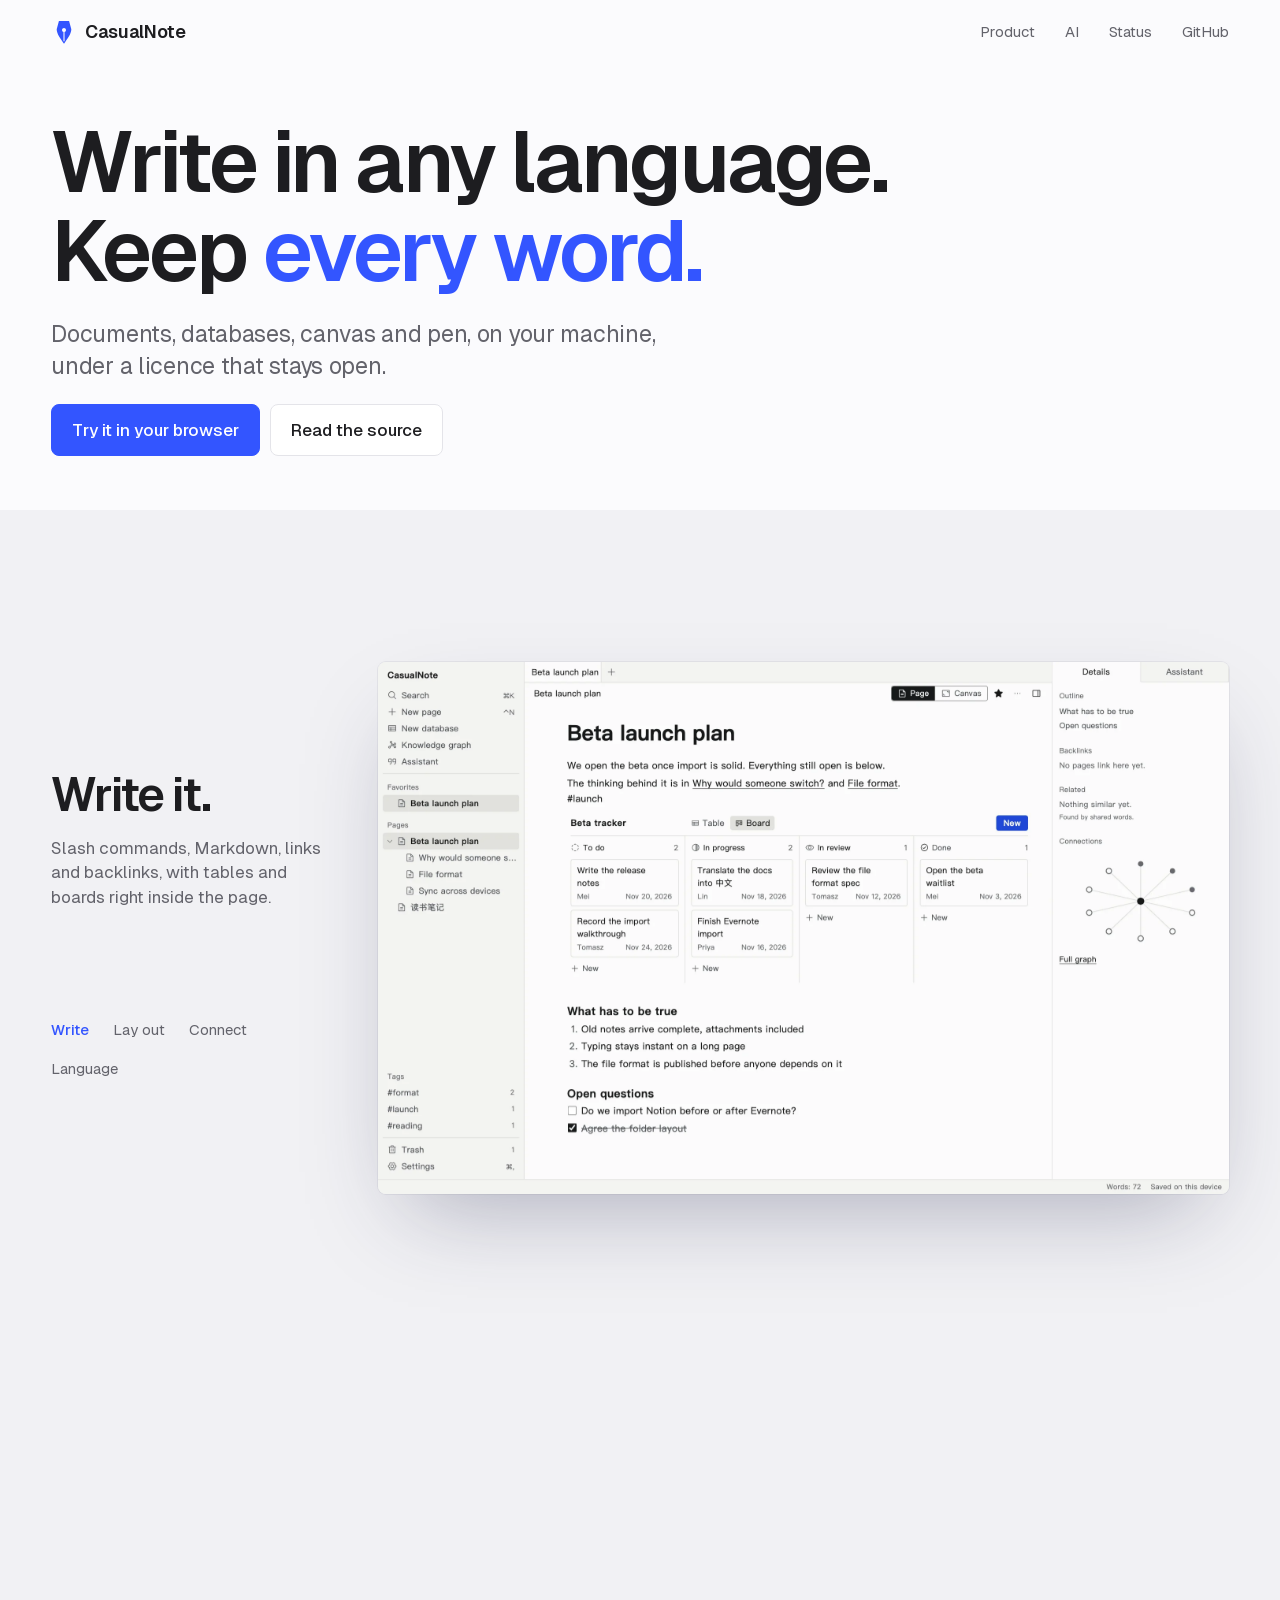
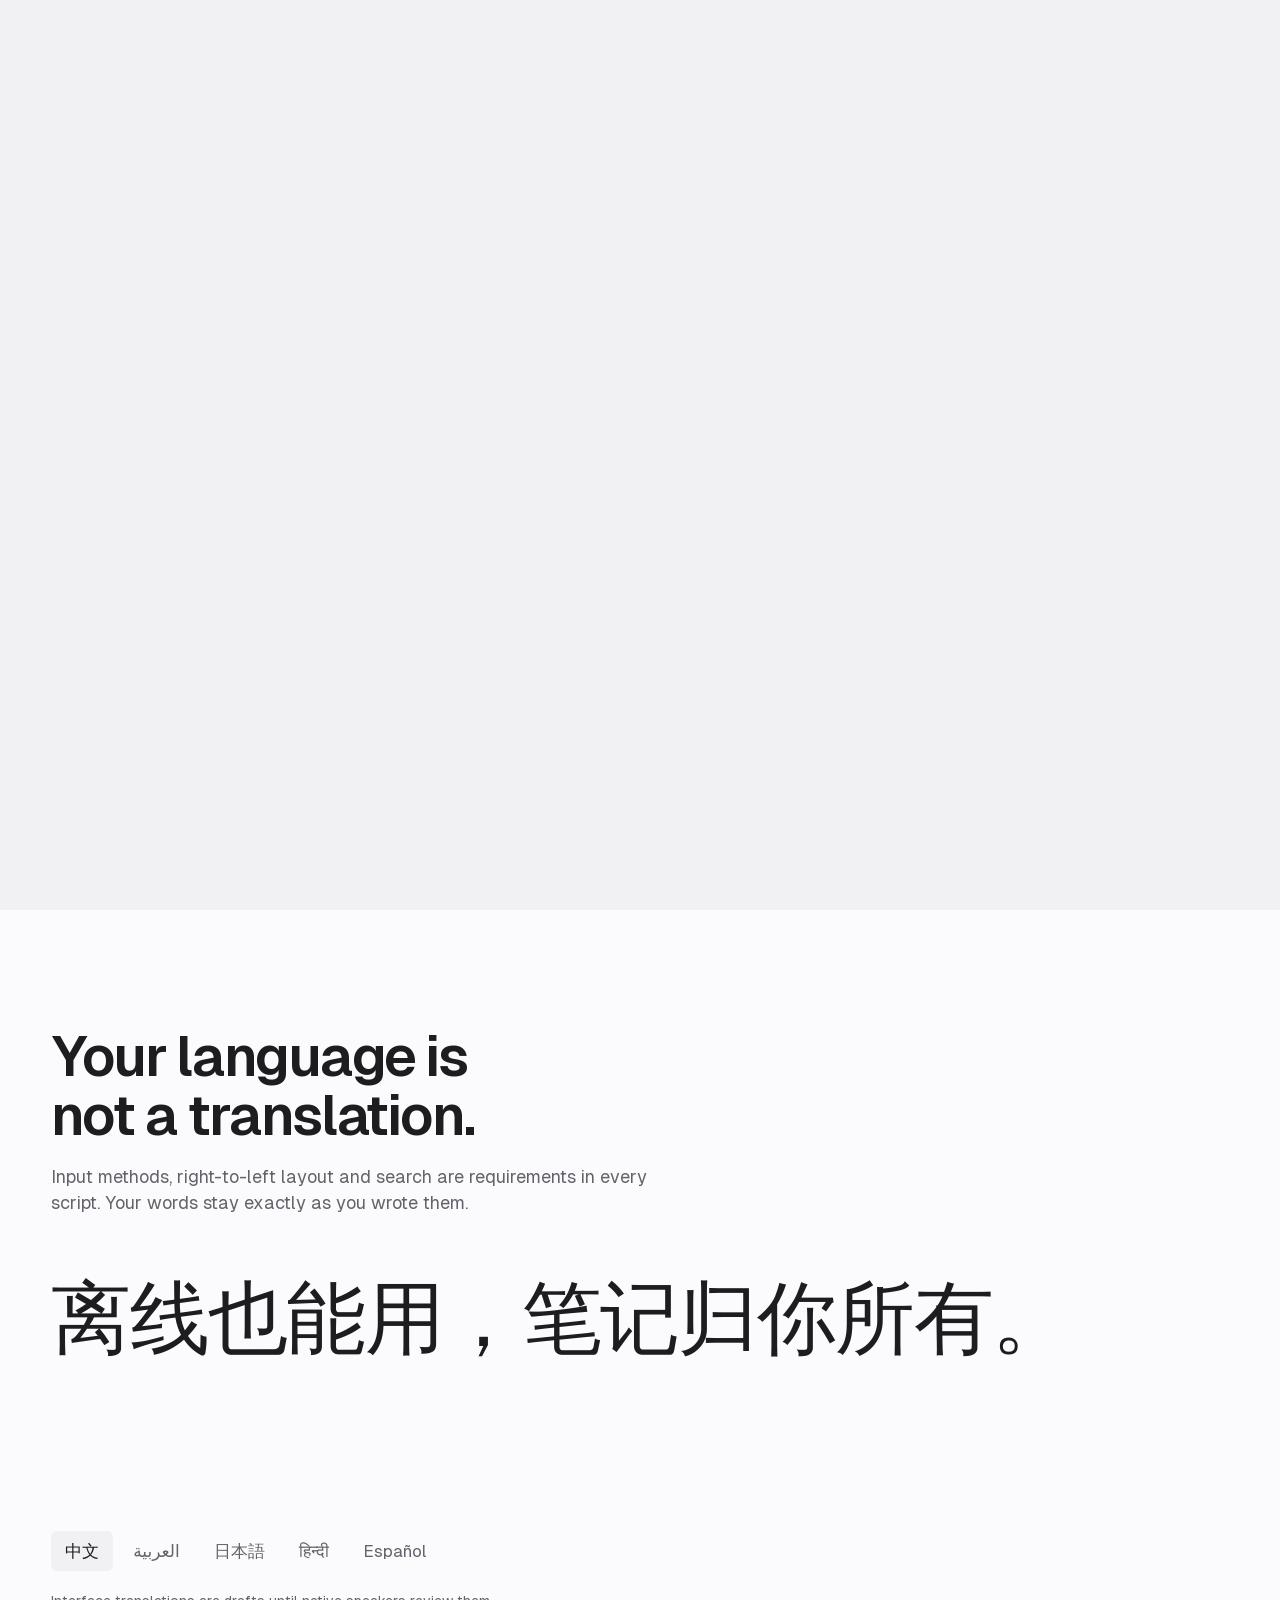
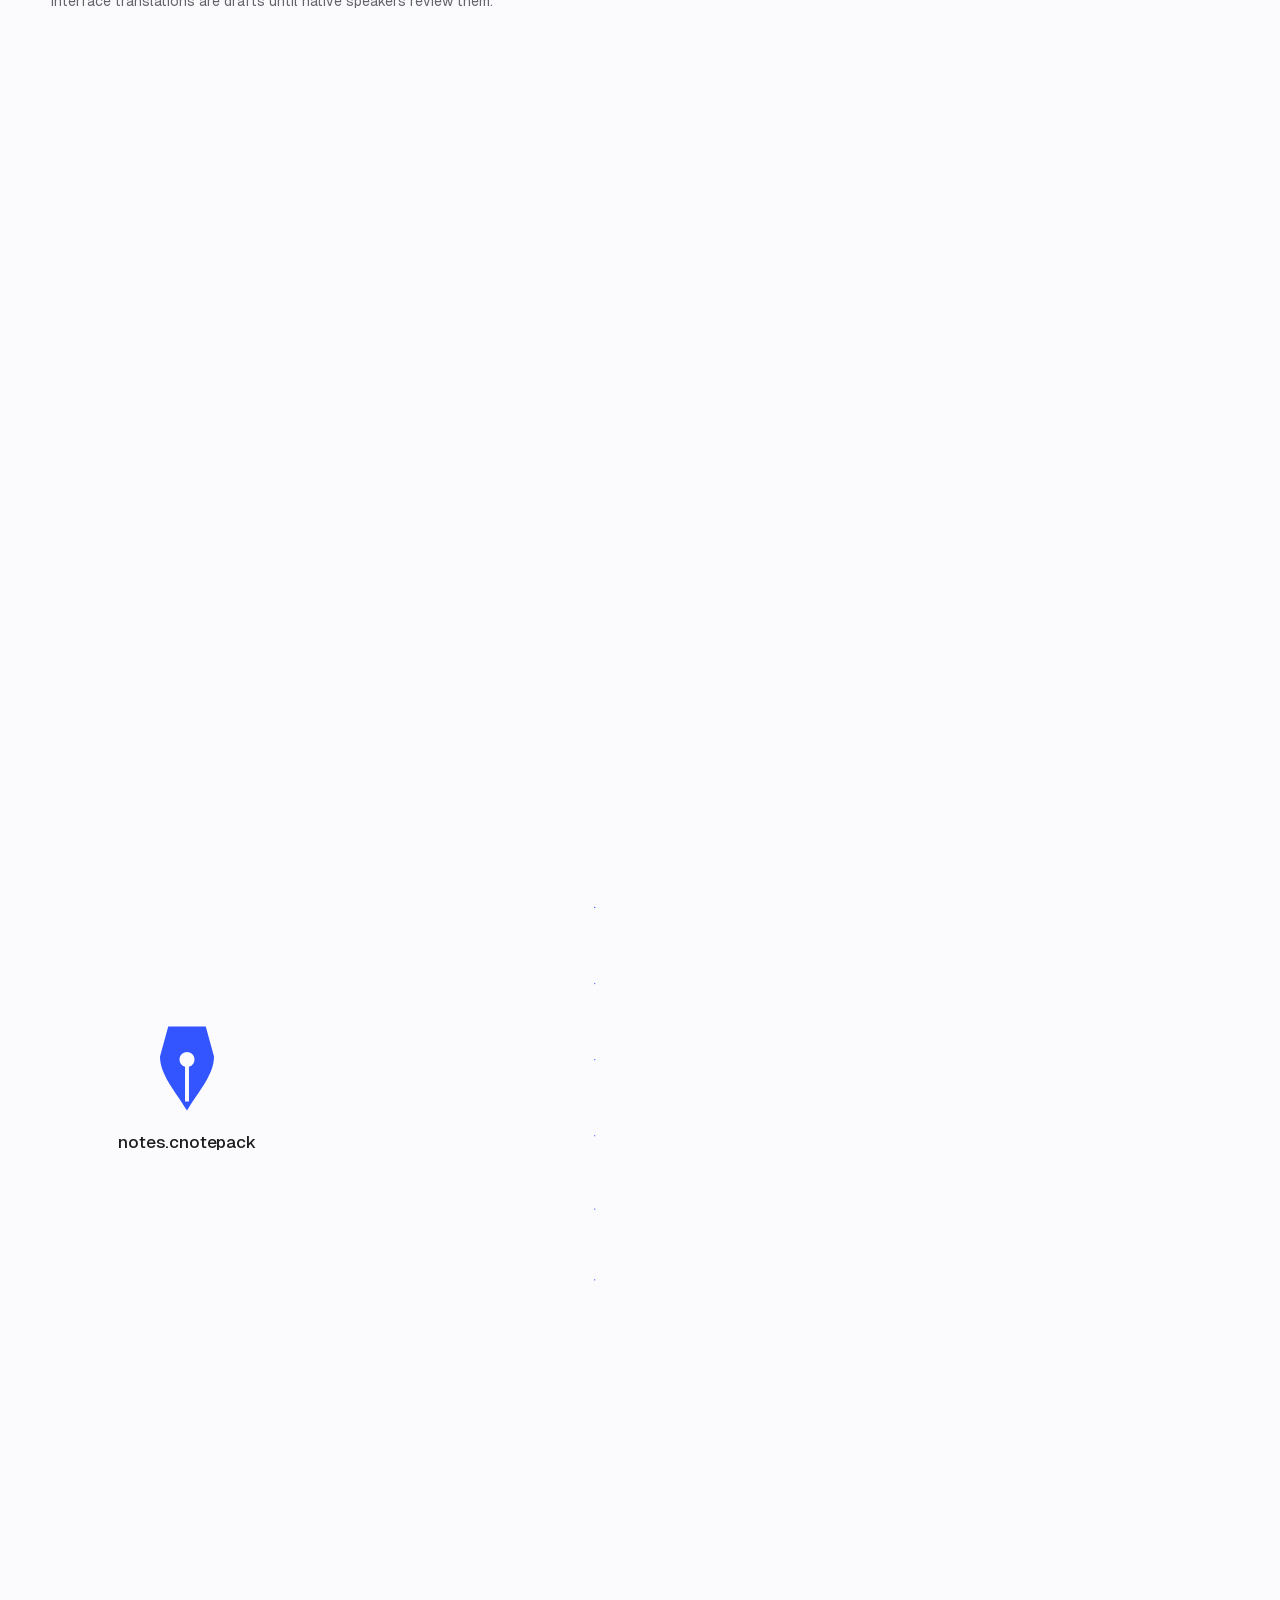
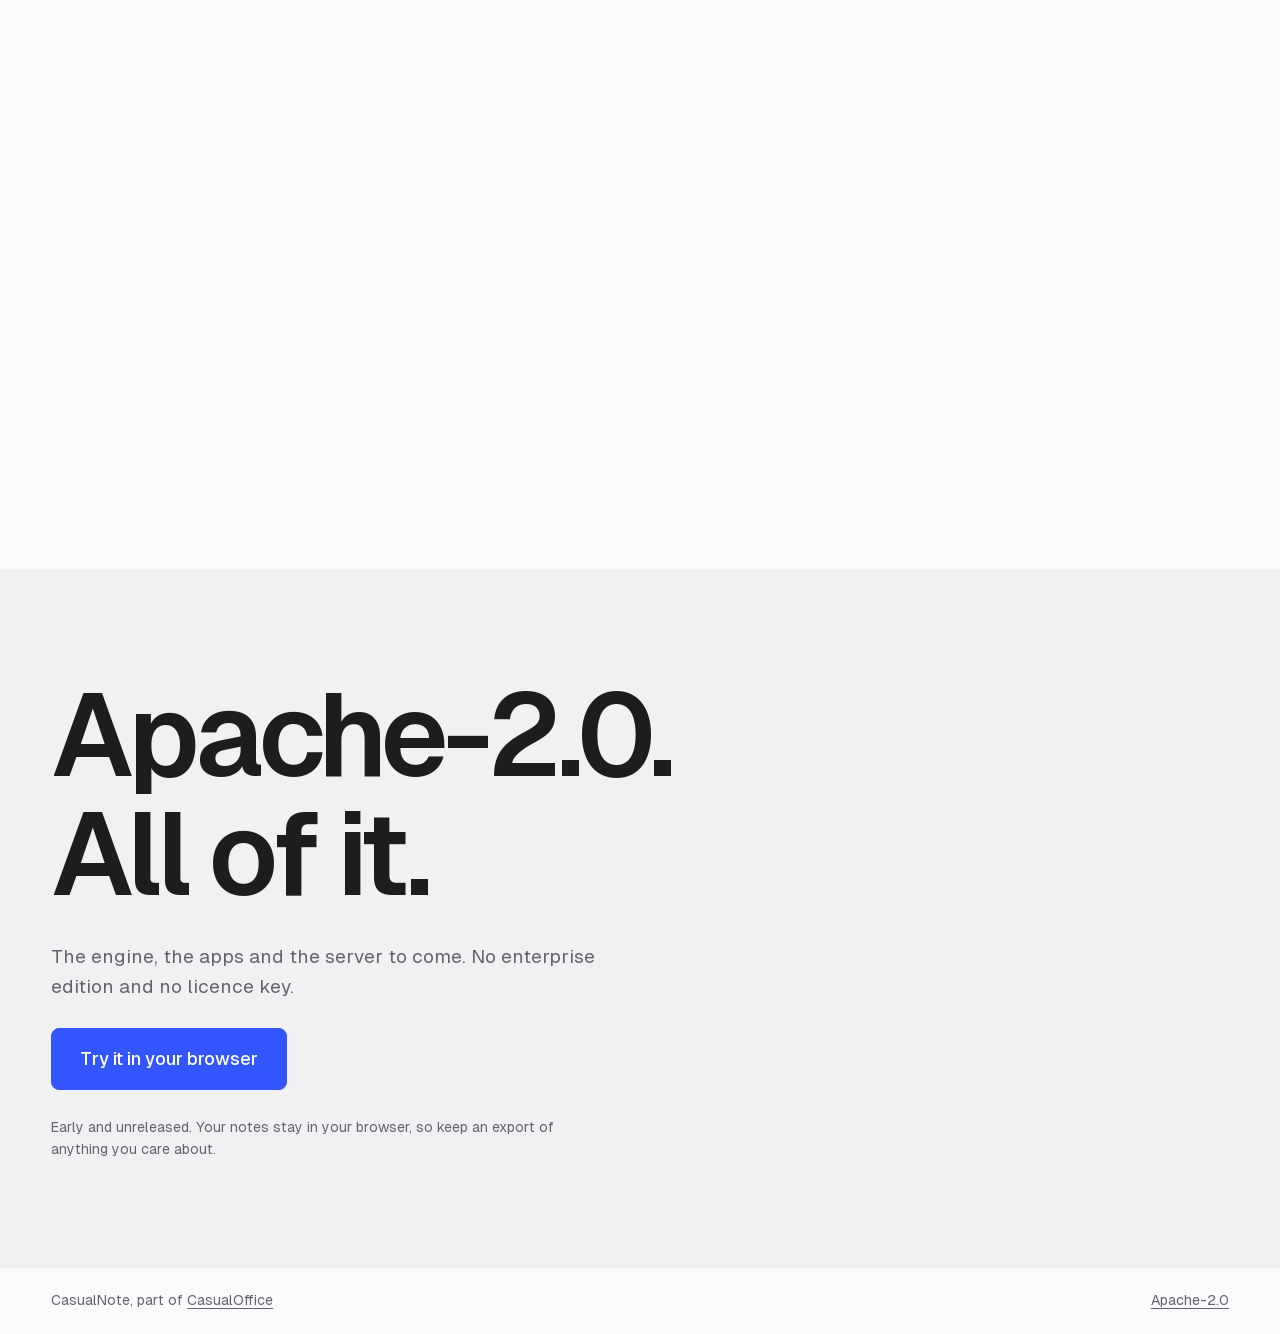
==== commit b6f02e29: "feat(site): light direction with one vivid blue, chosen by the owner (WEB-07, instruction 17) Co-Aut" ====
--- a/site/index.html
+++ b/site/index.html
@@ -28,7 +28,7 @@
   <section class="hero" id="hero">
     <canvas class="hero-ink" id="heroInk" aria-hidden="true"></canvas>
     <div class="hero-copy">
-      <h1>Write in any language.<br>Keep <span class="marked"><span class="hl"></span><span class="hl-t">every word.</span></span></h1>
+      <h1>Write in any language.<br>Keep <span class="marked">every word.</span></h1>
       <p class="lede">Documents, databases, canvas and pen, on your machine, under a licence that stays open.</p>
       <div class="cta">
         <a class="btn primary" href="app/?demo=1">Try it in your browser</a>
@@ -45,7 +45,7 @@
         <div class="caps"><div class="cap" data-step="0"><h2>Write it.</h2><p>Slash commands, Markdown, links and backlinks, with tables and boards right inside the page.</p></div><div class="cap" data-step="1"><h2>Lay it out.</h2><p>One switch turns the page into a canvas. Your text stays editable beside sticky notes, shapes and pressure-aware ink.</p></div><div class="cap" data-step="2"><h2>See how it connects.</h2><p>A knowledge graph worked out from your pages, tags, tasks and people, so it always agrees with them.</p></div><div class="cap" data-step="3"><h2>Make it yours.</h2><p>The whole interface follows your language. In Arabic it mirrors, down to the menus and icons.</p></div></div>
         <div class="tour-nav" role="group" aria-label="Choose a view"><button type="button" data-go="0">Write</button><button type="button" data-go="1">Lay out</button><button type="button" data-go="2">Connect</button><button type="button" data-go="3">Language</button></div>
       </div>
-      <div class="app-frame"><picture class="shot" data-step="0"><source srcset="assets/app-page-dark.webp" media="(prefers-color-scheme: dark)"><img src="assets/app-page-light.webp" width="2160" height="1350" decoding="async" alt="The CasualNote app showing a launch plan page with a task board in the text."></picture><picture class="shot" data-step="1"><source srcset="assets/app-canvas-dark.webp" media="(prefers-color-scheme: dark)"><img src="assets/app-canvas-light.webp" width="2160" height="1350" decoding="async" alt="The same kind of page as a canvas, with text, sticky notes, shapes, an arrow and a pen stroke."></picture><picture class="shot" data-step="2"><source srcset="assets/app-graph-dark.webp" media="(prefers-color-scheme: dark)"><img src="assets/app-graph-light.webp" width="2160" height="1350" decoding="async" alt="The knowledge graph view, with pages, tags and people joined by lines."></picture><picture class="shot" data-step="3"><source srcset="assets/app-arabic-dark.webp" media="(prefers-color-scheme: dark)"><img src="assets/app-arabic-light.webp" width="2160" height="1350" decoding="async" alt="The app with its interface in Arabic, mirrored right to left."></picture></div>
+      <div class="app-frame"><picture class="shot" data-step="0"><img src="assets/app-page-light.webp" width="2160" height="1350" decoding="async" alt="The CasualNote app showing a launch plan page with a task board in the text."></picture><picture class="shot" data-step="1"><img src="assets/app-canvas-light.webp" width="2160" height="1350" decoding="async" alt="The same kind of page as a canvas, with text, sticky notes, shapes, an arrow and a pen stroke."></picture><picture class="shot" data-step="2"><img src="assets/app-graph-light.webp" width="2160" height="1350" decoding="async" alt="The knowledge graph view, with pages, tags and people joined by lines."></picture><picture class="shot" data-step="3"><img src="assets/app-arabic-light.webp" width="2160" height="1350" decoding="async" alt="The app with its interface in Arabic, mirrored right to left."></picture></div>
     </div>
   </section>
 
@@ -139,9 +139,9 @@
   </section>
 
   <section class="end" id="end" aria-labelledby="endTitle">
-    <h2 id="endTitle">Apache-2.0.<br><span class="marked"><span class="hl"></span><span class="hl-t">All of it.</span></span></h2>
+    <h2 id="endTitle">Apache-2.0.<br><span class="marked">All of it.</span></h2>
     <p>The engine, the apps and the server to come. No enterprise edition and no licence key.</p>
-    <a class="btn mari big" href="app/?demo=1">Try it in your browser</a>
+    <a class="btn primary big" href="app/?demo=1">Try it in your browser</a>
     <p class="fine">Early and unreleased. Your notes stay in your browser, so keep an export of anything you care about.</p>
   </section>
 </main>
--- a/site/style.css
+++ b/site/style.css
@@ -1,20 +1,13 @@
-/* Colour: cobalt ink (oklch hue 265) and its true complement, a marigold highlighter (hue 85), over neutrals tinted
-   toward the ink. Roughly 60% paper, 30% navy, 10% accents, and marigold stays rare so it keeps its force.
+/* One light theme: quiet neutrals, generous space, soft shadows and a single vivid blue, used sparingly.
    Motion: only transform and opacity on elements that hold their own layer, with no per-frame script. */
 @font-face { font-family: "Geist"; src: url("assets/Geist-Variable.woff2") format("woff2"); font-weight: 100 900; font-display: swap; }
 :root {
-  --paper: #f8f9fc; --panel: #edf0f6; --raise: #fff; --fg: #141a29; --muted: #515866; --line: #dadee6;
-  --ink: #1f47d6; --on-ink: #fff; --navy: #101f45; --navy-line: #2a3b6b; --on-navy: #f2f5fb; --on-navy-muted: #b3bed5;
-  --mari: #f4bf36; --mari-soft: #fde9be; --on-mari: #141a29;
-  --shadow: 16 31 69; --radius: 8px; --ease: cubic-bezier(.16, 1, .3, 1);
+  --paper: #fbfbfd; --panel: #f1f1f4; --raise: #fff; --fg: #1d1d20; --muted: #63636b; --line: #e4e4e9;
+  --ink: #3355ff; --on-ink: #fff; --stage: #f1f1f4; --stage-line: #e0e0e6; --on-stage: #1d1d20; --on-stage-muted: #63636b;
+  --ink-soft: #eef1ff; --shadow: 40 44 80; --radius: 8px; --ease: cubic-bezier(.16, 1, .3, 1);
   --ui: "Geist", -apple-system, "Segoe UI", "PingFang SC", "Microsoft YaHei", "Noto Sans SC", "Noto Sans JP", "Noto Sans Arabic", "Noto Sans Devanagari", system-ui, sans-serif;
-  --gutter: clamp(20px, 4vw, 56px);
-}
-@media (prefers-color-scheme: dark) { :root {
-  --paper: #0b0f19; --panel: #131927; --raise: #1b2130; --fg: #eceef3; --muted: #a1a8b6; --line: #272e3d;
-  --ink: #7aa1fc; --on-ink: #0b0f19; --navy: #131c36; --navy-line: #2a3656; --mari-soft: #2c2616;
-  --shadow: 0 0 0; color-scheme: dark;
-} }
+  --gutter: clamp(20px, 4vw, 56px); color-scheme: light;
+}
 * { box-sizing: border-box; }
 html { scroll-behavior: smooth; scroll-padding-top: 72px; -webkit-text-size-adjust: 100%; }
 body { margin: 0; background: var(--paper); color: var(--fg); font: 400 1.0625rem/1.55 var(--ui); -webkit-font-smoothing: antialiased; }
@@ -44,19 +37,13 @@
 .btn:active { transform: translateY(0) scale(.985); }
 .btn.primary { background: var(--ink); border-color: var(--ink); color: var(--on-ink); }
 .btn.primary:hover { border-color: var(--ink); }
-.btn.mari { background: var(--mari); border-color: var(--mari); color: var(--on-mari); }
-.btn.mari:hover { border-color: var(--on-navy); }
 .btn.small { padding: 7px 13px; font-size: .9375rem; }
 .btn.big { padding: 16px 28px; font-size: 1.125rem; }
 
-/* The highlighter: a marigold band that swipes across, behind words that turn dark to sit on it */
-.marked { position: relative; display: inline-block; white-space: nowrap; isolation: isolate; }
-.hl { position: absolute; z-index: -1; inset: .1em -.05em .04em; background: var(--mari); border-radius: 3px; transform-origin: 0 50%; }
-.hl-t { color: var(--on-mari); }
-.js .hl { transform: scaleX(0); transition: transform .9s .25s var(--ease); }
-.js .hl-t { color: inherit; transition: color .35s .45s; }
-.js .drawn .hl { transform: none; }
-.js .drawn .hl-t { color: var(--on-mari); }
+/* The one coloured phrase in a headline: it turns blue as the page arrives */
+.marked { white-space: nowrap; color: var(--ink); }
+.js .marked { color: inherit; transition: color .8s .25s ease; }
+.js .marked.drawn, .js .drawn .marked { color: var(--ink); }
 
 /* Self-drawing ink, on the export diagram */
 .ink { overflow: visible; fill: none; stroke: var(--ink); stroke-linecap: round; stroke-linejoin: round; }
@@ -86,8 +73,8 @@
 .js .cta { animation-delay: .14s; }
 @keyframes rise { from { opacity: 0; transform: translateY(18px); } }
 
-/* The application has one place on this page: whole, on the navy stage, and it changes view as you read. */
-.tour { position: relative; height: 400dvh; background: var(--navy); color: var(--on-navy); }
+/* The application has one place on this page: whole, on one quiet stage, and it changes view as you read. */
+.tour { position: relative; height: 400dvh; background: var(--stage); color: var(--on-stage); }
 .tour-marks { position: absolute; inset: 0; display: grid; grid-template-rows: repeat(4, 1fr); pointer-events: none; }
 .tour-pin { position: sticky; top: 64px; height: calc(100dvh - 64px); overflow: hidden; display: grid; grid-template-columns: minmax(280px, 3fr) minmax(0, 9fr); gap: clamp(28px, 3.4vw, 56px); padding-inline: max(var(--gutter), calc((100vw - 1500px) / 2 + var(--gutter))); align-items: center; }
 .tour-copy { display: grid; gap: 28px; }
@@ -95,12 +82,12 @@
 .cap { grid-area: 1 / 1; display: grid; align-content: start; gap: 16px; opacity: 0; transform: translateY(16px); transition: opacity .55s var(--ease), transform .55s var(--ease); pointer-events: none; }
 .cap.on { opacity: 1; transform: none; transition-delay: .1s; }
 .cap h2 { font-size: clamp(2rem, 1.2rem + 2.2vw, 3.25rem); }
-.cap p { color: var(--on-navy-muted); font-size: 1.0625rem; line-height: 1.45; max-width: 34ch; }
+.cap p { color: var(--on-stage-muted); font-size: 1.0625rem; line-height: 1.45; max-width: 34ch; }
 .tour-nav { display: flex; flex-wrap: wrap; gap: 4px; margin-inline-start: -10px; }
-.tour-nav button { padding: 6px 10px; color: var(--on-navy-muted); font-size: .9375rem; border-radius: 6px; transition: color .25s; }
-.tour-nav button:hover { color: var(--on-navy); }
-.tour-nav button[aria-pressed="true"] { color: var(--mari); font-weight: 500; }
-.app-frame { position: relative; width: min(100%, calc((100dvh - 112px) * 1.6)); justify-self: end; aspect-ratio: 16 / 10; border-radius: var(--radius); overflow: hidden; background: var(--panel); box-shadow: 0 0 0 1px var(--navy-line); }
+.tour-nav button { padding: 6px 10px; color: var(--on-stage-muted); font-size: .9375rem; border-radius: 6px; transition: color .25s; }
+.tour-nav button:hover { color: var(--on-stage); }
+.tour-nav button[aria-pressed="true"] { color: var(--ink); font-weight: 500; }
+.app-frame { position: relative; width: min(100%, calc((100dvh - 112px) * 1.6)); justify-self: end; aspect-ratio: 16 / 10; border-radius: var(--radius); overflow: hidden; background: var(--panel); box-shadow: 0 0 0 1px rgb(30 30 60 / .06), 0 40px 90px -30px rgb(var(--shadow) / .35); }
 .shot { position: absolute; inset: 0; opacity: 0; transform: scale(1.012); transition: opacity .55s ease, transform .9s var(--ease); will-change: opacity, transform; }
 .shot.on { opacity: 1; transform: none; }
 .shot img { width: 100%; height: 100%; object-fit: cover; object-position: 0 0; }
@@ -119,13 +106,13 @@
 .typer { position: relative; min-height: clamp(150px, 26vh, 270px); margin-block: clamp(36px, 6vh, 64px) clamp(16px, 3vh, 28px); }
 .typed { font-size: clamp(2.1rem, 1rem + 5vw, 5.5rem); line-height: 1.22; letter-spacing: -.02em; font-weight: 500; text-align: start; }
 .typed[lang="ar"], .typed[lang="hi"] { letter-spacing: 0; line-height: 1.4; }
-.typed .comp { color: var(--ink); text-decoration: underline; text-decoration-color: var(--mari); text-underline-offset: .12em; text-decoration-thickness: 3px; }
+.typed .comp { color: var(--ink); text-decoration: underline;  text-underline-offset: .12em; text-decoration-thickness: 3px; }
 .caret { display: inline-block; width: 3px; height: .95em; margin-inline-start: 3px; background: var(--ink); vertical-align: -.1em; animation: blink 1.05s steps(1) infinite; }
 @keyframes blink { 50% { opacity: 0; } }
 .cands { position: absolute; display: flex; gap: 2px; padding: 5px; background: var(--raise); color: var(--fg); border-radius: 6px; font-size: 1.125rem; font-weight: 400; letter-spacing: 0; box-shadow: 0 14px 34px -14px rgb(var(--shadow) / .5), 0 0 0 1px var(--line); z-index: 2; white-space: nowrap; }
 .cands[hidden] { display: none; }
 .cands span { padding: 3px 10px; border-radius: 4px; }
-.cands span:first-child { background: var(--mari); color: var(--on-mari); }
+.cands span:first-child { background: var(--ink); color: var(--on-ink); }
 .cands small { opacity: .65; margin-inline-end: 5px; font-size: .75em; }
 .tabs { display: flex; flex-wrap: wrap; gap: 4px 6px; margin-block-end: 20px; }
 .tabs button { padding: 7px 14px; border-radius: 6px; color: var(--muted); transition: background-color .25s, color .25s; }
@@ -176,21 +163,21 @@
 .bento { display: grid; grid-template-columns: repeat(12, minmax(0, 1fr)); gap: 12px; margin-top: clamp(28px, 5vh, 48px); }
 .tile { border-radius: var(--radius); padding: clamp(22px, 2.6vw, 34px); display: grid; gap: 12px; align-content: start; background: var(--panel); }
 .tile p { color: var(--muted); }
-.t-works { grid-column: span 5; background: var(--navy); color: var(--on-navy); }
-.t-works p { color: var(--on-navy-muted); font-size: 1.1875rem; line-height: 1.4; }
+.t-works { grid-column: span 5; background: var(--ink); color: var(--on-ink); }
+.t-works p { color: inherit; font-size: 1.1875rem; line-height: 1.4; }
 .t-slow { grid-column: span 7; grid-row: span 2; }
 .t-slow dl { margin: 8px 0; display: grid; gap: 18px; }
 .t-slow dt { font-size: clamp(2.5rem, 1.6rem + 2.6vw, 4.25rem); font-weight: 600; letter-spacing: -.04em; line-height: 1; }
 .t-slow dd { margin: 6px 0 0; color: var(--muted); max-width: 46ch; }
 .t-new { grid-column: span 5; }
-.t-next { grid-column: span 12; background: var(--mari-soft); }
+.t-next { grid-column: span 12; background: var(--ink-soft); }
 .t-next p { color: var(--fg); max-width: 76ch; }
 
 /* End */
-.end { background: var(--navy); color: var(--on-navy); padding: clamp(64px, 12vh, 140px) max(var(--gutter), calc((100vw - 1500px) / 2 + var(--gutter))); display: grid; justify-items: start; gap: clamp(18px, 3vh, 28px); }
+.end { background: var(--stage); color: var(--on-stage); padding: clamp(64px, 12vh, 140px) max(var(--gutter), calc((100vw - 1500px) / 2 + var(--gutter))); display: grid; justify-items: start; gap: clamp(18px, 3vh, 28px); }
 .end h2 { font-size: clamp(3rem, 1.2rem + 7.6vw, 8.5rem); line-height: 1.02; letter-spacing: -.05em; }
-.end > p:not(.fine) { font-size: 1.1875rem; color: var(--on-navy-muted); max-width: 44ch; }
-.end .fine { color: var(--on-navy-muted); max-width: 52ch; }
+.end > p:not(.fine) { font-size: 1.1875rem; color: var(--on-stage-muted); max-width: 44ch; }
+.end .fine { color: var(--on-stage-muted); max-width: 52ch; }
 .foot { display: flex; flex-wrap: wrap; justify-content: space-between; gap: 8px 24px; max-width: 1500px; margin-inline: auto; padding: 22px var(--gutter) max(22px, env(safe-area-inset-bottom)); font-size: .875rem; color: var(--muted); }
 
 @media (max-width: 860px) {
